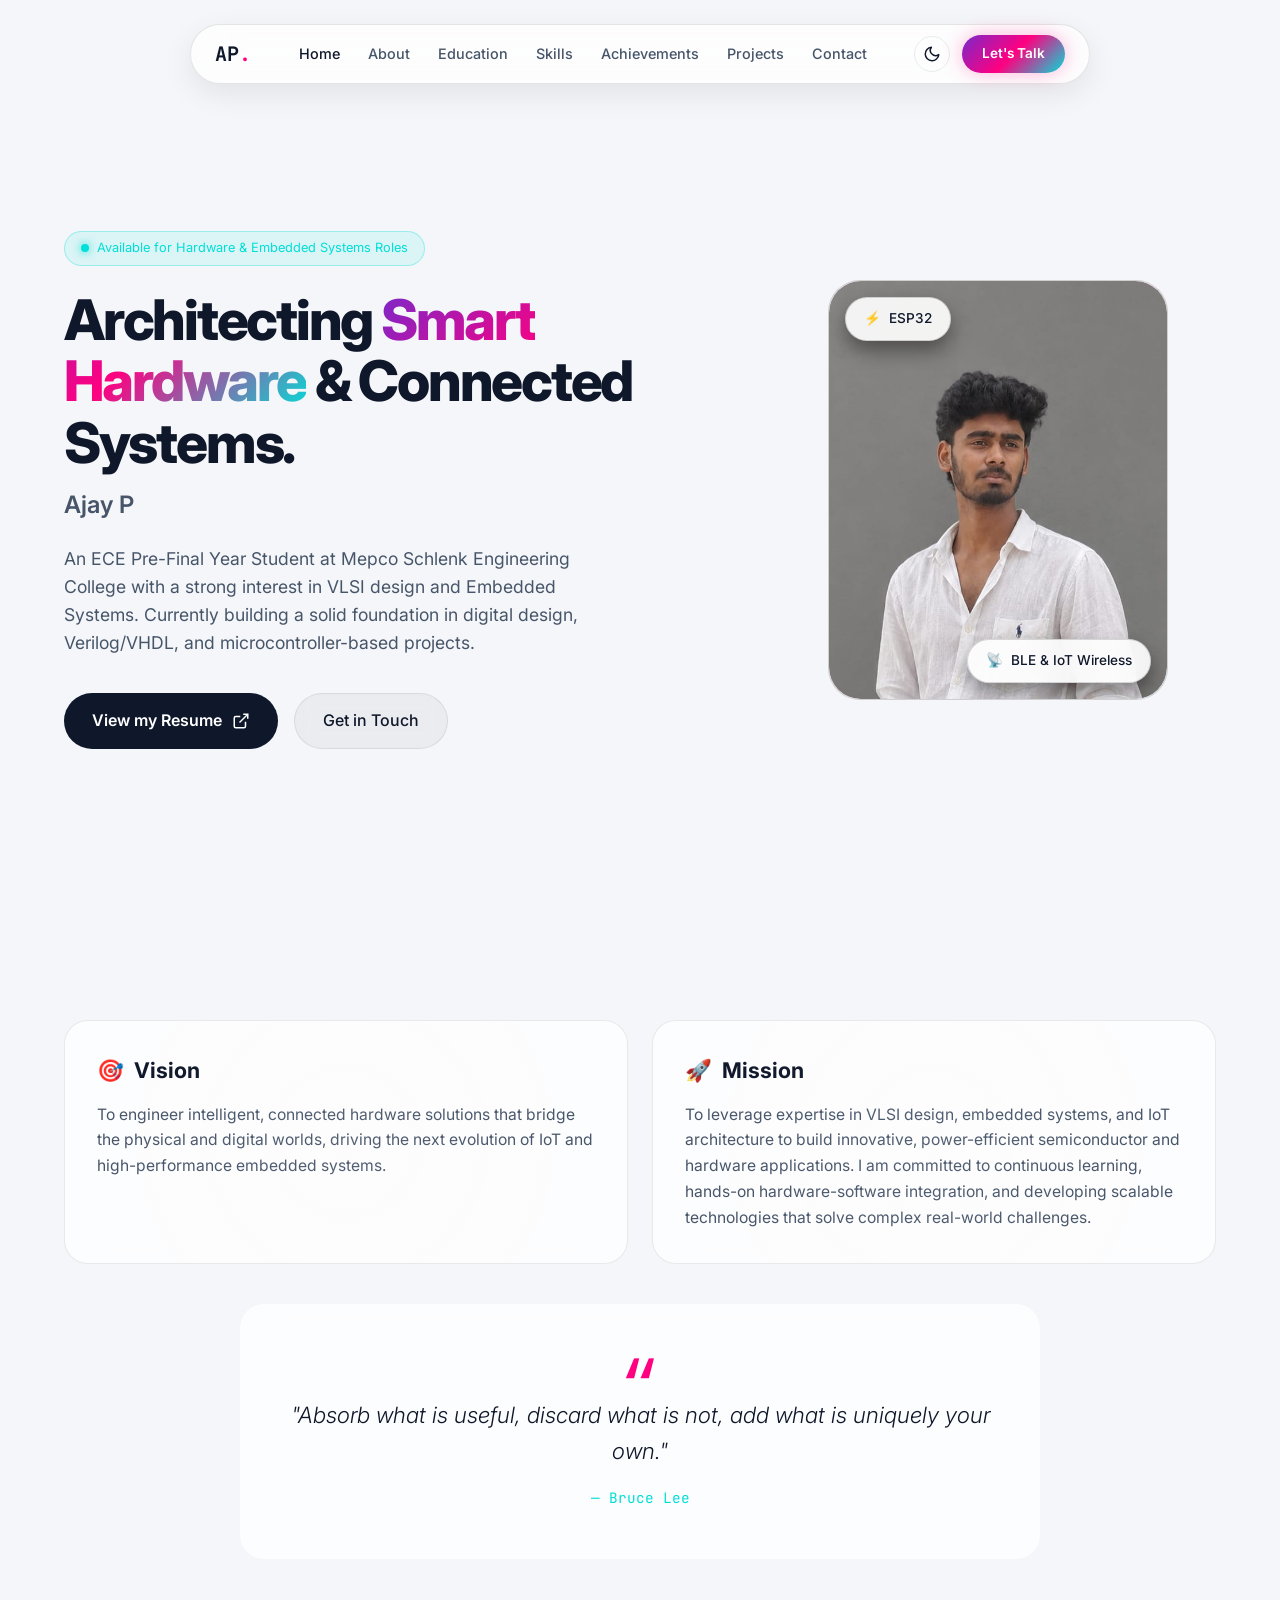
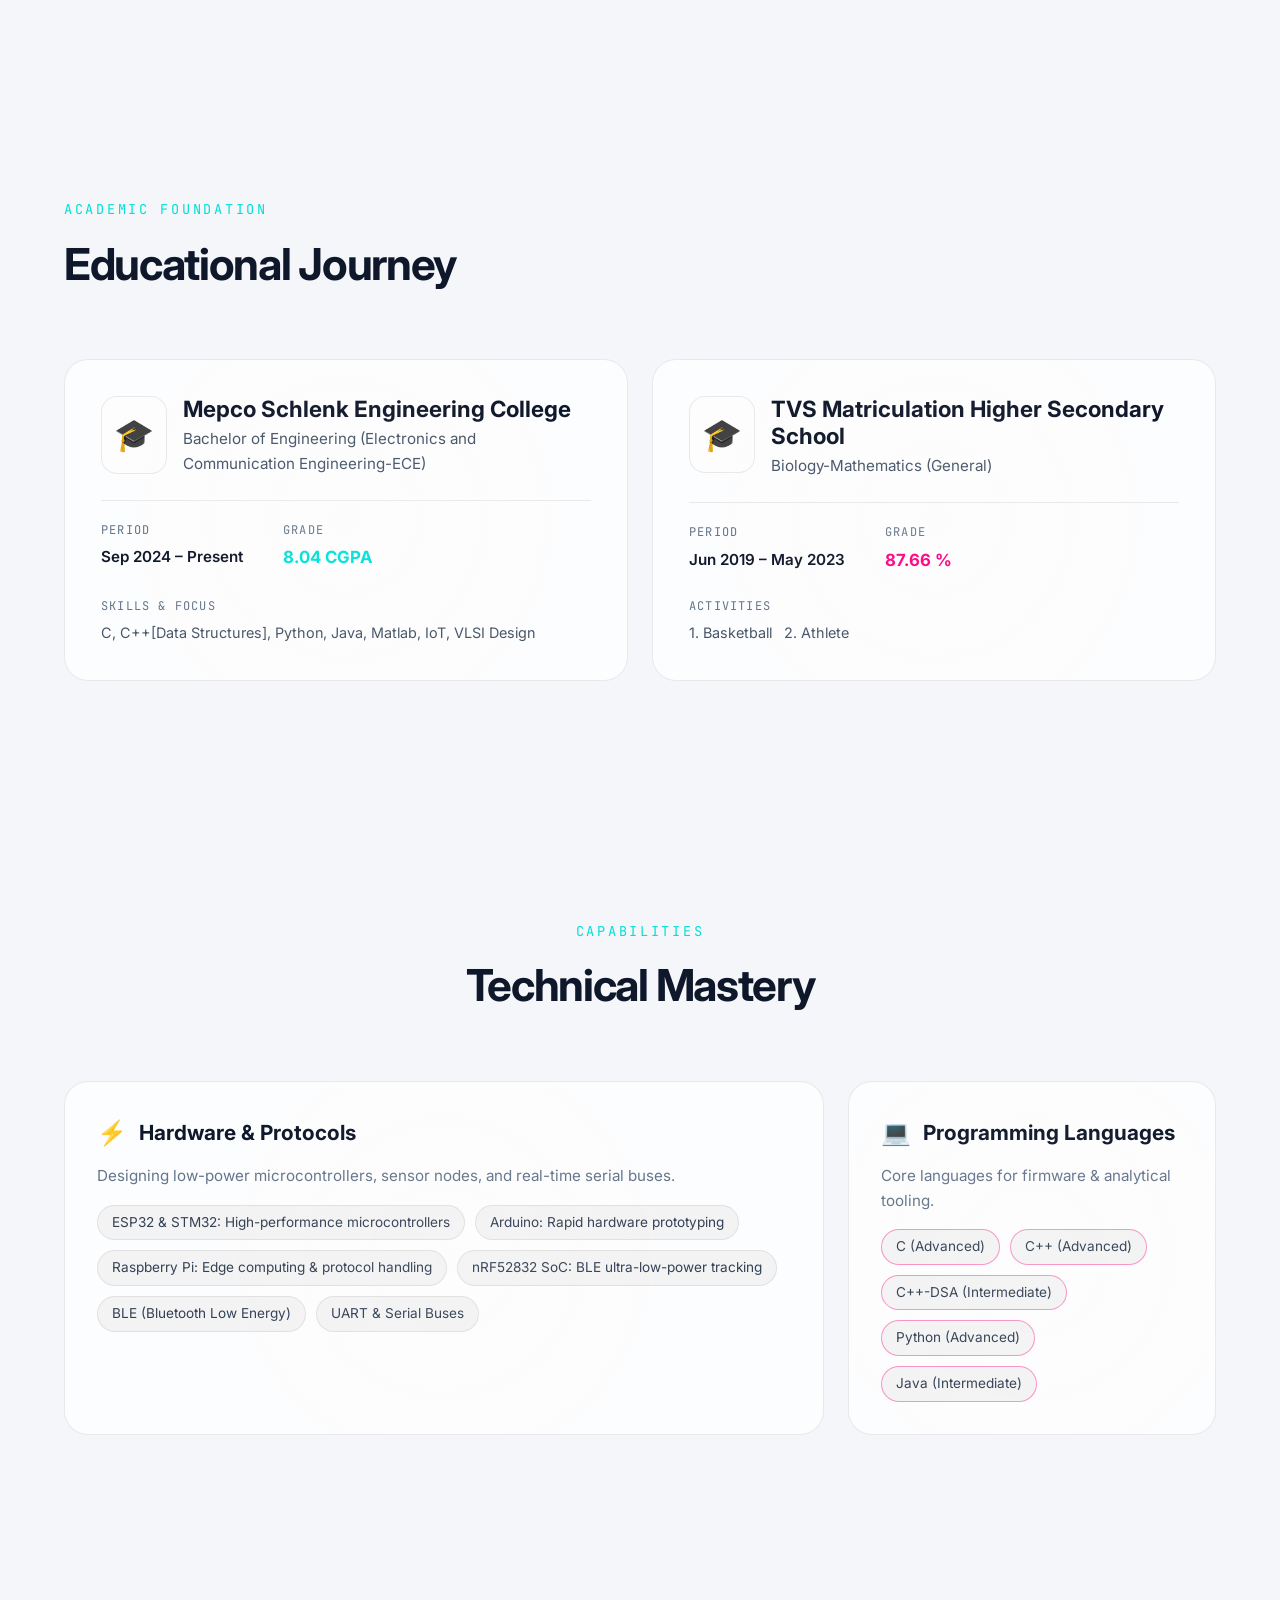
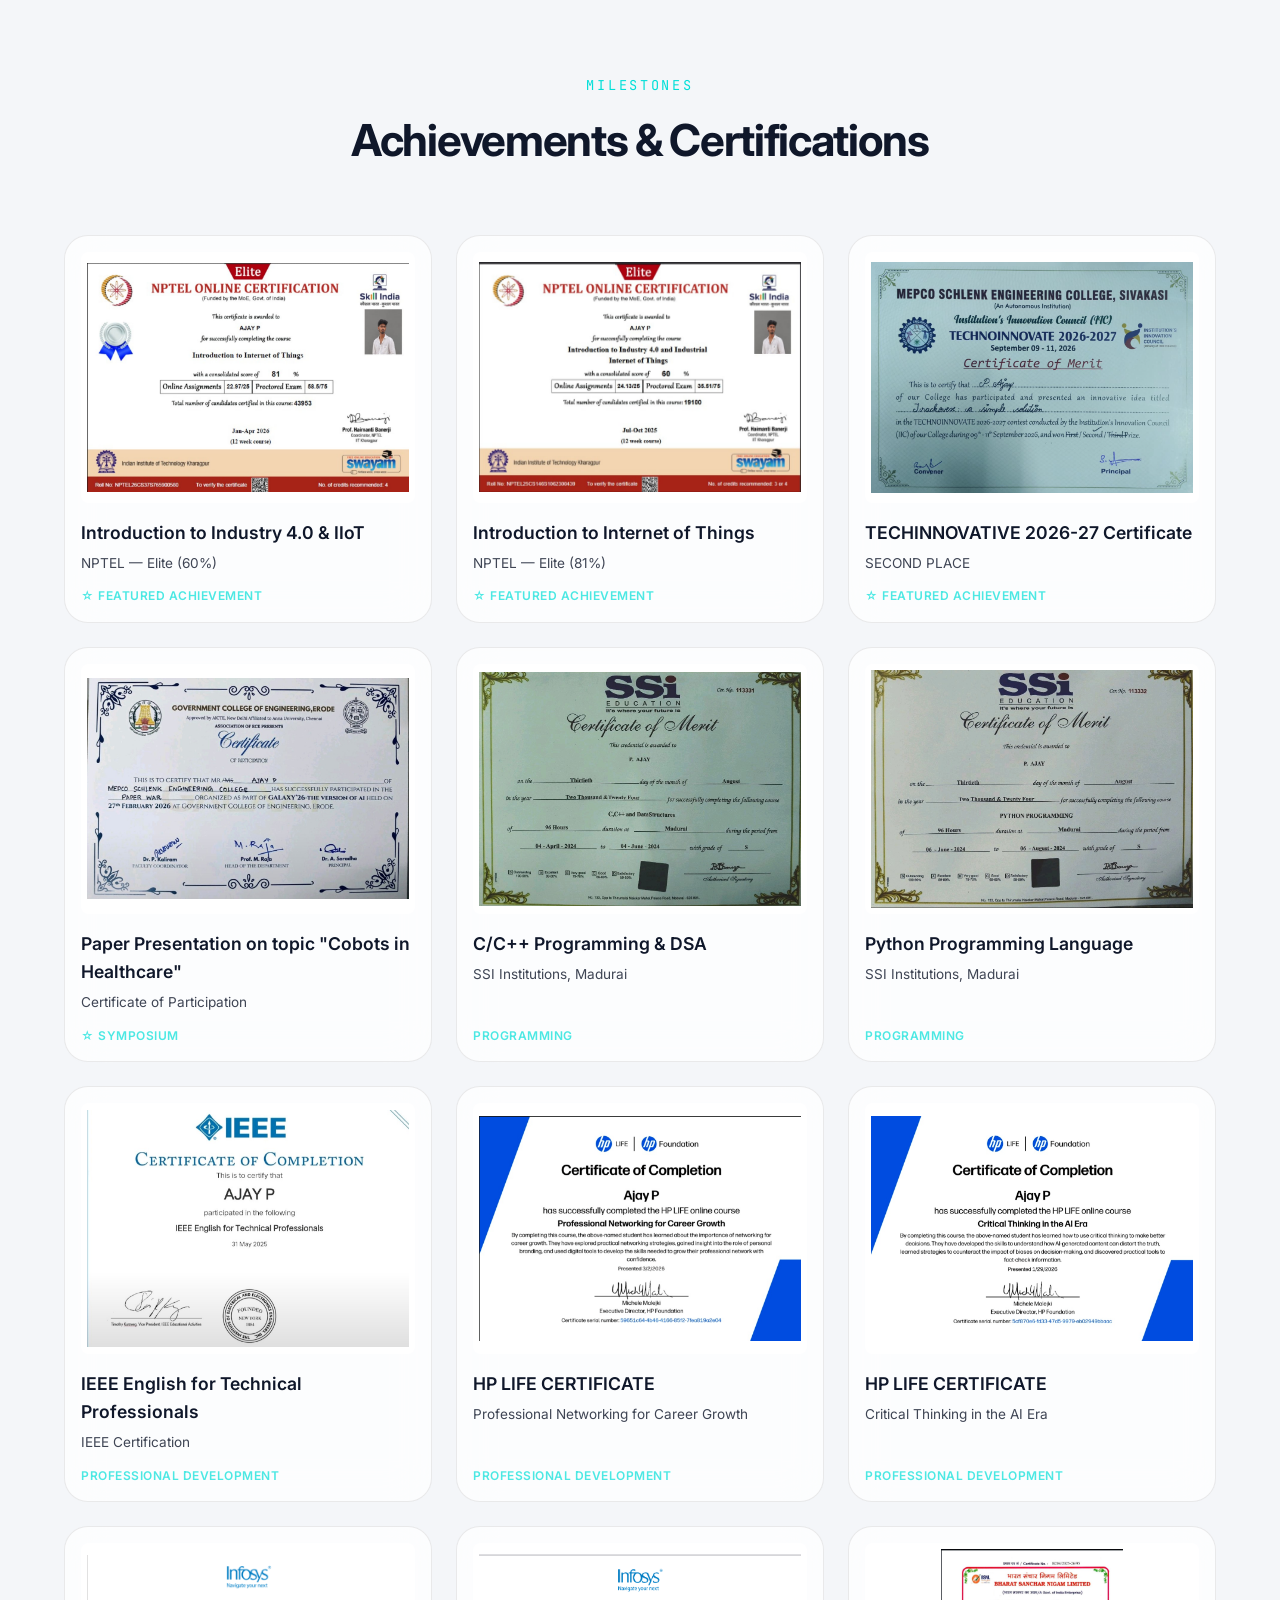
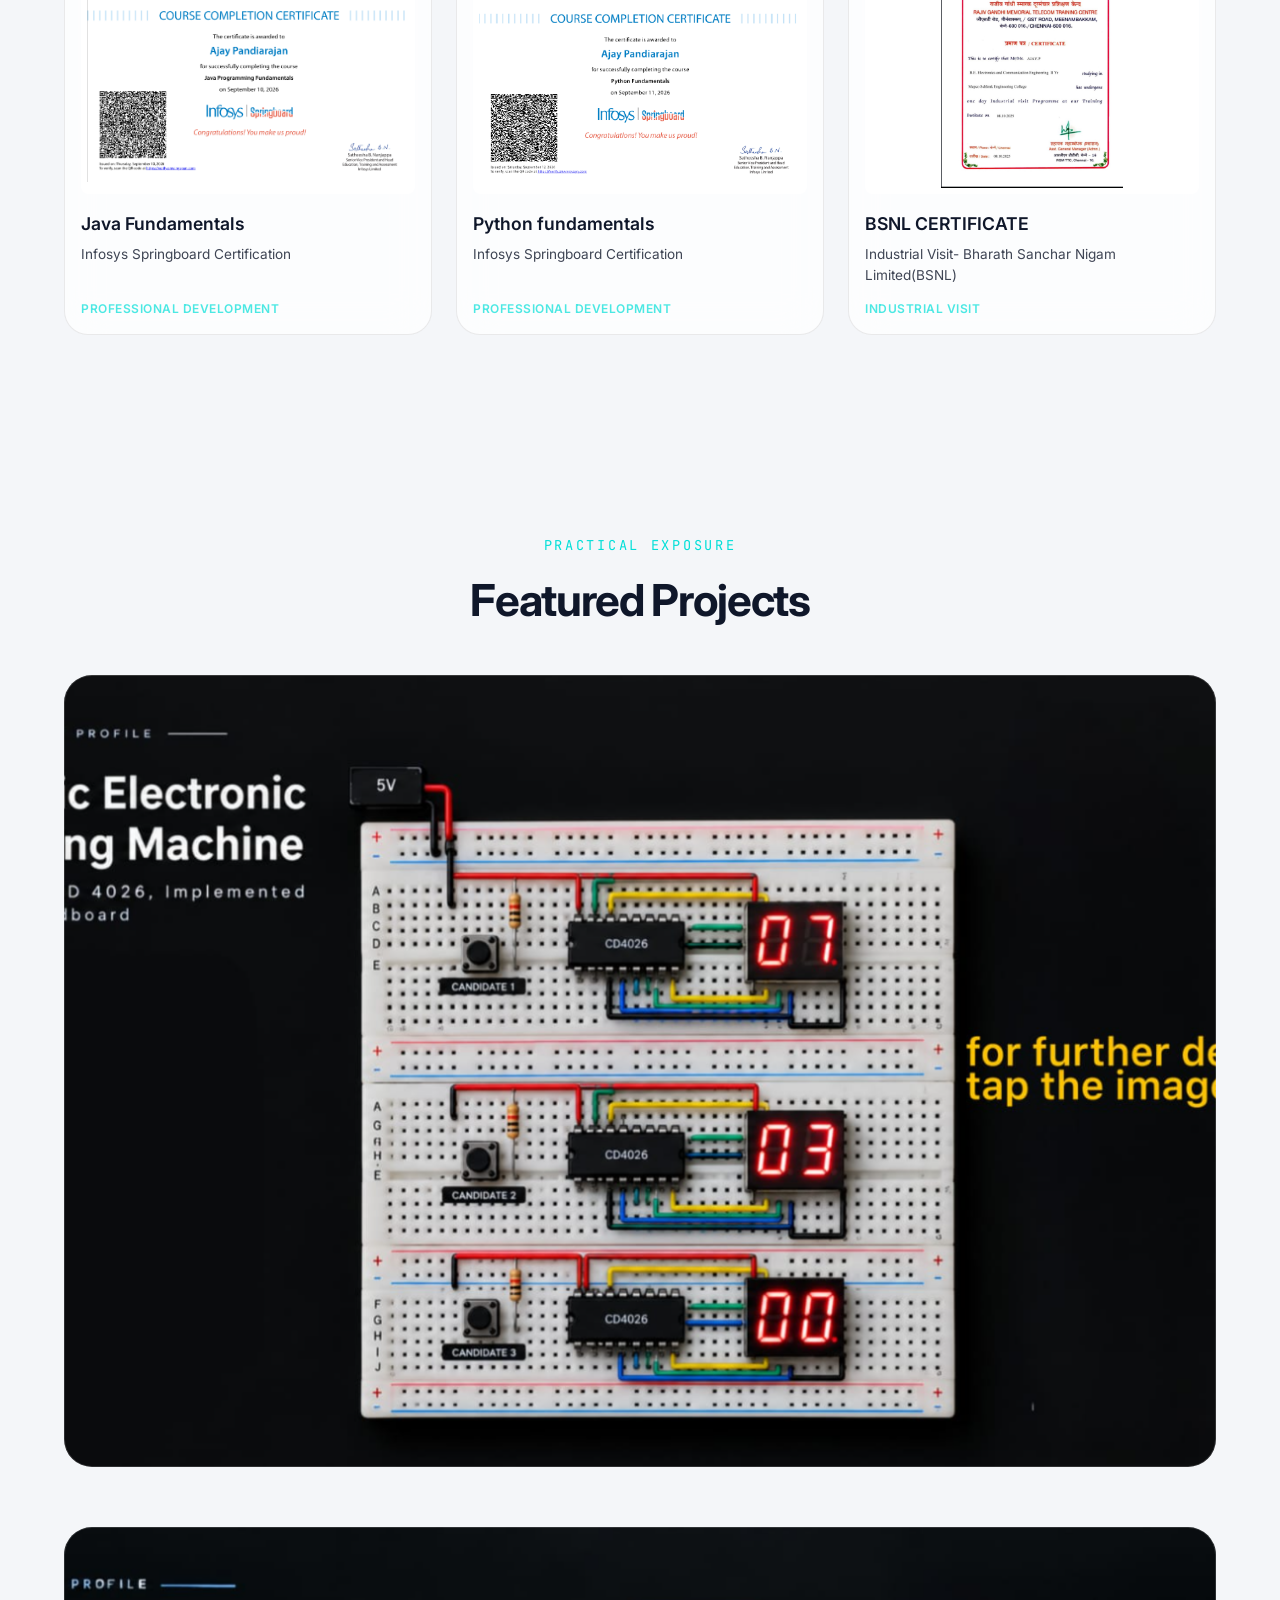
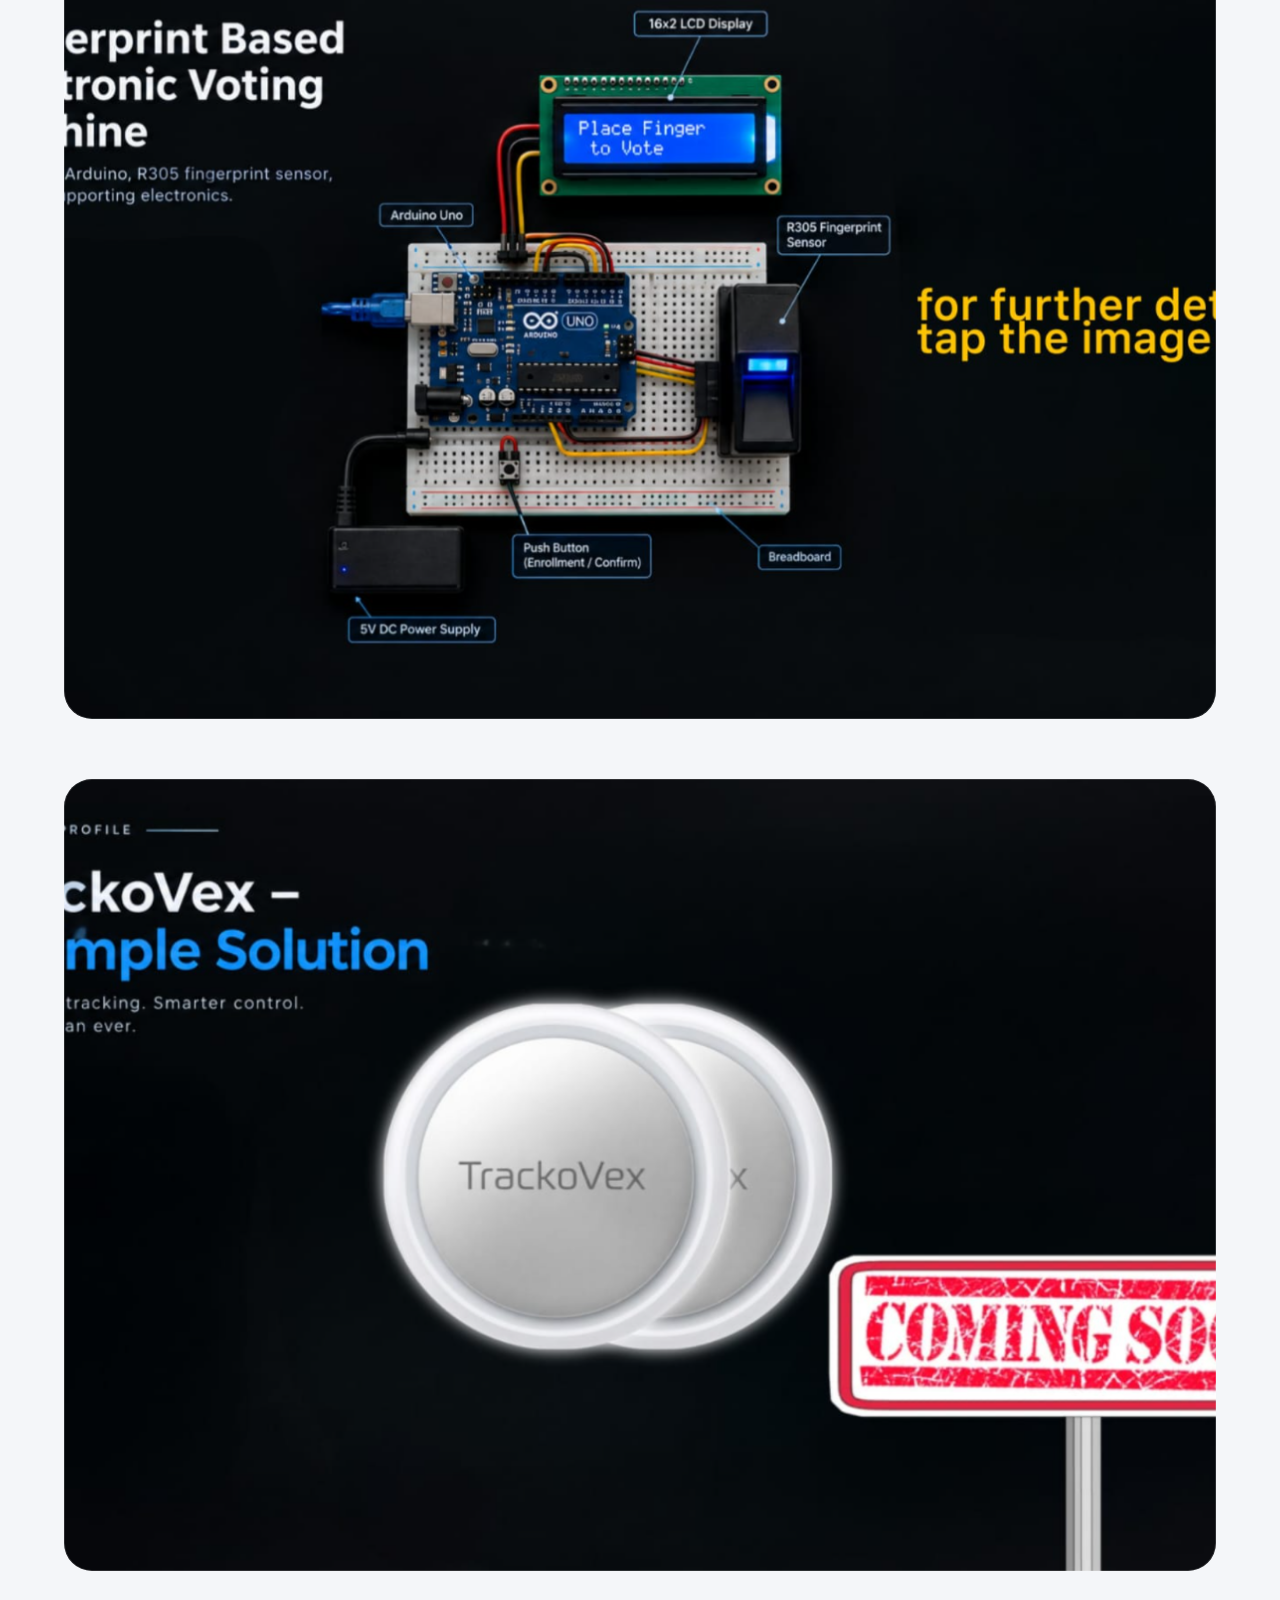
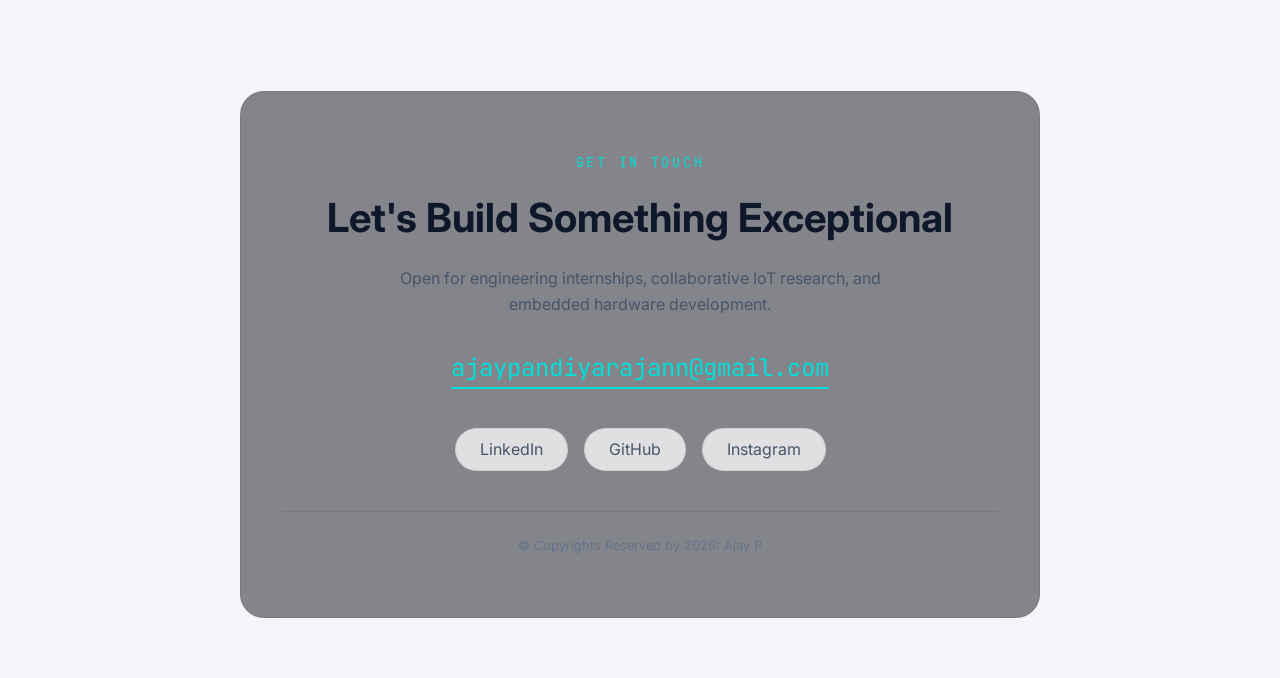
==== index.html @ eaf6e13b "Update resume link to new PDF file" ====
<!DOCTYPE html>
<html lang="en">
<head>
    <meta charset="UTF-8">
    <meta name="viewport" content="width=device-width, initial-scale=1.0">
    <title>Ajay P — Embedded Systems &amp; IoT Developer</title>
    
    <!-- Google Fonts: Inter & JetBrains Mono -->
    <link rel="preconnect" href="https://fonts.googleapis.com">
    <link rel="preconnect" href="https://fonts.gstatic.com" crossorigin>
    <link href="https://fonts.googleapis.com/css2?family=Inter:wght@300;400;500;600;700;800&family=JetBrains+Mono:wght@400;500;600;700&display=swap" rel="stylesheet">
    
    <link rel="stylesheet" href="style.css">
</head>
<body>
    <!-- Ambient Fluid Background Orbs -->
    <div class="ambient-glow orb-1"></div>
    <div class="ambient-glow orb-2"></div>
    <div class="ambient-glow orb-3"></div>

    <!-- Floating Glass Navbar -->
    <header class="navbar-wrapper">
        <nav class="glass-nav">
            <a href="#hero" class="nav-logo">AP<span class="dot">.</span></a>
            <div class="nav-links">
                <a href="#hero" class="nav-item active">Home</a>
                <a href="#about" class="nav-item">About</a>
                <a href="#education" class="nav-item">Education</a>
                <a href="#skills" class="nav-item">Skills</a>
                <a href="#certifications" class="nav-item">Achievements</a>
                <a href="#projects" class="nav-item">Projects</a>
                <a href="#contact" class="nav-item">Contact</a>
            </div>
            
            <div class="nav-actions" style="display: flex; align-items: center; gap: 12px;">
                <!-- Light / Dark Mode Toggle Button -->
                <button id="theme-toggle" class="theme-toggle-btn" aria-label="Toggle Theme" style="background: transparent; border: 1px solid var(--border-glass, rgba(255,255,255,0.2)); color: currentColor; cursor: pointer; padding: 8px; border-radius: 50%; display: flex; align-items: center; justify-content: center;">
                    <svg class="sun-icon" width="20" height="20" viewBox="0 0 24 24" fill="none" stroke="currentColor" stroke-width="2"><circle cx="12" cy="12" r="5"></circle><line x1="12" y1="1" x2="12" y2="3"></line><line x1="12" y1="21" x2="12" y2="23"></line><line x1="4.22" y1="4.22" x2="5.64" y2="5.64"></line><line x1="18.36" y1="18.36" x2="19.78" y2="19.78"></line><line x1="1" y1="12" x2="3" y2="12"></line><line x1="21" y1="12" x2="23" y2="12"></line><line x1="4.22" y1="19.78" x2="5.64" y2="18.36"></line><line x1="18.36" y1="5.64" x2="19.78" y2="4.22"></line></svg>
                </button>

                <a href="#contact" class="btn-glow">
                    <span>Let's Talk</span>
                </a>
            </div>
        </nav>
    </header>

    <main>
 <!-- Hero Section -->
<section id="hero" class="hero-section">
    <div class="hero-container">
        <div class="hero-text">
            <div class="badge-status">
                <span class="pulse-dot"></span>
                <span>Available for Hardware &amp; Embedded Systems Roles</span>
            </div>
            <h1 class="hero-title">
                Architecting <span class="gradient-text">Smart Hardware</span> &amp; Connected Systems.
            </h1>
            <h2 class="hero-name">Ajay P</h2>
            <p class="hero-bio">
                An ECE Pre-Final Year Student at Mepco Schlenk Engineering College with a strong interest in VLSI design and Embedded Systems. Currently building a solid foundation in digital design, Verilog/VHDL, and microcontroller-based projects.
            </p>
            <div class="hero-cta-group">
                <!-- Resume Viewer Button -->
                <a href="Resumee22.pdf" target="_blank" class="btn-primary">
                    <span>View my Resume</span>
                    <svg width="18" height="18" viewBox="0 0 24 24" fill="none" stroke="currentColor" stroke-width="2"><path d="M18 13v6a2 2 0 0 1-2 2H5a2 2 0 0 1-2-2V8a2 2 0 0 1 2-2h6"></path><polyline points="15 3 21 3 21 9"></polyline><line x1="10" y1="14" x2="21" y2="3"></line></svg>
                </a>
                <a href="#contact" class="btn-glass">Get in Touch</a>
            </div>
        </div>
        <div class="hero-visual">
            <div class="glass-avatar-frame">
                <div class="avatar-glow"></div>
                <img src="profilee.jpeg" alt="Ajay P" class="avatar-img" onerror="this.style.display='none'; this.nextElementSibling.style.display='flex';">
                <div class="avatar-placeholder">
                    <span>AJAY P</span>
                </div>
                <div class="floating-tag tag-1">
                    <span class="icon">⚡</span>
                    <span>ESP32</span>
                </div>
                <div class="floating-tag tag-2">
                    <span class="icon">📡</span>
                    <span>BLE &amp; IoT Wireless</span>
                </div>
            </div>
        </div>
    </div>
</section>

        <!-- About Section -->
        <!-- About Section -->
        <section id="about" class="section reveal">
            <div class="container">
                <!-- Vision & Mission Side-by-Side Grid -->
                <div class="vision-mission-grid">
                    <div class="glass-card vm-card">
                        <div class="card-glow"></div>
                        <h3 class="vm-title">
                            <span>🎯</span> Vision
                        </h3>
                        <p class="vm-desc">
                            To engineer intelligent, connected hardware solutions that bridge the physical and digital worlds, driving the next evolution of IoT and high-performance embedded systems.
                        </p>
                    </div>

                    <div class="glass-card vm-card">
                        <div class="card-glow"></div>
                        <h3 class="vm-title">
                            <span>🚀</span> Mission
                        </h3>
                        <p class="vm-desc">
                            To leverage expertise in VLSI design, embedded systems, and IoT architecture to build innovative, power-efficient semiconductor and hardware applications. I am committed to continuous learning, hands-on hardware-software integration, and developing scalable technologies that solve complex real-world challenges.
                        </p>
                    </div>
                </div>

                <!-- Quote Card -->
                <div class="container-narrow">
                    <div class="glass-card quote-card">
                        <div class="quote-icon">“</div>
                        <blockquote class="quote-text">
                            "Absorb what is useful, discard what is not, add what is uniquely your own."
                        </blockquote>
                        <cite class="quote-author">— Bruce Lee</cite>
                    </div>
                </div>
            </div>
        </section>
       

        <!-- Educational Journey Section -->
        <section id="education" class="section reveal">
            <div class="container">
                <div class="section-header">
                    <span class="section-subtitle">ACADEMIC FOUNDATION</span>
                    <h2 class="section-title">Educational Journey</h2>
                </div>

                <div class="education-grid">
                    <!-- Education 1 -->
                    <div class="glass-card edu-card">
                        <div class="card-glow"></div>
                        <div>
                            <div class="edu-header">
                                <div class="edu-icon">🎓</div>
                                <div>
                                    <h3 class="edu-title">Mepco Schlenk Engineering College</h3>
                                    <p class="edu-subtitle">Bachelor of Engineering (Electronics and Communication Engineering-ECE)</p>
                                </div>
                            </div>
                            
                            <hr class="card-divider">

                            <div class="edu-details">
                                <div>
                                    <span class="detail-label">PERIOD</span>
                                    <span class="detail-value">Sep 2024 – Present</span>
                                </div>
                                <div>
                                    <span class="detail-label">GRADE</span>
                                    <span class="detail-value grade-cyan">8.04 CGPA</span>
                                </div>
                            </div>
                        </div>

                        <div>
                            <span class="detail-label">SKILLS &amp; FOCUS</span>
                            <p class="detail-desc">C, C++[Data Structures], Python, Java, Matlab, IoT, VLSI Design</p>
                        </div>
                    </div>

                    <!-- Education 2 -->
                    <div class="glass-card edu-card">
                        <div class="card-glow"></div>
                        <div>
                            <div class="edu-header">
                                <div class="edu-icon">🎓</div>
                                <div>
                                    <h3 class="edu-title">TVS Matriculation Higher Secondary School</h3>
                                    <p class="edu-subtitle">Biology-Mathematics (General)</p>
                                </div>
                            </div>
                            
                            <hr class="card-divider">

                            <div class="edu-details">
                                <div>
                                    <span class="detail-label">PERIOD</span>
                                    <span class="detail-value">Jun 2019 – May 2023</span>
                                </div>
                                <div>
                                    <span class="detail-label">GRADE</span>
                                    <span class="detail-value grade-pink">87.66 %</span>
                                </div>
                            </div>
                        </div>

                        <div>
                            <span class="detail-label">ACTIVITIES</span>
                            <p class="detail-desc">1. Basketball &nbsp; 2. Athlete </p>
                        </div>
                    </div>
                </div>
            </div>
        </section>

        <!-- Skills Section -->
        <section id="skills" class="section reveal">
            <div class="container">
                <div class="section-header text-center">
                    <span class="section-subtitle">CAPABILITIES</span>
                    <h2 class="section-title">Technical Mastery</h2>
                </div>
                <div class="bento-grid skills-bento">
                    <div class="glass-card skill-box bento-span-2">
                        <div class="card-glow"></div>
                        <div class="skill-header">
                            <span class="skill-icon">⚡</span>
                            <h3>Hardware &amp; Protocols</h3>
                        </div>
                        <p class="skill-desc">Designing low-power microcontrollers, sensor nodes, and real-time serial buses.</p>
                        <div class="tags-container">
                            <span class="glass-tag">ESP32 &amp; STM32: High-performance microcontrollers</span>
                            <span class="glass-tag">Arduino: Rapid hardware prototyping</span>
                            <span class="glass-tag">Raspberry Pi: Edge computing &amp; protocol handling</span>
                            <span class="glass-tag">nRF52832 SoC: BLE ultra-low-power tracking</span>
                            <span class="glass-tag">BLE (Bluetooth Low Energy)</span>
                            <span class="glass-tag">UART &amp; Serial Buses</span>
                        </div>
                    </div>
                    
                    <div class="glass-card skill-box">
                        <div class="card-glow"></div>
                        <div class="skill-header">
                            <span class="skill-icon">💻</span>
                            <h3>Programming Languages</h3>
                        </div>
                        <p class="skill-desc">Core languages for firmware &amp; analytical tooling.</p>
                        <div class="tags-container">
                            <span class="glass-tag highlight">C (Advanced)</span>
                            <span class="glass-tag highlight">C++ (Advanced)</span>
                            <span class="glass-tag highlight">C++-DSA (Intermediate)</span>
                            <span class="glass-tag highlight">Python (Advanced)</span>
                            <span class="glass-tag highlight">Java (Intermediate)</span>
                        </div>
                    </div>
                </div>
            </div>
        </section>

        <!-- Certifications & Achievements Section -->
        <section id="certifications" class="section reveal">
            <div class="container">
                <div class="section-header text-center">
                    <span class="section-subtitle">MILESTONES</span>
                    <h2 class="section-title">Achievements &amp; Certifications</h2>
                </div>

                <div class="cert-grid">
                    <!-- Cert 1 -->
                    <div class="glass-card cert-card-item">
                        <a href="nptell2.png" target="_blank" class="cert-img-wrapper">
                            <img src="nptell2.png" alt="Industry 4.0 & IIoT Certificate" onerror="this.src='https://via.placeholder.com/400x300?text=Certificate+Image';">
                        </a>
                        <div class="cert-info">
                            <div>
                                <h3>Introduction to Industry 4.0 &amp; IIoT</h3>
                                <p>NPTEL — Elite (60%)</p>
                            </div>
                            <span class="cert-tag">☆ FEATURED ACHIEVEMENT</span>
                        </div>
                    </div>

                    <!-- Cert 2 -->
                    <div class="glass-card cert-card-item">
                        <a href="nptell1.jpeg" target="_blank" class="cert-img-wrapper">
                            <img src="nptell1.jpeg" alt="Introduction to Internet of Things Certificate" onerror="this.src='https://via.placeholder.com/400x300?text=Certificate+Image';">
                        </a>
                        <div class="cert-info">
                            <div>
                                <h3>Introduction to Internet of Things</h3>
                                <p>NPTEL — Elite (81%)</p>
                            </div>
                            <span class="cert-tag">☆ FEATURED ACHIEVEMENT</span>
                        </div>
                    </div>
                    <!-- Cert 3 -->

                       <div class="glass-card cert-card-item">
                        <a href="tech.png" target="_blank" class="cert-img-wrapper">
                            <img src="tech.png" alt="Proudly TechInnovative 2026-27 Runner-up" onerror="this.src='https://via.placeholder.com/400x300?text=Certificate+Image';">
                        </a>
                        <div class="cert-info">
                            <div>
                                <h3>TECHINNOVATIVE 2026-27 Certificate</h3>
                                <p>SECOND PLACE</p>
                            </div>
                            <span class="cert-tag">☆ FEATURED ACHIEVEMENT</span>
                        </div>
                    </div>
                    <!-- Cert 4 -->

                       <div class="glass-card cert-card-item">
                        <a href="erode.jpg" target="_blank" class="cert-img-wrapper">
                            <img src="erode.jpg" alt="GALAXY26 GCE Paper War- Certificate of Participation" onerror="this.src='https://via.placeholder.com/400x300?text=Certificate+Image';">
                        </a>
                        <div class="cert-info">
                            <div>
                                <h3>Paper Presentation on topic "Cobots in Healthcare"</h3>
                                <p>Certificate of Participation</p>
                            </div>
                            <span class="cert-tag">☆ SYMPOSIUM</span>
                        </div>
                    </div>

                    <!-- Cert 5 -->
                    <div class="glass-card cert-card-item">
                        <a href="C_cert.jpg" target="_blank" class="cert-img-wrapper">
                            <img src="C_cert.jpg" alt="C/C++ Certificate" onerror="this.src='https://via.placeholder.com/400x300?text=Certificate+Image';">
                        </a>
                        <div class="cert-info">
                            <div>
                                <h3>C/C++ Programming &amp; DSA</h3>
                                <p>SSI Institutions, Madurai</p>
                            </div>
                            <span class="cert-tag">PROGRAMMING</span>
                        </div>
                    </div>

                    <!-- Cert 6 -->
                    <div class="glass-card cert-card-item">
                        <a href="Python_cert.jpg" target="_blank" class="cert-img-wrapper">
                            <img src="Python_cert.jpg" alt="Python Certificate" onerror="this.src='https://via.placeholder.com/400x300?text=Certificate+Image';">
                        </a>
                        <div class="cert-info">
                            <div>
                                <h3>Python Programming Language</h3>
                                <p>SSI Institutions, Madurai</p>
                            </div>
                            <span class="cert-tag">PROGRAMMING</span>
                        </div>
                    </div>

                    <!-- Cert 7 -->
                    <div class="glass-card cert-card-item">
                        <a href="Ieee_cert.jpg" target="_blank" class="cert-img-wrapper">
                            <img src="Ieee_cert.jpg" alt="IEEE Certificate" onerror="this.src='https://via.placeholder.com/400x300?text=Certificate+Image';">
                        </a>
                        <div class="cert-info">
                            <div>
                                <h3>IEEE English for Technical Professionals</h3>
                                <p>IEEE Certification</p>
                            </div>
                            <span class="cert-tag">PROFESSIONAL DEVELOPMENT</span>
                        </div>
                    </div>

                    <!-- Cert 8 -->
                   <!--    <div class="glass-card cert-card-item">
                        <a href="erode.jpg" target="_blank" class="cert-img-wrapper">
                            <img src="erode.jpg" alt="GALAXY26 GCE Certificate" onerror="this.src='https://via.placeholder.com/400x300?text=Certificate+Image';">
                        </a>
                        <div class="cert-info">
                            <div>
                                <h3>GALAXY26 - GCE, Erode</h3>
                                <p>Paper Presentation: Cobots in ECE</p>
                            </div>
                            <span class="cert-tag">SYMPOSIUM</span>
                        </div>
                    </div>  -->

                    <!-- Cert 9 -->
                    <div class="glass-card cert-card-item">
                        <a href="hp1_cert.png" target="_blank" class="cert-img-wrapper">
                            <img src="hp1_cert.png" alt="HP Life Certificate" onerror="this.src='https://via.placeholder.com/400x300?text=Certificate+Image';">
                        </a>
                        <div class="cert-info">
                            <div>
                                <h3>HP LIFE CERTIFICATE</h3>
                                <p>Professional Networking for Career Growth</p>
                            </div>
                            <span class="cert-tag">PROFESSIONAL DEVELOPMENT</span>
                        </div>
                    </div>

                    <!-- Cert 10 -->
                    <div class="glass-card cert-card-item">
                        <a href="hp2_cert.png" target="_blank" class="cert-img-wrapper">
                            <img src="hp2_cert.png" alt="HP Life Certificate" onerror="this.src='https://via.placeholder.com/400x300?text=Certificate+Image';">
                        </a>
                        <div class="cert-info">
                            <div>
                                <h3>HP LIFE CERTIFICATE</h3>
                                <p>Critical Thinking in the AI Era</p>
                            </div>
                            <span class="cert-tag">PROFESSIONAL DEVELOPMENT</span>
                        </div>
                    </div>
                    <!-- Cert 11 -->
                      <div class="glass-card cert-card-item">
                        <a href="infosys1.png" target="_blank" class="cert-img-wrapper">
                            <img src="infosys1.png" alt="Infosys Certificate" onerror="this.src='https://via.placeholder.com/400x300?text=Certificate+Image';">
                        </a>
                        <div class="cert-info">
                            <div>
                                <h3>Java Fundamentals</h3>
                                <p>Infosys Springboard Certification</p>
                            </div>
                            <span class="cert-tag">PROFESSIONAL DEVELOPMENT</span>
                        </div>
                    </div>
                   <!-- Cert 12 -->
                    <div class="glass-card cert-card-item">
                        <a href="pythonnn.png" target="_blank" class="cert-img-wrapper">
                            <img src="pythonnn.png" alt="Infosys Certificate" onerror="this.src='https://via.placeholder.com/400x300?text=Certificate+Image';">
                        </a>
                        <div class="cert-info">
                            <div>
                                <h3>Python fundamentals</h3>
                                <p>Infosys Springboard Certification</p>
                            </div>
                            <span class="cert-tag">PROFESSIONAL DEVELOPMENT</span>
                        </div>
                    </div>

                    <!-- Cert 13 -->
                     <div class="glass-card cert-card-item">
                        <a href="Iv_cert.jpg" target="_blank" class="cert-img-wrapper">
                            <img src="Iv_cert.jpg" alt="BSNL Certificate" onerror="this.src='https://via.placeholder.com/400x300?text=Certificate+Image';">
                        </a>
                        <div class="cert-info">
                            <div>
                                <h3>BSNL CERTIFICATE</h3>
                                <p>Industrial Visit- Bharath Sanchar Nigam Limited(BSNL)</p>
                            </div>
                            <span class="cert-tag">INDUSTRIAL VISIT</span>
                        </div>
                    </div> 
                    
                    <!-- Cert 13 -->

                     <!--    <div class="glass-card cert-card-item">
                        <a href="tech.png" target="_blank" class="cert-img-wrapper">
                            <img src="tech.png" alt="Infosys Certificate" onerror="this.src='https://via.placeholder.com/400x300?text=Certificate+Image';">
                        </a>
                        <div class="cert-info">
                            <div>
                                <h3>TECHINNOVAATIVE</h3>
                                <p>TechInnovative Certification</p>
                            </div>
                            <span class="cert-tag">EVENT PARTICIPATION</span>
                        </div>
                    </div> -->

                   <!-- Cert 13 -->

                     <!--    <div class="glass-card cert-card-item">
                        <a href="tech.png" target="_blank" class="cert-img-wrapper">
                            <img src="tech.png" alt="Infosys Certificate" onerror="this.src='https://via.placeholder.com/400x300?text=Certificate+Image';">
                        </a>
                        <div class="cert-info">
                            <div>
                                <h3>TECHINNOVAATIVE</h3>
                                <p>TechInnovative Certification</p>
                            </div>
                            <span class="cert-tag">EVENT PARTICIPATION</span>
                        </div>
                    </div> -->
                    
                </div>
            </div>
        </section>

        <!-- Single Page Project Grid Section -->
        <section id="projects" class="section projects-section reveal">
            <div class="container text-center" style="margin-bottom: 40px;">
                <span class="section-subtitle">PRACTICAL EXPOSURE</span>
                <h2 class="section-title">Featured Projects</h2>
            </div>

            <div class="projects-container">
                <!-- Full Page Project 1 -->
                <div class="fullpage-project-card">
                    <img src="img.png" alt="Design of Basic Electronic Voting Machine" class="project-bg-img" onerror="this.src='https://via.placeholder.com/1920x1080?text=Project+1+Image';">
                    <div class="project-thin-border"></div>
                    <div class="project-hover-overlay">
                        <span class="project-category">BASIC IOT HARDWARE</span>
                        <h3 class="project-overlay-title">Design of Basic Electronic Voting Machine</h3>
                        <p class="project-overlay-desc">
                            A basic Electronic Voting Machine (EVM) built using CD4026 decade counters that count votes triggered by clock pulses and display the running tally on 7-segment LED displays in real time.
                        </p>
                        <div class="project-overlay-footer">
                            <div class="project-tags">
                                <span class="glass-tag">CD4026</span>
                                <span class="glass-tag">7-SEGMENT DISPLAY</span>
                                <span class="glass-tag">IoT</span>
                            </div>
                            <a href="Design of Electronic Voting Machine.pdf" target="_blank" class="btn-primary">
                                <span>View Technical Report</span>
                                <svg width="14" height="14" viewBox="0 0 24 24" fill="none" stroke="currentColor" stroke-width="2"><path d="M18 13v6a2 2 0 0 1-2 2H5a2 2 0 0 1-2-2V8a2 2 0 0 1 2-2h6"></path><polyline points="15 3 21 3 21 9"></polyline><line x1="10" y1="14" x2="21" y2="3"></line></svg>
                            </a>
                        </div>
                    </div>
                </div>

                <!-- Full Page Project 2 -->
                <div class="fullpage-project-card">
                    <img src="img3.png" alt="Biometric Voting System" class="project-bg-img" onerror="this.src='https://via.placeholder.com/1920x1080?text=Project+2+Image';">
                    <div class="project-thin-border"></div>
                    <div class="project-hover-overlay">
                        <span class="project-category">FINGERPRINT BASED EVM</span>
                        <h3 class="project-overlay-title">Biometric Voting System</h3>
                        <p class="project-overlay-desc">
                            A fingerprint-based EVM using an Arduino microcontroller, RM307 fingerprint sensor for voter authentication, and an LCD display to show real-time vote counts and voter status after each cast.
                        </p>
                        <div class="project-overlay-footer">
                            <div class="project-tags">
                                <span class="glass-tag">Arduino</span>
                                <span class="glass-tag">RM 307</span>
                                <span class="glass-tag">IoT</span>
                                <span class="glass-tag">Embedded Systems</span>
                            </div>
                            <a href="Fingerprint based Electronic Voting Machine.pdf" target="_blank" class="btn-primary">
                                <span>View Technical Report</span>
                                <svg width="14" height="14" viewBox="0 0 24 24" fill="none" stroke="currentColor" stroke-width="2"><path d="M18 13v6a2 2 0 0 1-2 2H5a2 2 0 0 1-2-2V8a2 2 0 0 1 2-2h6"></path><polyline points="15 3 21 3 21 9"></polyline><line x1="10" y1="14" x2="21" y2="3"></line></svg>
                            </a>
                        </div>
                    </div>
                </div>

                <!-- Full Page Project 3 -->
                <div class="fullpage-project-card">
                    <img src="imag3.png" alt="TrackoVex" class="project-bg-img" onerror="this.src='https://via.placeholder.com/1920x1080?text=Project+3+Image';">
                    <div class="project-thin-border"></div>
                    <div class="project-hover-overlay">
                        <span class="project-category">BLE PROXIMITY TRACKING</span>
                        <h3 class="project-overlay-title">TrackoVex — A Simple Solution</h3>
                        <p class="project-overlay-desc">
                            TrackoVex is a compact BLE proximity tracker built on the nRF52832 SoC, using Bluetooth Low Energy beacons to locate and track everyday items with minimal power consumption.
                        </p>
                        <div class="project-overlay-footer">
                            <div class="project-tags">
                                <span class="glass-tag">nRF52832</span>
                                <span class="glass-tag">BLE</span>
                                <span class="glass-tag">WebDesign</span>
                            </div>
                            <a href="TrackoVex Report.pdf" target="_blank" class="btn-primary">
                                <span>View Technical Report</span>
                                <svg width="14" height="14" viewBox="0 0 24 24" fill="none" stroke="currentColor" stroke-width="2"><path d="M18 13v6a2 2 0 0 1-2 2H5a2 2 0 0 1-2-2V8a2 2 0 0 1 2-2h6"></path><polyline points="15 3 21 3 21 9"></polyline><line x1="10" y1="14" x2="21" y2="3"></line></svg>
                            </a>
                        </div>
                    </div>
                </div>
            </div>
        </section>

        <!-- Footer / Contact Section -->
        <footer id="contact" class="footer-section">
            <div class="container-narrow text-center">
                <div class="glass-card footer-card">
                    <span class="section-subtitle">GET IN TOUCH</span>
                    <h2 class="footer-title">Let's Build Something Exceptional</h2>
                    <p class="footer-desc">
                        Open for engineering internships, collaborative IoT research, and embedded hardware development.
                    </p>
                    <a href="mailto:ajaypandiyarajann@gmail.com" class="email-link">ajaypandiyarajann@gmail.com</a>

                    <div class="social-grid">
                        <a href="https://www.linkedin.com/in/ajay-pandiarajan-329163377/" target="_blank" class="social-pill">LinkedIn</a>
                        <a href="https://github.com/ajay-pandiarajan" target="_blank" class="social-pill">GitHub</a>
                        <a href="https://instagram.com/ajay.pandiarajan" target="_blank" class="social-pill">Instagram</a>
                    </div>

                    <div class="footer-bottom">
                        <p>&copy; Copyrights Reserved by 2026: Ajay P</p>
                    </div>
                </div>
            </div>
        </footer>
    </main>

    <script src="script.js"></script>
</body>
</html>
---- style.css ----
/* ==========================================================================
   DARK LIQUID GLASS DESIGN SYSTEM (Awwwards Modern Glass UI)
   ========================================================================== */

:root {
  --bg-dark: #070709;
  --bg-card: rgba(255, 255, 255, 0.03);
  --bg-card-hover: rgba(255, 255, 255, 0.06);
  --border-glass: rgba(255, 255, 255, 0.08);
  --border-glass-bright: rgba(255, 255, 255, 0.2);

  --text-primary: #ffffff;
  --text-secondary: #a1a1aa;
  --text-muted: #71717a;

  --accent-purple: #7928CA;
  --accent-pink: #FF0080;
  --accent-cyan: #00DFD8;
  --accent-blue: #0070F3;
  --accent-gradient: linear-gradient(135deg, #7928CA 0%, #FF0080 50%, #00DFD8 100%);
  --accent-glow: rgba(121, 40, 202, 0.35);

  /* Updated Font Definitions to match ajaypandiarajan.netlify.app */
  --font-main: 'Inter', -apple-system, BlinkMacSystemFont, 'Segoe UI', Roboto, sans-serif;
  --font-mono: 'JetBrains Mono', monospace;

  --max-width: 1200px;
  --max-width-narrow: 800px;
  --transition-smooth: all 0.4s cubic-bezier(0.16, 1, 0.3, 1);
}

*, *::before, *::after {
  box-sizing: border-box;
  margin: 0;
  padding: 0;
}

html {
  scroll-behavior: smooth;
  background-color: var(--bg-dark);
  color: var(--text-primary);
  overflow-x: hidden;
}

body {
  min-height: 100vh;
  font-family: var(--font-main);
  line-height: 1.6;
  -webkit-font-smoothing: antialiased;
  position: relative;
  transition: background-color 0.4s ease, color 0.4s ease;
}

/* Background Ambient Orbs */
.ambient-glow {
  position: fixed;
  border-radius: 50%;
  filter: blur(120px);
  z-index: -1;
  pointer-events: none;
  opacity: 0.45;
  animation: floatOrb 18s ease-in-out infinite alternate;
}

.orb-1 {
  width: 500px;
  height: 500px;
  background: radial-gradient(circle, var(--accent-purple), transparent 70%);
  top: -100px;
  left: -100px;
}

.orb-2 {
  width: 600px;
  height: 600px;
  background: radial-gradient(circle, var(--accent-pink), transparent 70%);
  bottom: 10%;
  right: -150px;
  animation-delay: -5s;
}

.orb-3 {
  width: 450px;
  height: 450px;
  background: radial-gradient(circle, var(--accent-cyan), transparent 70%);
  top: 40%;
  left: 30%;
  animation-delay: -10s;
}

@keyframes floatOrb {
  0% { transform: translate(0, 0) scale(1); }
  50% { transform: translate(40px, 60px) scale(1.1); }
  100% { transform: translate(-30px, -40px) scale(0.95); }
}

/* Layout Containers */
.container {
  width: 90%;
  max-width: var(--max-width);
  margin: 0 auto;
}

.container-narrow {
  width: 90%;
  max-width: var(--max-width-narrow);
  margin: 0 auto;
}

.section {
  padding: 120px 0;
  position: relative;
}

.section-header {
  margin-bottom: 60px;
}

.section-subtitle {
  font-family: var(--font-mono);
  font-size: 0.85rem;
  letter-spacing: 0.2em;
  color: var(--accent-cyan);
  text-transform: uppercase;
  display: block;
  margin-bottom: 8px;
}

.section-title {
  font-size: 2.75rem;
  font-weight: 700;
  letter-spacing: -0.03em;
}

.text-center { text-align: center; }

/* Gradient Typography */
.gradient-text {
  background: var(--accent-gradient);
  -webkit-background-clip: text;
  -webkit-text-fill-color: transparent;
}

/* Glassmorphism Card System */
.glass-card {
  background: var(--bg-card);
  backdrop-filter: blur(20px);
  -webkit-backdrop-filter: blur(20px);
  border: 1px solid var(--border-glass);
  border-radius: 24px;
  padding: 32px;
  position: relative;
  overflow: hidden;
  transition: var(--transition-smooth);
}

.glass-card:hover {
  background: var(--bg-card-hover);
  border-color: var(--border-glass-bright);
  transform: translateY(-4px);
  box-shadow: 0 20px 40px rgba(0, 0, 0, 0.4), 0 0 30px var(--accent-glow);
}

.card-glow {
  position: absolute;
  top: 0;
  left: 0;
  width: 100%;
  height: 100%;
  background: radial-gradient(600px circle at var(--mouse-x, 50%) var(--mouse-y, 50%), rgba(255,255,255,0.06), transparent 40%);
  pointer-events: none;
}

/* Floating Navbar */
.navbar-wrapper {
  position: fixed;
  top: 24px;
  left: 0;
  width: 100%;
  z-index: 1000;
  display: flex;
  justify-content: center;
  padding: 0 20px;
}

.glass-nav {
  display: flex;
  align-items: center;
  justify-content: space-between;
  width: 100%;
  max-width: 900px;
  padding: 10px 24px;
  background: rgba(15, 15, 20, 0.65);
  backdrop-filter: blur(24px);
  -webkit-backdrop-filter: blur(24px);
  border: 1px solid var(--border-glass);
  border-radius: 100px;
  box-shadow: 0 10px 30px rgba(0, 0, 0, 0.5);
  transition: var(--transition-smooth);
}

.nav-logo {
  font-family: var(--font-mono);
  font-size: 1.25rem;
  font-weight: 700;
  color: #fff;
  text-decoration: none;
}

.nav-logo .dot { color: var(--accent-pink); }

.nav-links {
  display: flex;
  gap: 28px;
}

.nav-item {
  color: var(--text-secondary);
  text-decoration: none;
  font-size: 0.9rem;
  font-weight: 500;
  transition: var(--transition-smooth);
}

.nav-item:hover, .nav-item.active {
  color: var(--text-primary);
  text-shadow: 0 0 12px rgba(255,255,255,0.5);
}

/* Buttons */
.theme-toggle-btn {
  transition: var(--transition-smooth);
}

.theme-toggle-btn:hover {
  transform: scale(1.1);
  border-color: var(--accent-cyan) !important;
}

.btn-glow {
  background: var(--accent-gradient);
  padding: 8px 20px;
  border-radius: 100px;
  text-decoration: none;
  color: #fff;
  font-size: 0.85rem;
  font-weight: 600;
  transition: var(--transition-smooth);
  box-shadow: 0 0 20px rgba(255, 0, 128, 0.3);
}

.btn-glow:hover {
  transform: scale(1.05);
  box-shadow: 0 0 30px rgba(255, 0, 128, 0.6);
}

.btn-primary {
  display: inline-flex;
  align-items: center;
  gap: 10px;
  background: #ffffff;
  color: #000;
  padding: 14px 28px;
  border-radius: 100px;
  font-weight: 600;
  text-decoration: none;
  transition: var(--transition-smooth);
}

.btn-primary:hover {
  transform: translateY(-2px);
  box-shadow: 0 10px 25px rgba(255, 255, 255, 0.25);
}

.btn-glass {
  display: inline-flex;
  align-items: center;
  background: var(--bg-card);
  border: 1px solid var(--border-glass);
  color: #fff;
  padding: 14px 28px;
  border-radius: 100px;
  font-weight: 500;
  text-decoration: none;
  backdrop-filter: blur(10px);
  transition: var(--transition-smooth);
}

.btn-glass:hover {
  border-color: var(--text-primary);
  background: rgba(255, 255, 255, 0.1);
}

/* Hero Section */
.hero-section {
  min-height: 100vh;
  display: flex;
  align-items: center;
  padding: 160px 0 80px;
}

.hero-container {
  display: grid;
  grid-template-columns: 1.2fr 0.8fr;
  gap: 60px;
  align-items: center;
  width: 90%;
  max-width: var(--max-width);
  margin: 0 auto;
}

.badge-status {
  display: inline-flex;
  align-items: center;
  gap: 8px;
  background: rgba(0, 223, 216, 0.1);
  border: 1px solid rgba(0, 223, 216, 0.3);
  padding: 6px 16px;
  border-radius: 100px;
  font-size: 0.8rem;
  color: var(--accent-cyan);
  margin-bottom: 24px;
}

.pulse-dot {
  width: 8px;
  height: 8px;
  background-color: var(--accent-cyan);
  border-radius: 50%;
  box-shadow: 0 0 10px var(--accent-cyan);
  animation: pulse 2s infinite;
}

@keyframes pulse {
  0% { transform: scale(0.95); box-shadow: 0 0 0 0 rgba(0, 223, 216, 0.7); }
  70% { transform: scale(1); box-shadow: 0 0 0 10px rgba(0, 223, 216, 0); }
  100% { transform: scale(0.95); box-shadow: 0 0 0 0 rgba(0, 223, 216, 0); }
}

.hero-title {
  font-size: 3.5rem;
  line-height: 1.1;
  font-weight: 800;
  margin-bottom: 12px;
  letter-spacing: -0.04em;
}

.hero-name {
  font-size: 1.5rem;
  font-weight: 600;
  color: var(--text-secondary);
  margin-bottom: 20px;
}

.hero-bio {
  font-size: 1.1rem;
  color: var(--text-secondary);
  max-width: 540px;
  margin-bottom: 36px;
}

.hero-cta-group {
  display: flex;
  gap: 16px;
}

.hero-visual {
  display: flex;
  justify-content: center;
  position: relative;
}

/* GLASS AVATAR FRAME */
.glass-avatar-frame {
  position: relative;
  width: 340px;
  height: 420px;
  background: var(--bg-card);
  backdrop-filter: blur(20px);
  -webkit-backdrop-filter: blur(20px);
  border: 1px solid var(--border-glass-bright);
  border-radius: 32px;
  overflow: hidden;
}

.avatar-glow {
  position: absolute;
  width: 100%;
  height: 100%;
  background: var(--accent-gradient);
  filter: blur(50px);
  opacity: 0.3;
  z-index: -1;
}

.avatar-img {
  width: 100%;
  height: 100%;
  object-fit: cover;
  object-position: center;
  border-radius: inherit;
  display: block;
}

.avatar-placeholder {
  width: 100%;
  height: 100%;
  display: flex;
  align-items: center;
  justify-content: center;
  font-size: 4rem;
  font-weight: 800;
  color: rgba(255,255,255,0.2);
  background: rgba(255,255,255,0.02);
  border-radius: 32px;
}

.floating-tag {
  position: absolute;
  background: rgba(10, 10, 15, 0.85);
  backdrop-filter: blur(16px);
  -webkit-backdrop-filter: blur(16px);
  border: 1px solid var(--border-glass-bright);
  padding: 10px 18px;
  border-radius: 100px;
  display: flex;
  align-items: center;
  gap: 8px;
  font-size: 0.85rem;
  font-weight: 500;
  box-shadow: 0 10px 20px rgba(0,0,0,0.4);
  z-index: 10;
}

.tag-1 { top: 16px; left: 16px; }
.tag-2 { bottom: 16px; right: 16px; }

/* Quote Card */
.quote-card {
  text-align: center;
  padding: 48px;
  border-color: rgba(255, 255, 255, 0.12);
}

.quote-icon {
  font-family: var(--font-mono);
  font-size: 4rem;
  color: var(--accent-pink);
  line-height: 1;
  margin-bottom: -20px;
}

.quote-text {
  font-size: 1.4rem;
  font-style: italic;
  font-weight: 300;
  margin-bottom: 16px;
  color: var(--text-primary);
}

.quote-author {
  font-family: var(--font-mono);
  font-size: 0.9rem;
  color: var(--accent-cyan);
  font-style: normal;
}

/* Education Layout Styles */
.education-grid {
  display: grid;
  grid-template-columns: repeat(auto-fit, minmax(360px, 1fr));
  gap: 24px;
}

.edu-card {
  display: flex;
  flex-direction: column;
  justify-content: space-between;
  min-height: 280px;
  padding: 36px;
}

.edu-header {
  display: flex;
  align-items: flex-start;
  gap: 16px;
  margin-bottom: 24px;
}

.edu-icon {
  font-size: 2rem;
  background: rgba(255, 255, 255, 0.05);
  border: 1px solid var(--border-glass);
  padding: 12px;
  border-radius: 16px;
  display: flex;
  align-items: center;
  justify-content: center;
}

.edu-title {
  font-size: 1.4rem;
  font-weight: 700;
  margin-bottom: 4px;
  line-height: 1.2;
}

.edu-subtitle {
  color: var(--text-secondary);
  font-size: 0.95rem;
}

.card-divider {
  border: none;
  border-top: 1px solid var(--border-glass);
  margin-bottom: 20px;
}

.edu-details {
  display: flex;
  gap: 40px;
  margin-bottom: 24px;
}

.detail-label {
  display: block;
  font-family: var(--font-mono);
  font-size: 0.75rem;
  color: var(--text-muted);
  text-transform: uppercase;
  letter-spacing: 0.1em;
  margin-bottom: 4px;
}

.detail-value {
  font-weight: 600;
  font-size: 0.95rem;
}

.grade-cyan { font-weight: 700; font-size: 1.05rem; color: var(--accent-cyan); }
.grade-pink { font-weight: 700; font-size: 1.05rem; color: var(--accent-pink); }
.detail-desc { font-size: 0.9rem; color: var(--text-secondary); }

/* Bento Grid Architecture */
.bento-grid {
  display: grid;
  grid-template-columns: repeat(3, 1fr);
  gap: 24px;
}

.bento-span-2 { grid-column: span 2; }

.glass-tag {
  display: inline-block;
  background: rgba(255, 255, 255, 0.05);
  border: 1px solid var(--border-glass);
  padding: 6px 14px;
  border-radius: 100px;
  font-size: 0.85rem;
  color: var(--text-secondary);
  transition: var(--transition-smooth);
}

.glass-tag:hover {
  background: rgba(255, 255, 255, 0.15);
  border-color: rgba(255, 255, 255, 0.3);
  color: #fff;
}

.glass-tag.highlight {
  border-color: rgba(255, 0, 128, 0.4);
  color: #fff;
  background: rgba(255, 0, 128, 0.1);
}

.tags-container {
  display: flex;
  flex-wrap: wrap;
  gap: 10px;
  margin-top: 16px;
}

.skill-header {
  display: flex;
  align-items: center;
  gap: 12px;
  margin-bottom: 12px;
}

.skill-header h3 { font-size: 1.3rem; }
.skill-icon { font-size: 1.5rem; }
.skill-desc { color: var(--text-muted); font-size: 0.95rem; }

/* Certifications Section Styling */
.cert-grid {
  display: grid;
  grid-template-columns: repeat(auto-fit, minmax(300px, 1fr));
  gap: 24px;
}

.cert-card-item {
  display: flex;
  flex-direction: column;
  padding: 16px;
  transition: var(--transition-smooth);
}

.cert-card-item:hover {
  transform: translateY(-6px);
  border-color: var(--accent-cyan);
  box-shadow: 0 12px 30px rgba(0, 223, 216, 0.15);
}

.cert-img-wrapper {
  width: 100%;
  border-radius: 8px;
  overflow: hidden;
  display: block;
  background: rgba(255,255,255,0.05);
}

.cert-img-wrapper img {
  width: 100%;
  aspect-ratio: 4/3;
  object-fit: contain;
  background: #fff;
  padding: 6px;
  display: block;
  transition: transform 0.4s cubic-bezier(0.16, 1, 0.3, 1);
}

.cert-card-item:hover .cert-img-wrapper img {
  transform: scale(1.03);
}

.cert-info {
  margin-top: 16px;
  flex-grow: 1;
  display: flex;
  flex-direction: column;
  justify-content: space-between;
}

.cert-info h3 {
  font-size: 1.1rem;
  font-weight: 600;
  margin-bottom: 6px;
}

.cert-info p {
  font-size: 0.85rem;
  opacity: 0.8;
  margin-bottom: 12px;
}

.cert-tag {
  color: var(--accent-cyan);
  font-size: 0.75rem;
  font-weight: 600;
  letter-spacing: 0.5px;
  opacity: 0.7;
  text-transform: uppercase;
}

/* ==========================================================================
   FULL-PAGE PROJECTS GRID SYSTEM (1 Project = 1 Full Viewport Screen)
   ========================================================================== */

.projects-section {
  padding: 80px 0 0 0;
}

.projects-container {
  display: flex;
  flex-direction: column;
  gap: 60px;
  width: 100%;
  padding: 0 5%;
}

.fullpage-project-card {
  position: relative;
  width: 100%;
  height: 88vh;
  min-height: 600px;
  border-radius: 28px;
  overflow: hidden;
  background-color: #000;
  cursor: pointer;
}

/* Ultra Thin Border */
.project-thin-border {
  position: absolute;
  inset: 0;
  border: 1px solid rgba(255, 255, 255, 0.15);
  border-radius: 28px;
  pointer-events: none;
  z-index: 10;
  transition: border-color 0.4s ease;
}

.fullpage-project-card:hover .project-thin-border {
  border-color: rgba(255, 255, 255, 0.5);
}

/* Project Image Fill */
.project-bg-img {
  width: 100%;
  height: 100%;
  object-fit: cover;
  object-position: center;
  transition: transform 0.8s cubic-bezier(0.16, 1, 0.3, 1);
}

.fullpage-project-card:hover .project-bg-img {
  transform: scale(1.05);
}

/* Hover-To-Reveal Overlay Details */
.project-hover-overlay {
  position: absolute;
  inset: 0;
  background: linear-gradient(to top, rgba(7, 7, 9, 0.95) 15%, rgba(7, 7, 9, 0.6) 60%, rgba(0, 0, 0, 0.1) 100%);
  backdrop-filter: blur(12px);
  -webkit-backdrop-filter: blur(12px);
  display: flex;
  flex-direction: column;
  justify-content: flex-end;
  padding: 60px;
  z-index: 5;
  opacity: 0;
  transform: translateY(20px);
  transition: opacity 0.5s cubic-bezier(0.16, 1, 0.3, 1), transform 0.5s cubic-bezier(0.16, 1, 0.3, 1);
}

.fullpage-project-card:hover .project-hover-overlay {
  opacity: 1;
  transform: translateY(0);
}

.project-category {
  font-family: var(--font-mono);
  font-size: 0.8rem;
  text-transform: uppercase;
  letter-spacing: 0.12em;
  color: var(--accent-cyan);
  margin-bottom: 12px;
  display: inline-block;
}

.project-overlay-title {
  font-size: 2.75rem;
  font-weight: 700;
  line-height: 1.1;
  margin-bottom: 16px;
  color: #fff;
}

.project-overlay-desc {
  color: var(--text-secondary);
  font-size: 1.15rem;
  max-width: 850px;
  line-height: 1.7;
  margin-bottom: 32px;
}

.project-overlay-footer {
  display: flex;
  justify-content: space-between;
  align-items: center;
  flex-wrap: wrap;
  gap: 20px;
}

.project-tags {
  display: flex;
  gap: 10px;
  flex-wrap: wrap;
}

/* Footer Section */
.footer-section {
  padding: 120px 0 60px;
}

.footer-card {
  padding: 60px 40px;
  background: rgba(20, 20, 28, 0.5);
}

.footer-title {
  font-size: 2.5rem;
  margin: 12px 0 16px;
}

.footer-desc {
  color: var(--text-secondary);
  max-width: 500px;
  margin: 0 auto 32px;
}

.email-link {
  font-family: var(--font-mono);
  font-size: 1.5rem;
  color: var(--accent-cyan);
  text-decoration: none;
  border-bottom: 2px solid var(--accent-cyan);
  padding-bottom: 4px;
  transition: var(--transition-smooth);
}

.email-link:hover {
  color: #fff;
  border-color: #fff;
}

.social-grid {
  display: flex;
  justify-content: center;
  gap: 16px;
  margin: 40px 0;
}

.social-pill {
  padding: 8px 24px;
  border-radius: 100px;
  background: var(--bg-card);
  border: 1px solid var(--border-glass);
  color: var(--text-secondary);
  text-decoration: none;
  transition: var(--transition-smooth);
}

.social-pill:hover {
  color: #fff;
  border-color: var(--border-glass-bright);
  transform: translateY(-2px);
}

.footer-bottom {
  margin-top: 40px;
  padding-top: 24px;
  border-top: 1px solid var(--border-glass);
  font-size: 0.8rem;
  color: var(--text-muted);
}

/* Scroll Animations */
.reveal {
  opacity: 0;
  transform: translateY(40px);
  transition: opacity 0.8s cubic-bezier(0.16, 1, 0.3, 1), transform 0.8s cubic-bezier(0.16, 1, 0.3, 1);
}

.reveal.active {
  opacity: 1;
  transform: translateY(0);
}

/* ==========================================================================
   LIGHT MODE OVERRIDES
   ========================================================================== */

body.light-mode {
  --bg-dark: #f4f6f9;
  --bg-card: rgba(255, 255, 255, 0.75);
  --bg-card-hover: rgba(255, 255, 255, 0.9);
  --border-glass: rgba(0, 0, 0, 0.08);
  --border-glass-bright: rgba(0, 0, 0, 0.18);
  --text-primary: #0f172a;
  --text-secondary: #475569;
  --text-muted: #64748b;

  background-color: var(--bg-dark);
  color: var(--text-primary);
}

body.light-mode .glass-nav {
  background: rgba(255, 255, 255, 0.8);
  border-color: rgba(0, 0, 0, 0.1);
  box-shadow: 0 10px 30px rgba(0, 0, 0, 0.08);
}

body.light-mode .nav-logo {
  color: #0f172a;
}

body.light-mode .nav-item {
  color: #475569;
}

body.light-mode .nav-item:hover,
body.light-mode .nav-item.active {
  color: #0f172a;
  text-shadow: none;
}

body.light-mode .btn-glass {
  color: #0f172a;
  background: rgba(0, 0, 0, 0.04);
}

body.light-mode .btn-glass:hover {
  background: rgba(0, 0, 0, 0.08);
  border-color: #0f172a;
}

body.light-mode .btn-primary {
  background: #0f172a;
  color: #ffffff;
}

body.light-mode .glass-tag {
  background: rgba(0, 0, 0, 0.04);
  color: #334155;
}

body.light-mode .floating-tag {
  background: rgba(255, 255, 255, 0.9);
  color: #0f172a;
  border-color: rgba(0, 0, 0, 0.15);
}

/* Responsive Media Queries */
@media (max-width: 992px) {
  .hero-container {
    grid-template-columns: 1fr;
    text-align: center;
  }
  
  .hero-bio { margin: 0 auto 36px; }
  .hero-cta-group { justify-content: center; }

  .bento-span-2 {
    grid-column: span 1;
  }

  .project-hover-overlay {
    padding: 30px;
  }

  .project-overlay-title {
    font-size: 1.8rem;
  }
}

@media (max-width: 768px) {
  .nav-links { display: none; }
  .hero-title { font-size: 2.5rem; }
  
  .bento-grid {
    grid-template-columns: 1fr;
  }

  .floating-tag { display: none; }

  .fullpage-project-card {
    height: 70vh;
    min-height: 480px;
  }

  .project-hover-overlay {
    opacity: 0.9;
    transform: translateY(0);
    background: linear-gradient(to top, rgba(7, 7, 9, 0.98) 40%, rgba(7, 7, 9, 0.4) 100%);
  }
}
/* Vision & Mission Side-by-Side Layout */
.vision-mission-grid {
    display: grid;
    grid-template-columns: repeat(2, 1fr);
    gap: 24px;
    margin-bottom: 40px; /* Space between grid and quote card */
}

.vm-card {
    padding: 32px;
    display: flex;
    flex-direction: column;
    justify-content: flex-start;
    height: 100%;
}

.vm-title {
    font-size: 1.35rem;
    font-weight: 700;
    color: var(--text-primary, #ffffff);
    margin-bottom: 14px;
    display: flex;
    align-items: center;
    gap: 10px;
}

.vm-desc {
    color: var(--text-secondary, #a0aec0);
    font-size: 0.98rem;
    line-height: 1.65;
}

/* Responsive adjustment for small/mobile screens */
@media (max-width: 768px) {
    .vision-mission-grid {
        grid-template-columns: 1fr;
        gap: 16px;
        margin-bottom: 24px;
    }
}
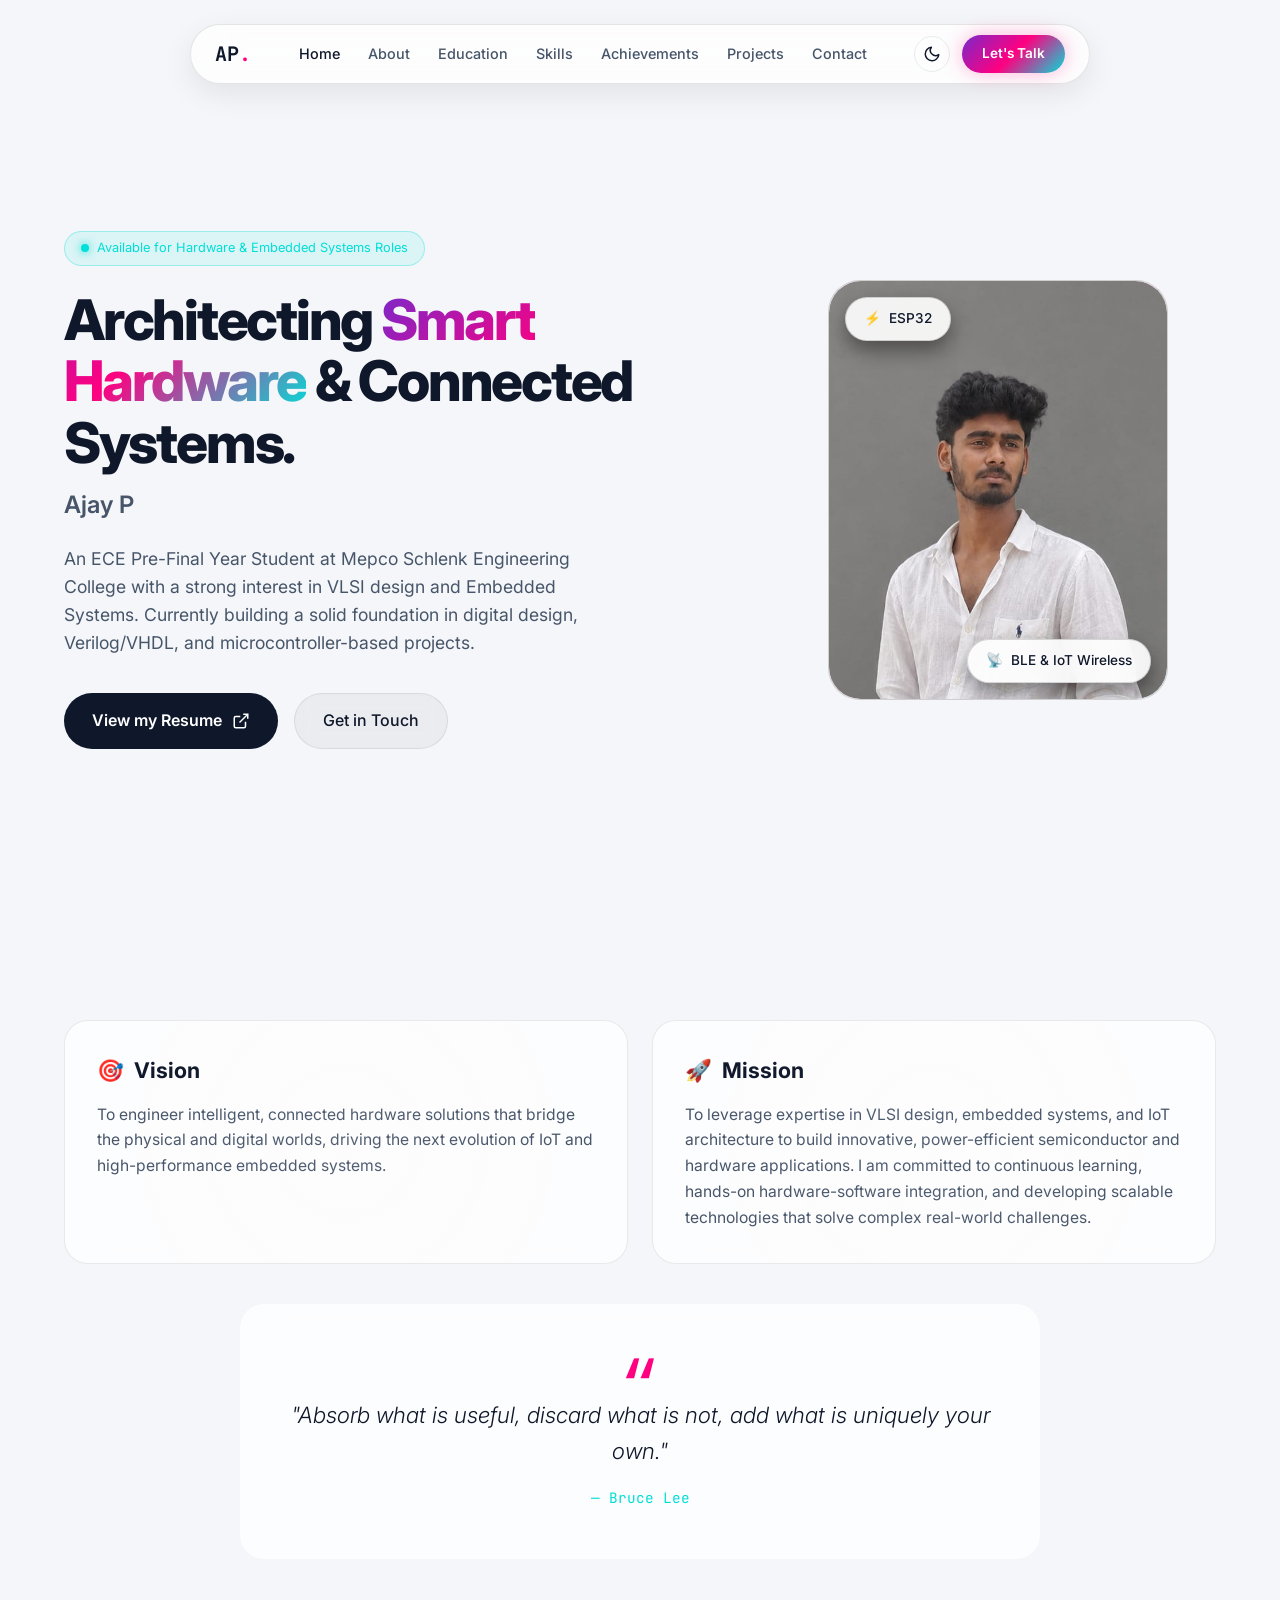
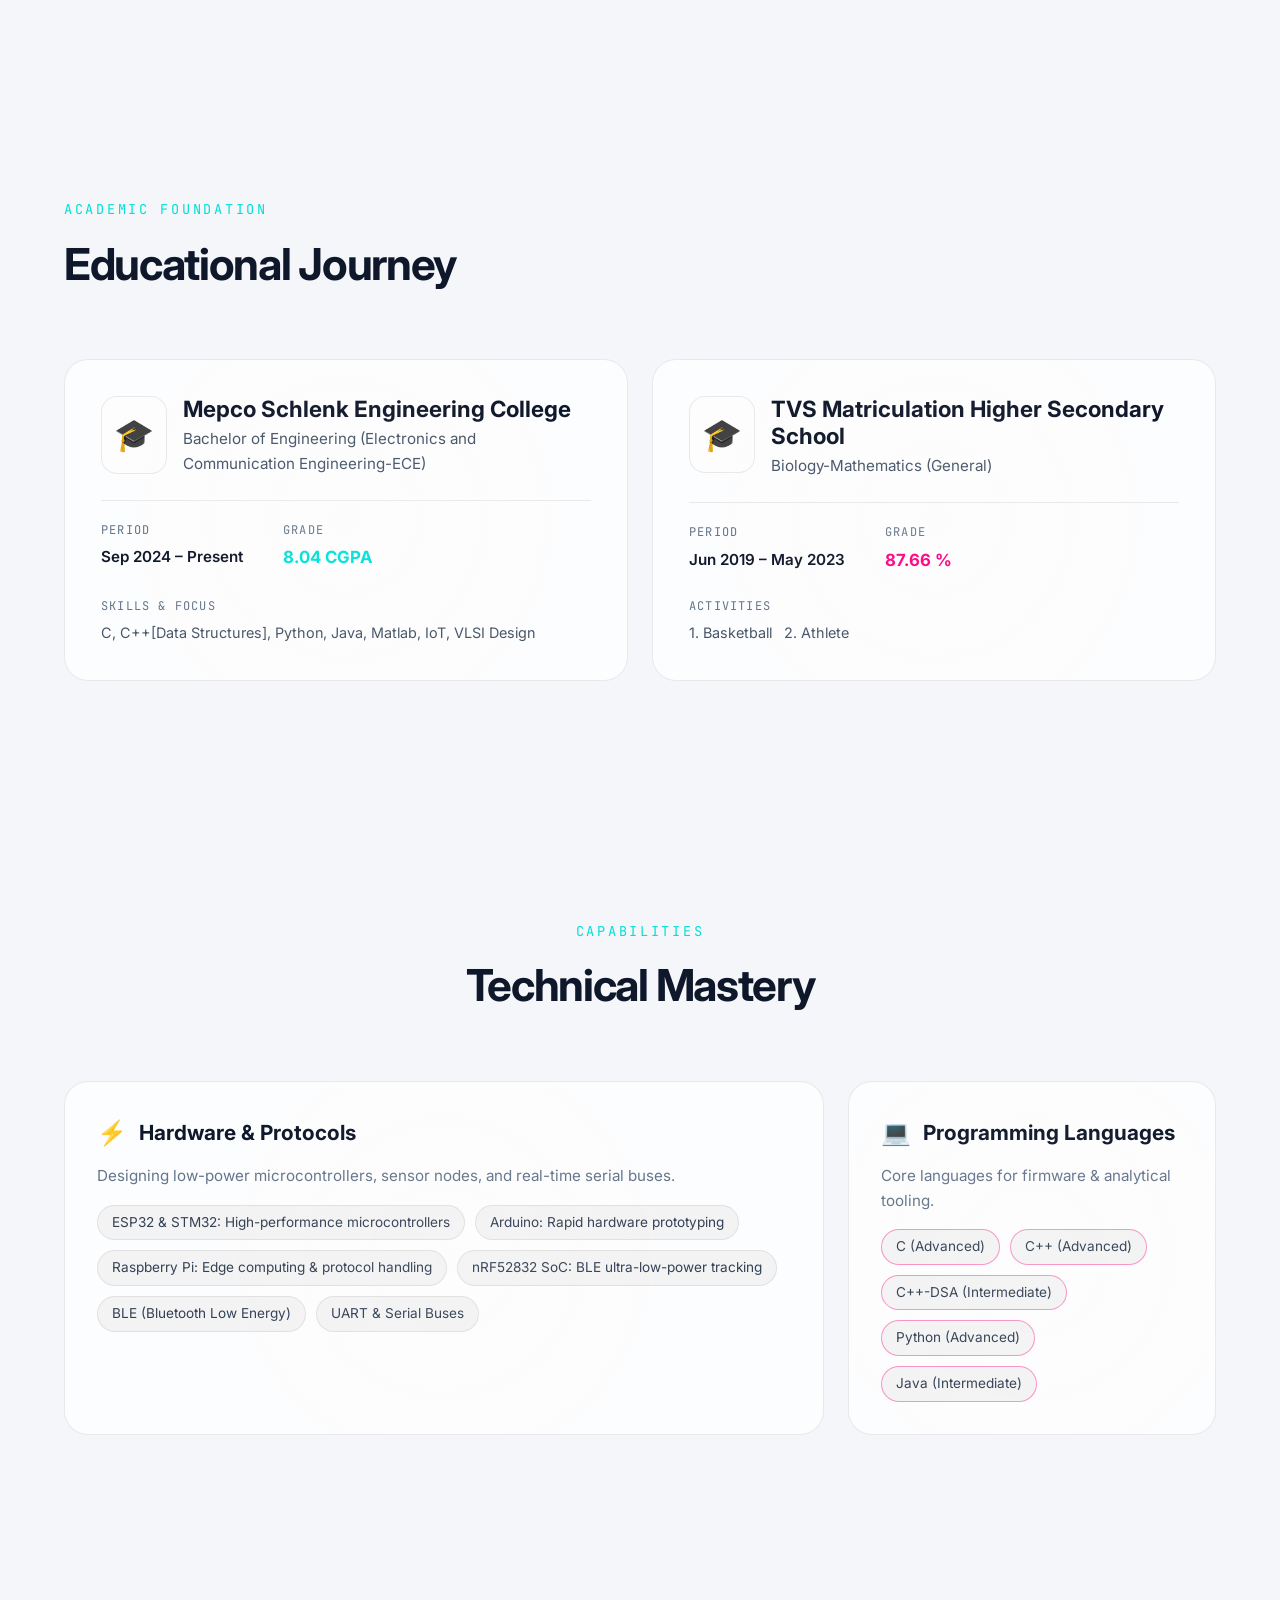
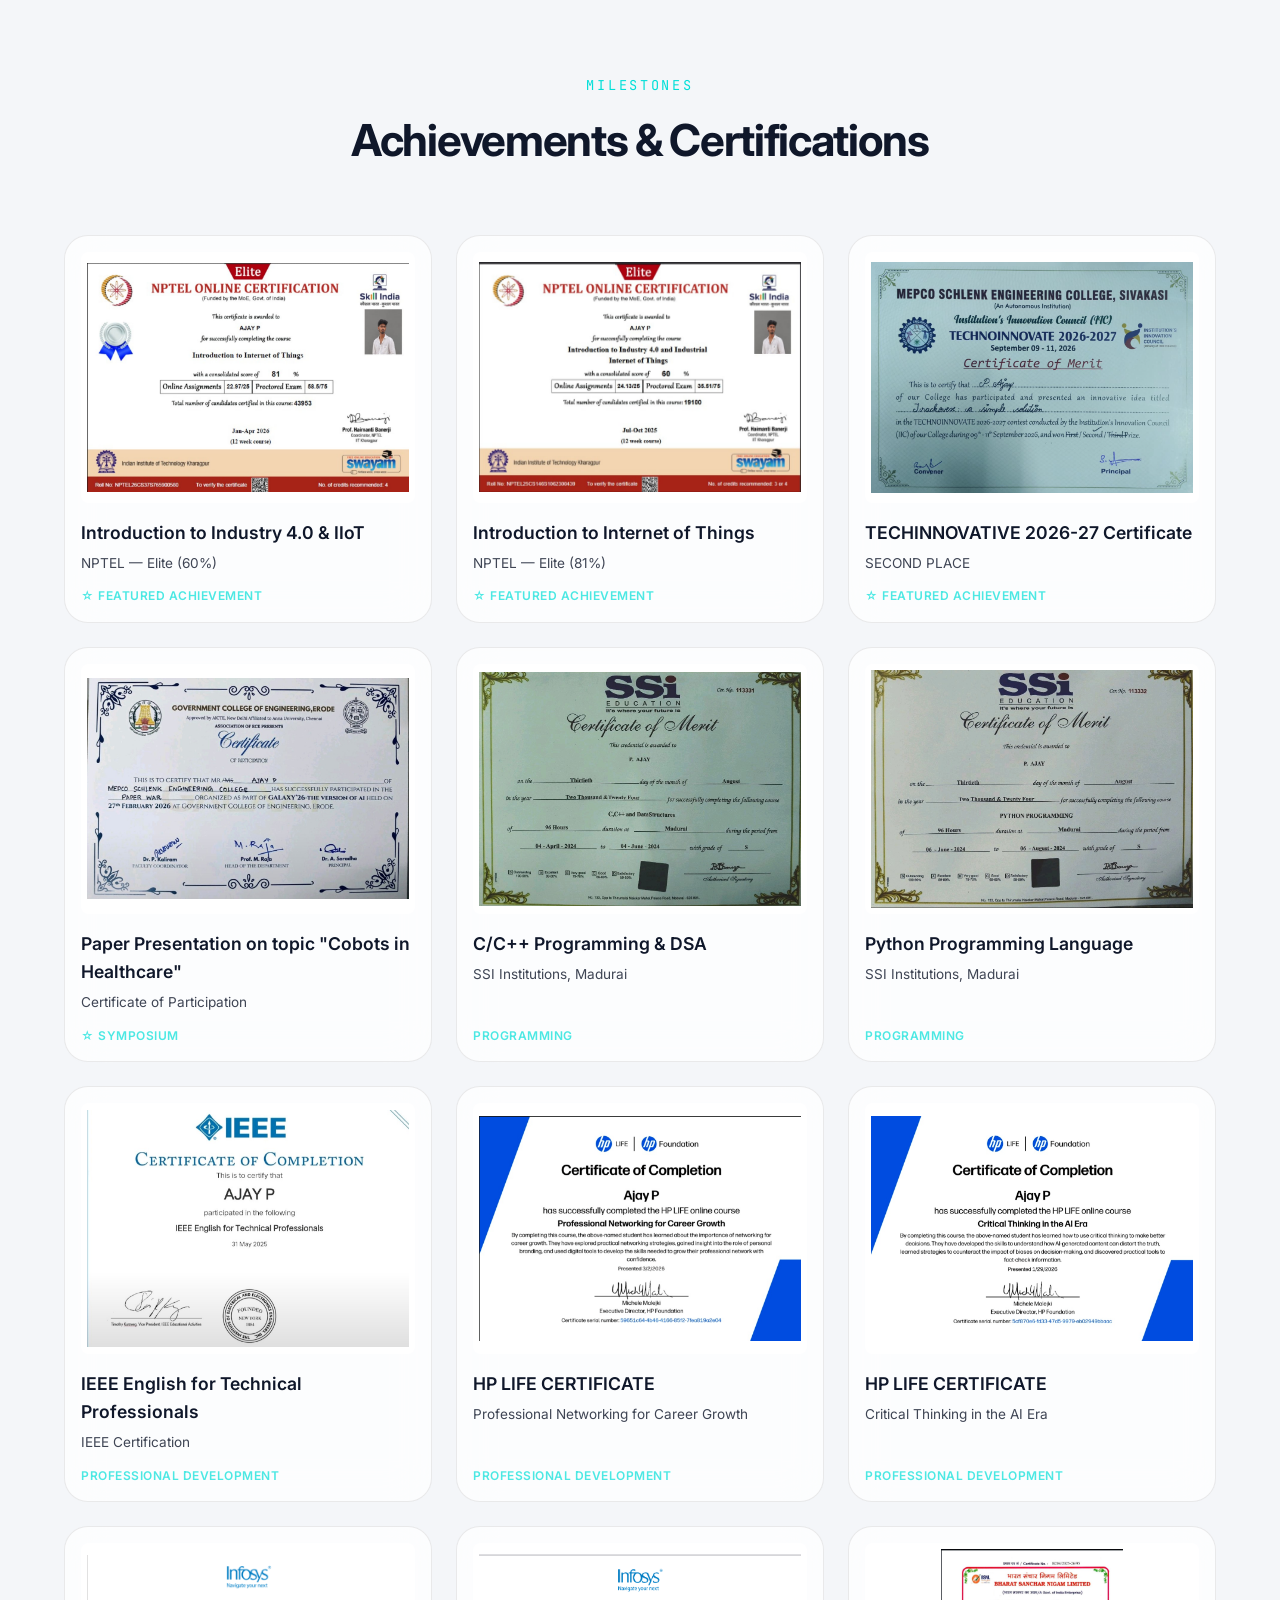
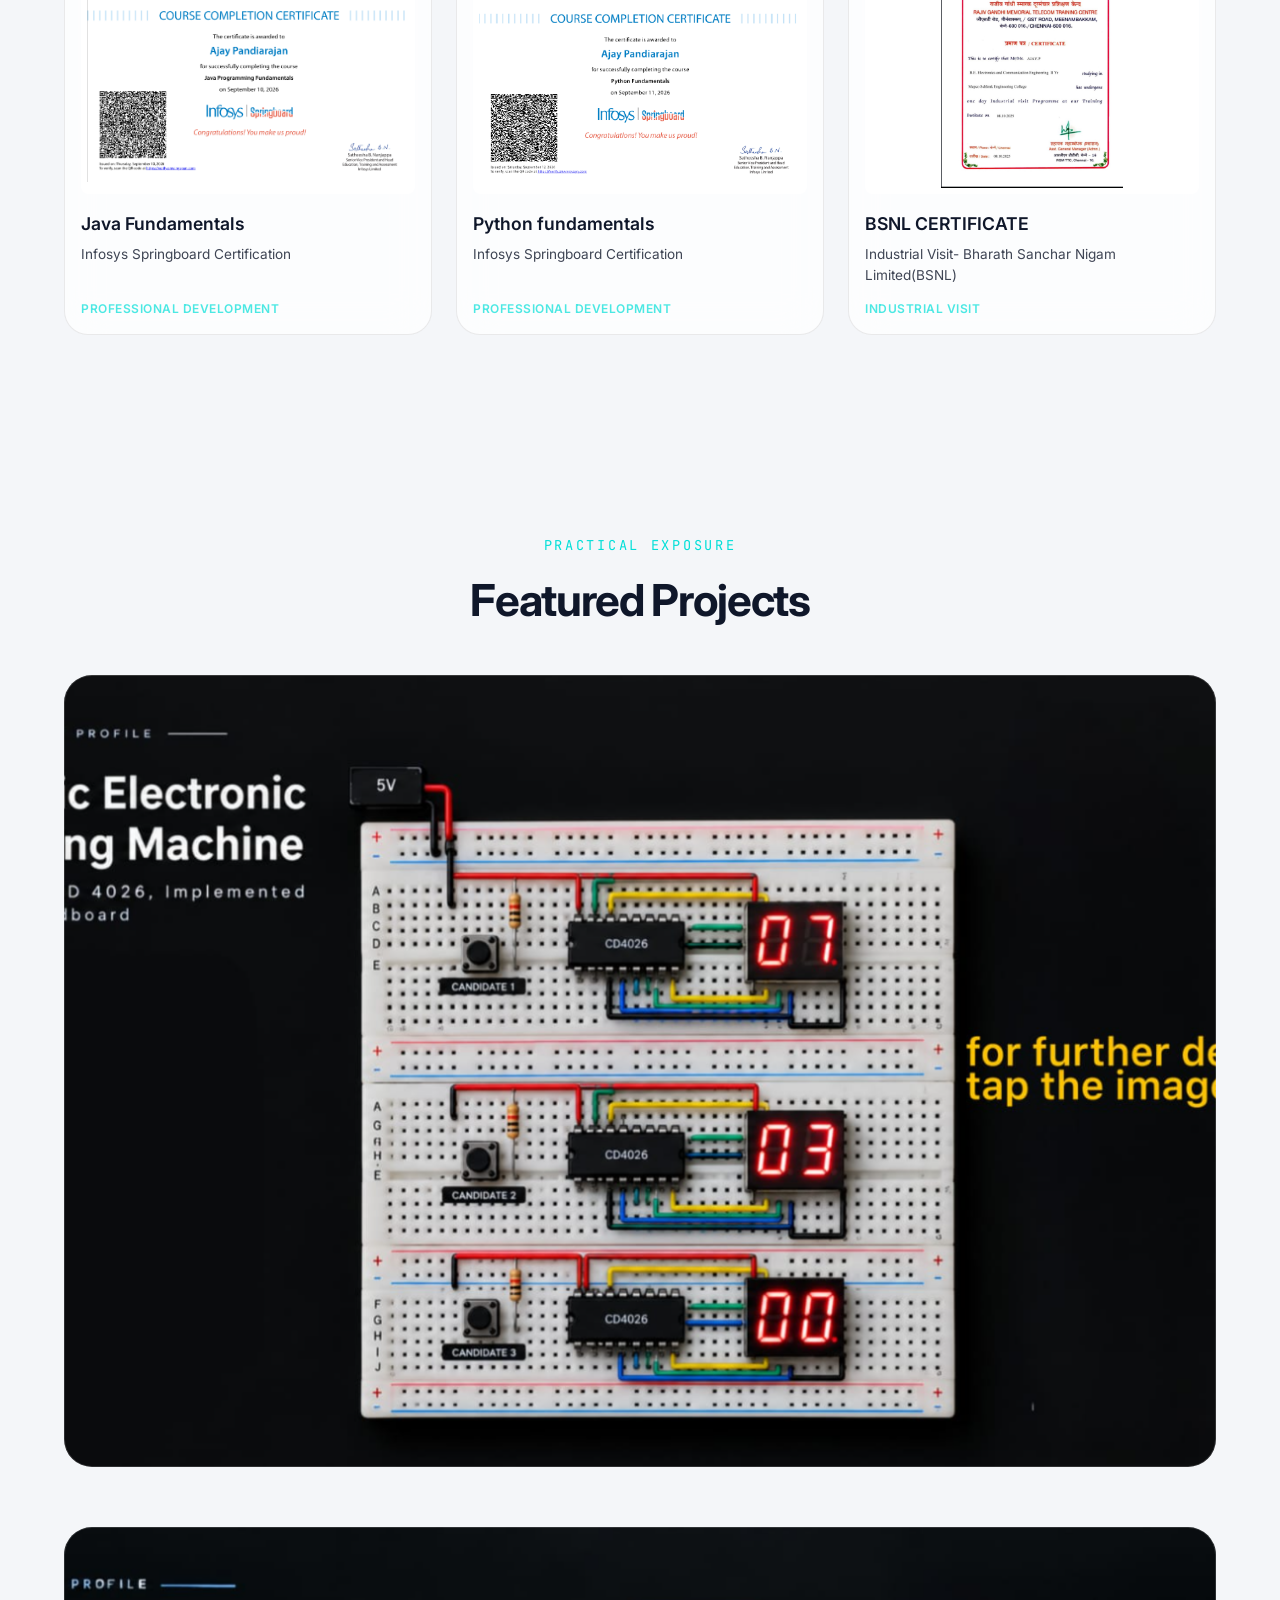
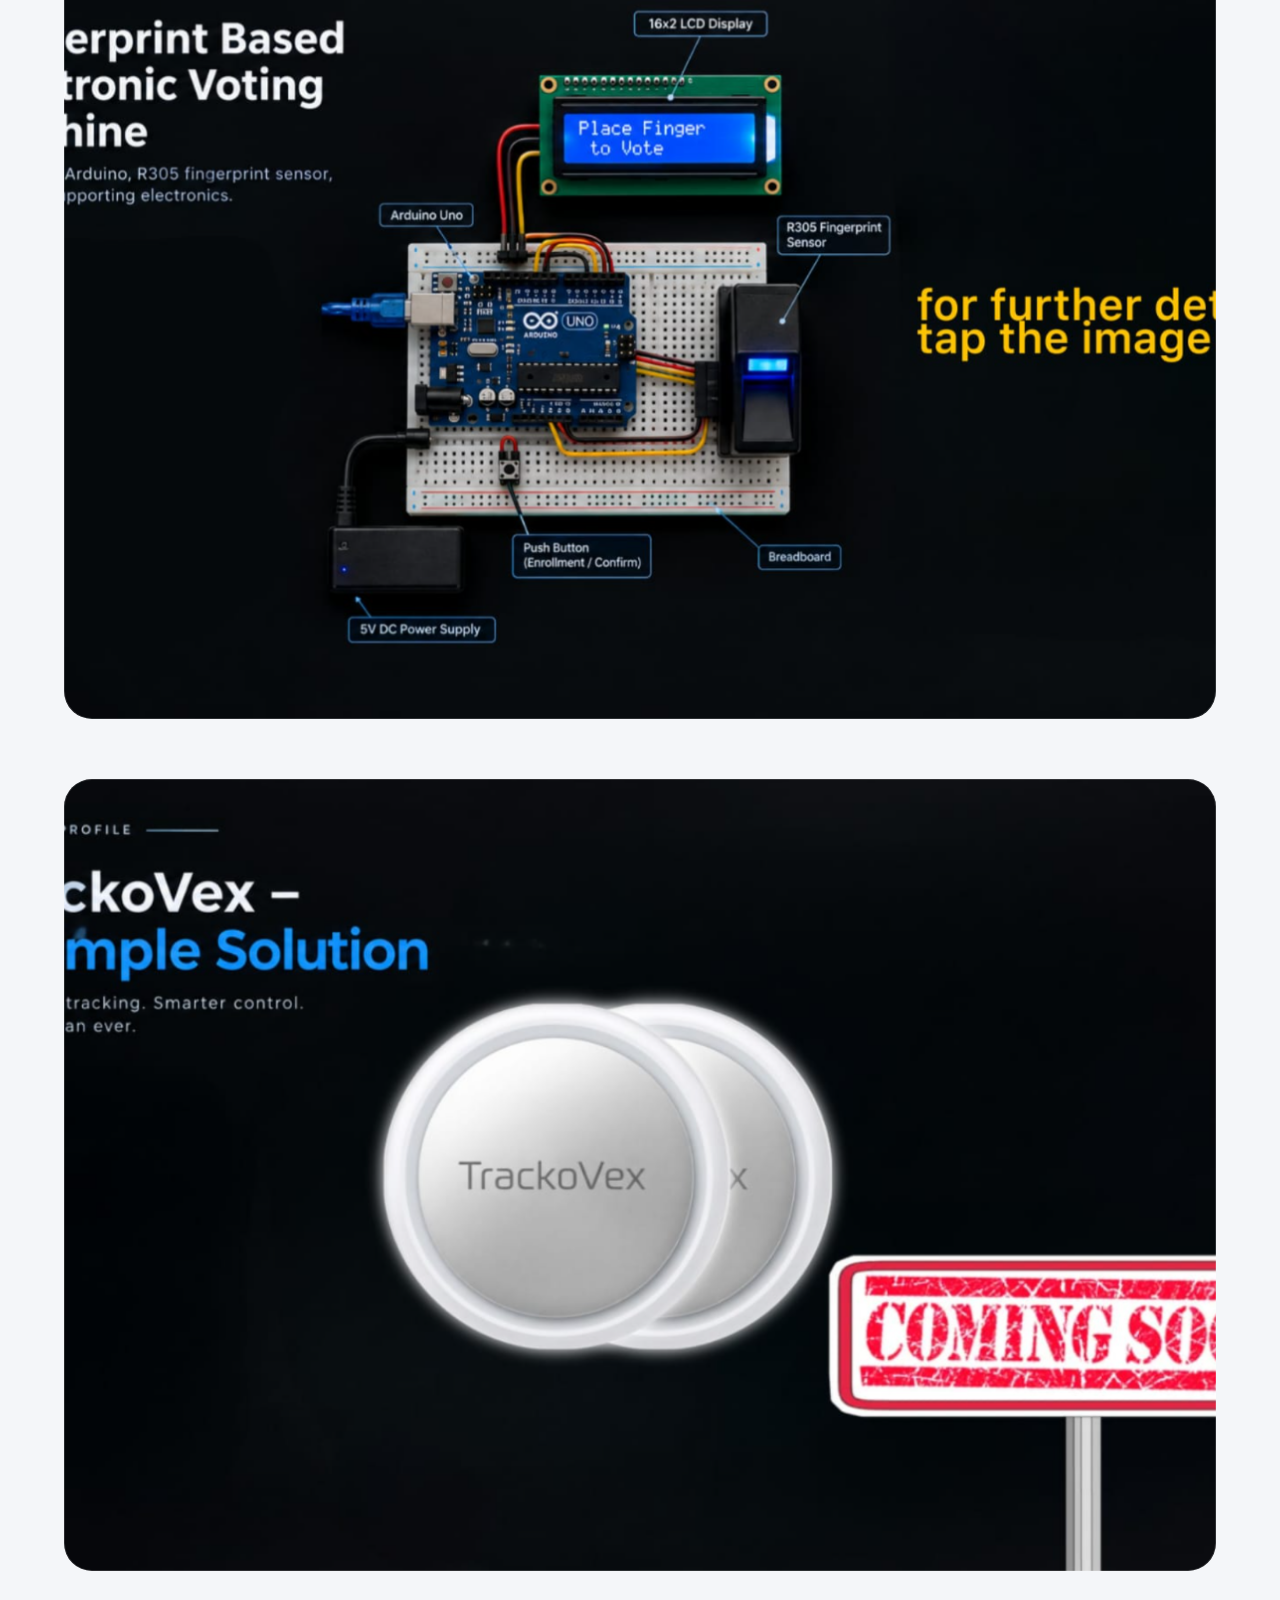
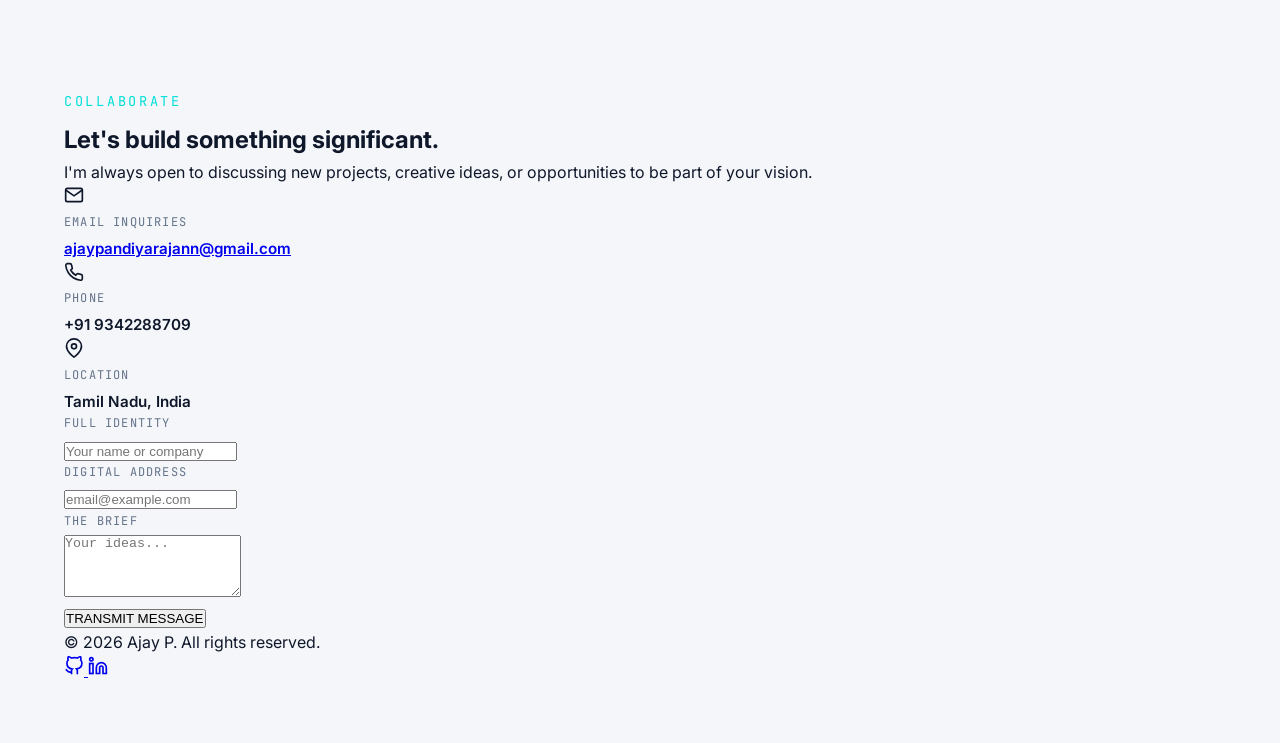
==== commit d4ab7faa: "Update index.html" ====
--- a/index.html
+++ b/index.html
@@ -557,29 +557,88 @@
             </div>
         </section>
 
-        <!-- Footer / Contact Section -->
-        <footer id="contact" class="footer-section">
-            <div class="container-narrow text-center">
-                <div class="glass-card footer-card">
-                    <span class="section-subtitle">GET IN TOUCH</span>
-                    <h2 class="footer-title">Let's Build Something Exceptional</h2>
-                    <p class="footer-desc">
-                        Open for engineering internships, collaborative IoT research, and embedded hardware development.
-                    </p>
-                    <a href="mailto:ajaypandiyarajann@gmail.com" class="email-link">ajaypandiyarajann@gmail.com</a>
-
-                    <div class="social-grid">
-                        <a href="https://www.linkedin.com/in/ajay-pandiarajan-329163377/" target="_blank" class="social-pill">LinkedIn</a>
-                        <a href="https://github.com/ajay-pandiarajan" target="_blank" class="social-pill">GitHub</a>
-                        <a href="https://instagram.com/ajay.pandiarajan" target="_blank" class="social-pill">Instagram</a>
-                    </div>
-
-                    <div class="footer-bottom">
-                        <p>&copy; Copyrights Reserved by 2026: Ajay P</p>
-                    </div>
-                </div>
-            </div>
-        </footer>
+<!-- Footer / Contact Section -->
+<footer id="contact" class="footer-section">
+    <div class="container">
+        <div class="contact-grid">
+            <!-- Left Info Column -->
+            <div class="contact-info">
+                <span class="section-subtitle">COLLABORATE</span>
+                <h2 class="contact-heading">Let's build something significant.</h2>
+                <p class="contact-subtext">
+                    I'm always open to discussing new projects, creative ideas, or opportunities to be part of your vision.
+                </p>
+
+                <div class="contact-details">
+                    <div class="contact-item">
+                        <div class="contact-icon">
+                            <svg width="20" height="20" viewBox="0 0 24 24" fill="none" stroke="currentColor" stroke-width="2"><path d="M4 4h16c1.1 0 2 .9 2 2v12c0 1.1-.9 2-2 2H4c-1.1 0-2-.9-2-2V6c0-1.1.9-2 2-2z"></path><polyline points="22,6 12,13 2,6"></polyline></svg>
+                        </div>
+                        <div>
+                            <span class="detail-label">EMAIL INQUIRIES</span>
+                            <a href="mailto:ajaypandiyarajann@gmail.com" class="detail-value">ajaypandiyarajann@gmail.com</a>
+                        </div>
+                    </div>
+
+                    <div class="contact-item">
+                        <div class="contact-icon">
+                            <svg width="20" height="20" viewBox="0 0 24 24" fill="none" stroke="currentColor" stroke-width="2"><path d="M22 16.92v3a2 2 0 0 1-2.18 2 19.79 19.79 0 0 1-8.63-3.07 19.5 19.5 0 0 1-6-6 19.79 19.79 0 0 1-3.07-8.67A2 2 0 0 1 4.11 2h3a2 2 0 0 1 2 1.72 12.84 12.84 0 0 0 .7 2.81 2 2 0 0 1-.45 2.11L8.09 9.91a16 16 0 0 0 6 6l1.27-1.27a2 2 0 0 1 2.11-.45 12.84 12.84 0 0 0 2.81.7A2 2 0 0 1 22 16.92z"></path></svg>
+                        </div>
+                        <div>
+                            <span class="detail-label">PHONE</span>
+                            <span class="detail-value">+91 9342288709</span>
+                        </div>
+                    </div>
+
+                    <div class="contact-item">
+                        <div class="contact-icon">
+                            <svg width="20" height="20" viewBox="0 0 24 24" fill="none" stroke="currentColor" stroke-width="2"><path d="M21 10c0 7-9 13-9 13s-9-6-9-13a9 9 0 0 1 18 0z"></path><circle cx="12" cy="10" r="3"></circle></svg>
+                        </div>
+                        <div>
+                            <span class="detail-label">LOCATION</span>
+                            <span class="detail-value">Tamil Nadu, India</span>
+                        </div>
+                    </div>
+                </div>
+            </div>
+
+            <!-- Right Form Column -->
+            <div class="contact-form-wrapper">
+                <form class="contact-form" onsubmit="event.preventDefault();">
+                    <div class="form-group">
+                        <label for="name" class="detail-label">FULL IDENTITY</label>
+                        <input type="text" id="name" placeholder="Your name or company" required>
+                    </div>
+
+                    <div class="form-group">
+                        <label for="email" class="detail-label">DIGITAL ADDRESS</label>
+                        <input type="email" id="email" placeholder="email@example.com" required>
+                    </div>
+
+                    <div class="form-group">
+                        <label for="message" class="detail-label">THE BRIEF</label>
+                        <textarea id="message" rows="4" placeholder="Your ideas..." required></textarea>
+                    </div>
+
+                    <button type="submit" class="btn-transmit">TRANSMIT MESSAGE</button>
+                </form>
+            </div>
+        </div>
+
+        <!-- Floating Bottom Socials & Copyright -->
+        <div class="contact-footer-bar">
+            <p>&copy; 2026 Ajay P. All rights reserved.</p>
+            <div class="social-icons-wrapper">
+                <a href="https://github.com/ajay-pandiarajan" target="_blank" aria-label="GitHub" class="social-box-icon">
+                    <svg width="20" height="20" viewBox="0 0 24 24" fill="none" stroke="currentColor" stroke-width="2"><path d="M9 19c-5 1.5-5-2.5-7-3m14 6v-3.87a3.37 3.37 0 0 0-.94-2.61c3.14-.35 6.44-1.54 6.44-7A5.44 5.44 0 0 0 20 4.77 5.07 5.07 0 0 0 19.91 1S18.73.65 16 2.48a13.38 13.38 0 0 0-7 0C6.27.65 5.09 1 5.09 1A5.07 5.07 0 0 0 5 4.77a5.44 5.44 0 0 0-1.5 3.78c0 5.42 3.3 6.61 6.44 7A3.37 3.37 0 0 0 9 18.13V22"></path></svg>
+                </a>
+                <a href="https://www.linkedin.com/in/ajay-pandiarajan-329163377/" target="_blank" aria-label="LinkedIn" class="social-box-icon">
+                    <svg width="20" height="20" viewBox="0 0 24 24" fill="none" stroke="currentColor" stroke-width="2"><path d="M16 8a6 6 0 0 1 6 6v7h-4v-7a2 2 0 0 0-2-2 2 2 0 0 0-2 2v7h-4v-7a6 6 0 0 1 6-6z"></path><rect x="2" y="9" width="4" height="12"></rect><circle cx="4" cy="4" r="2"></circle></svg>
+                </a>
+            </div>
+        </div>
+    </div>
+</footer>
     </main>
 
     <script src="script.js"></script>
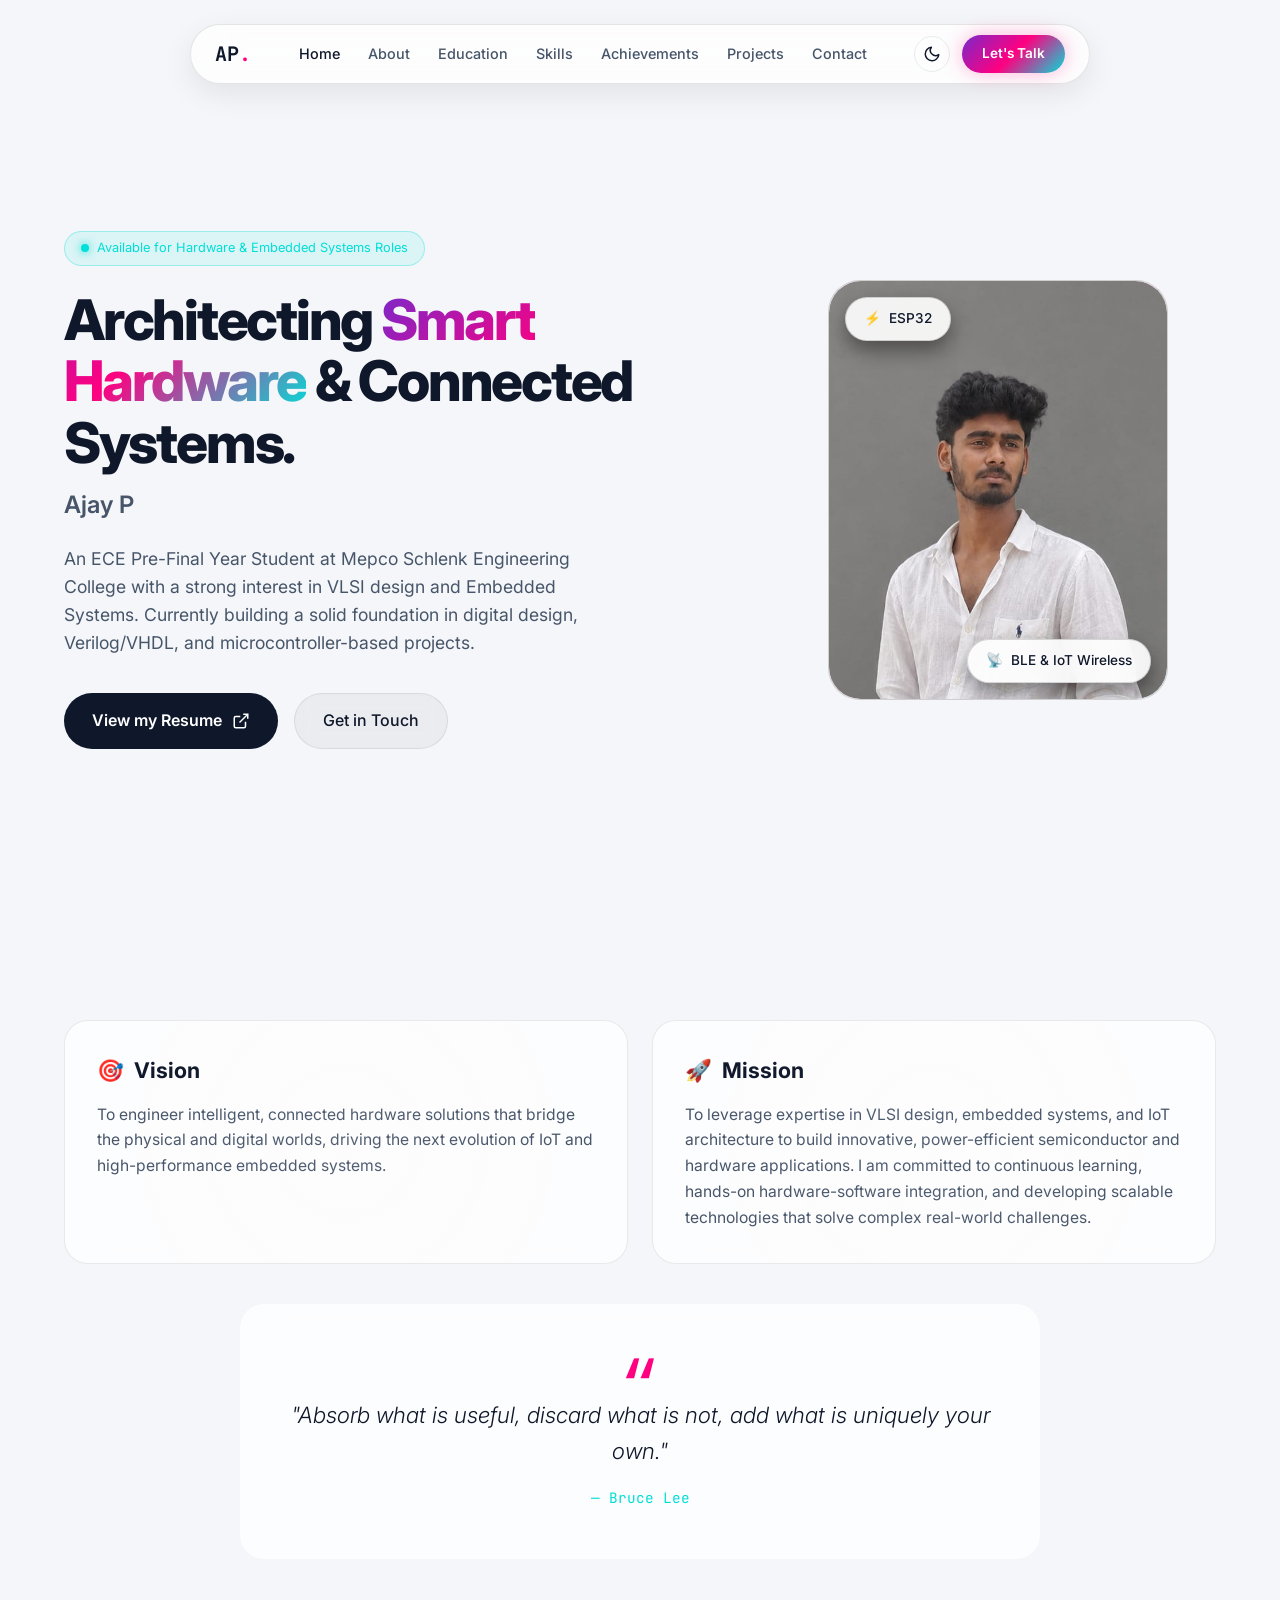
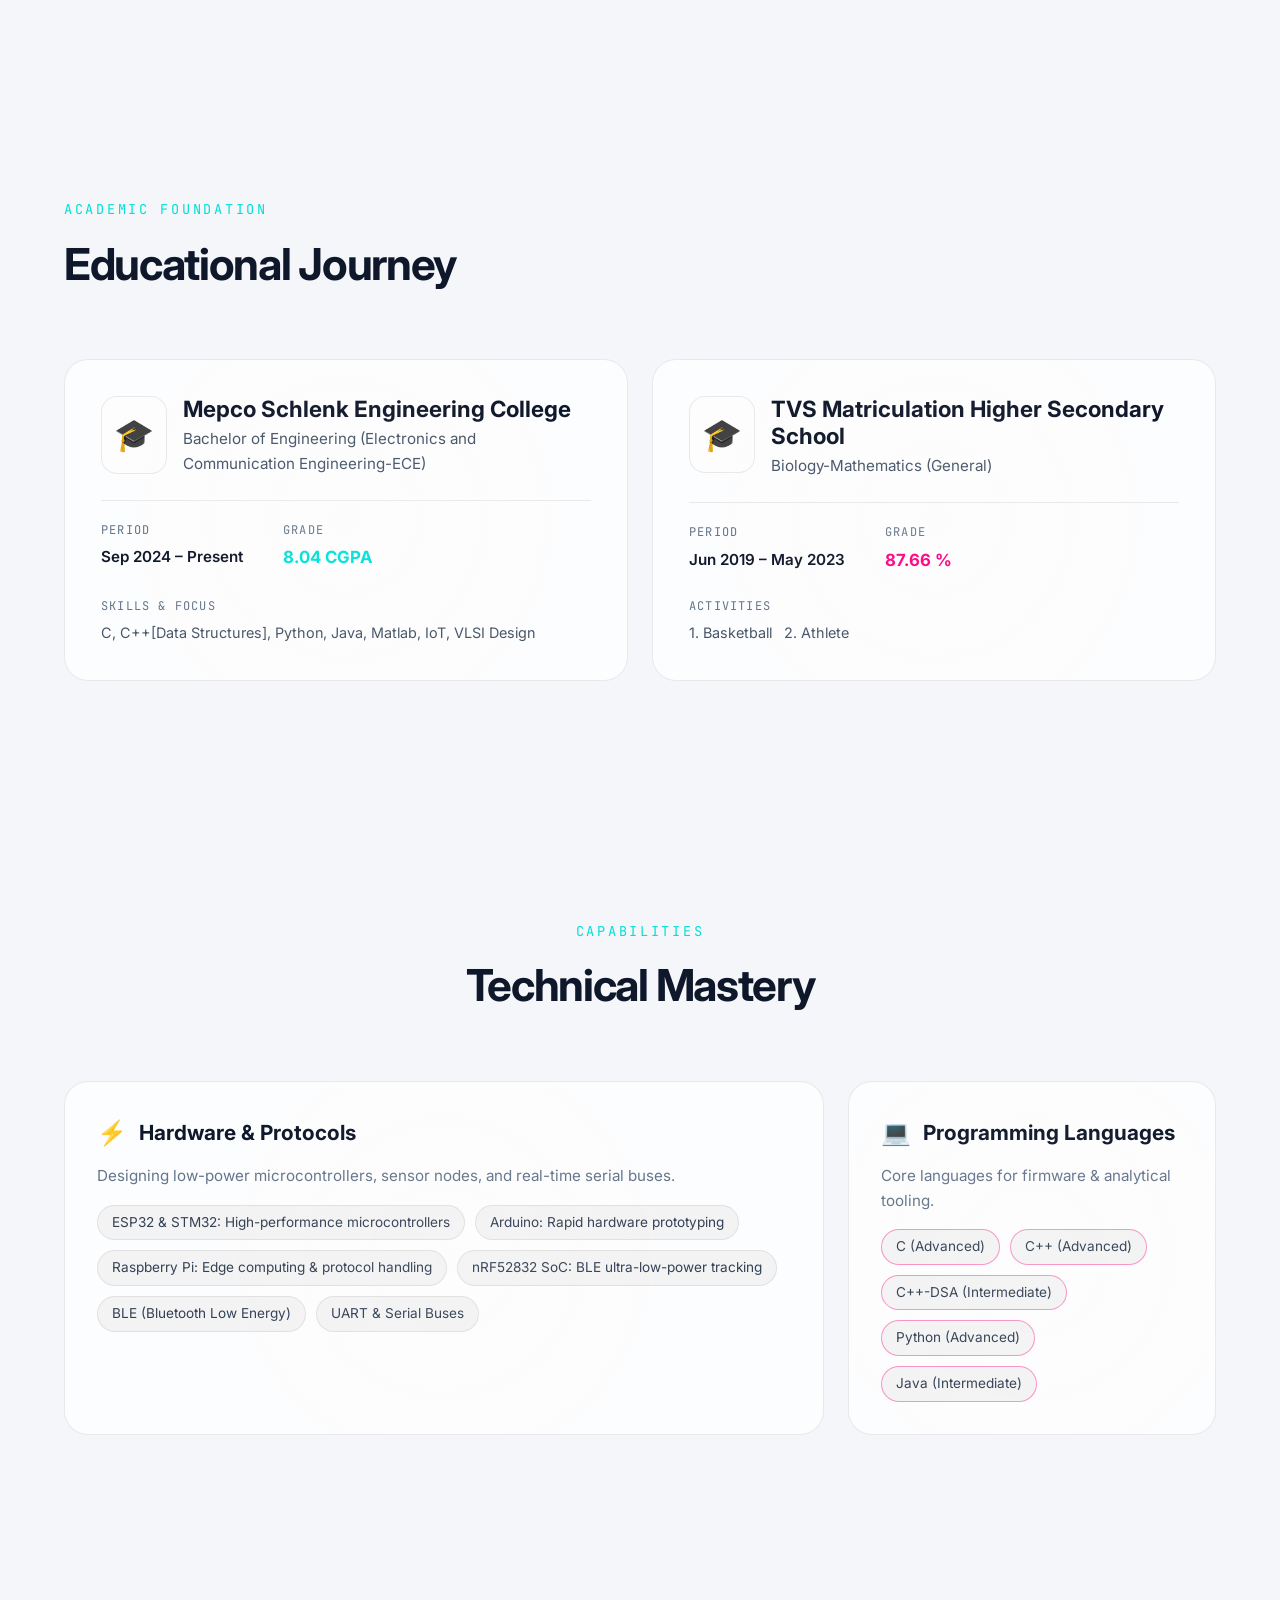
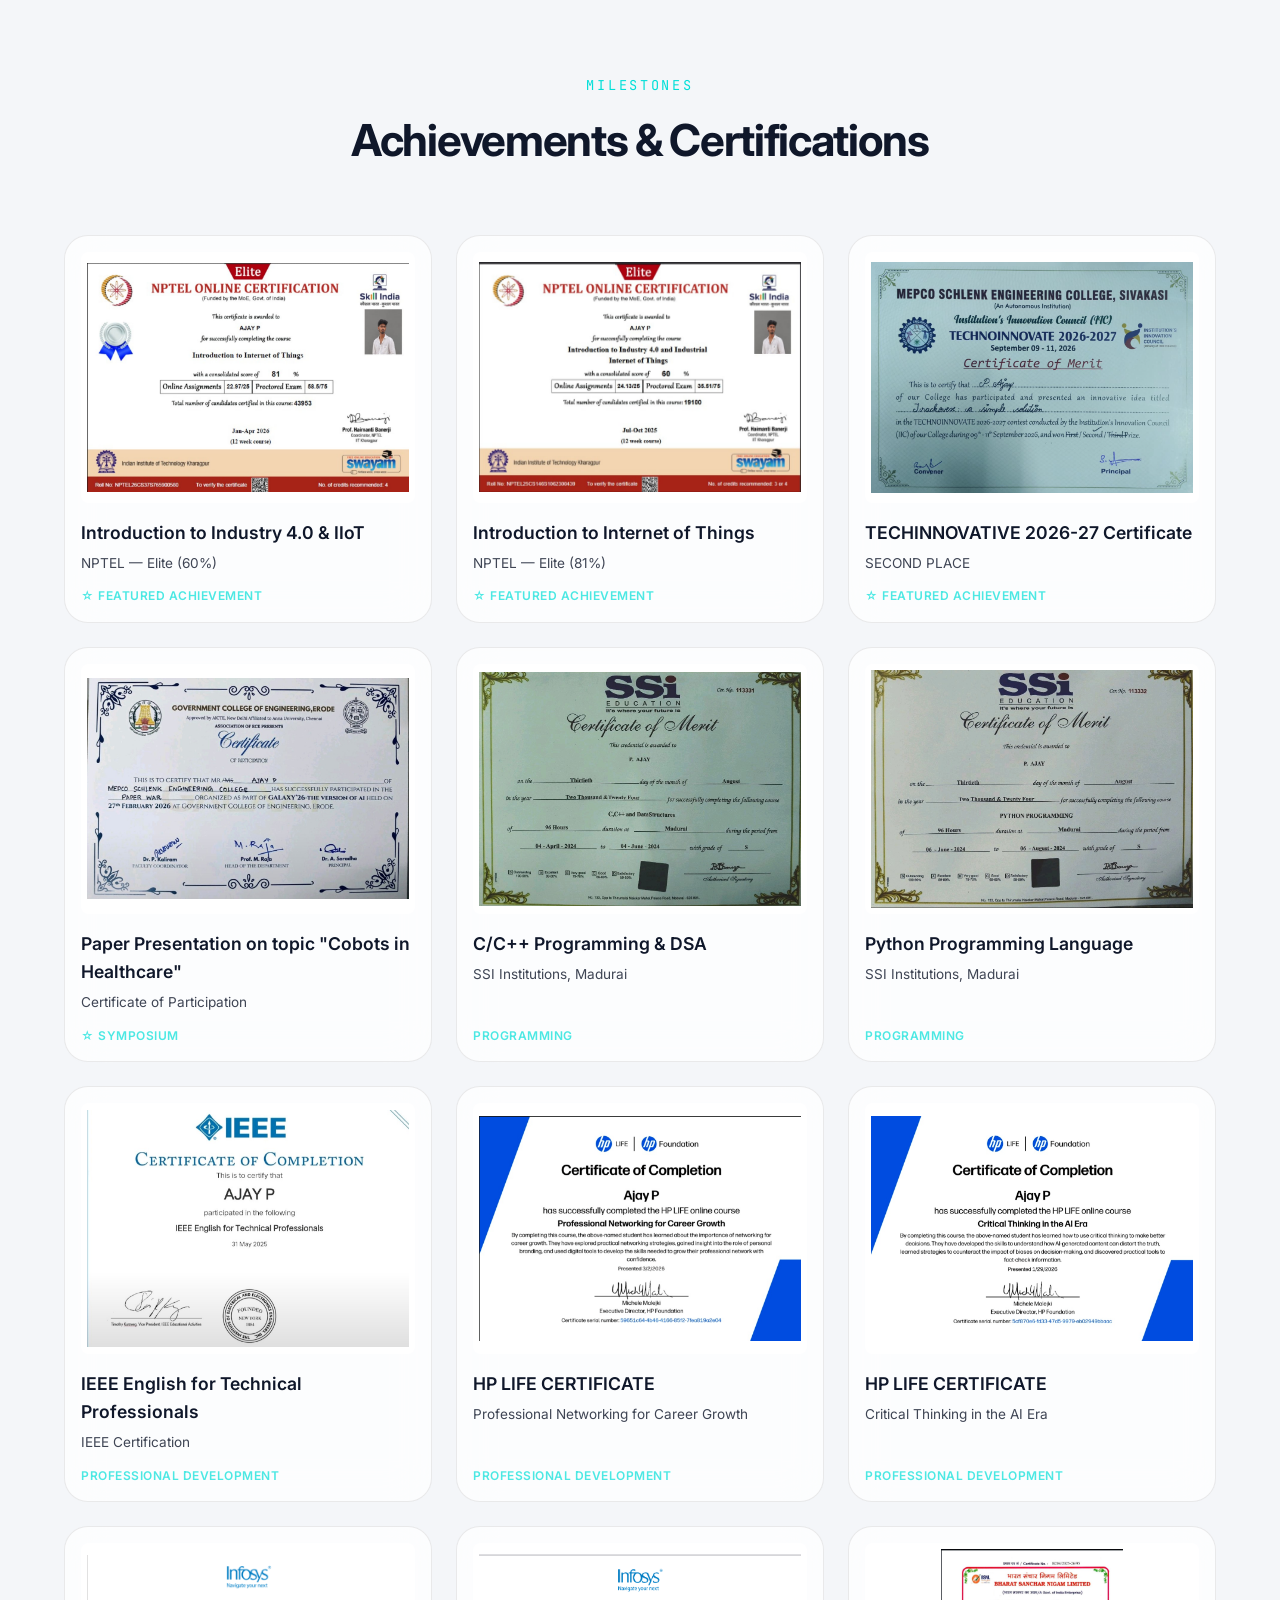
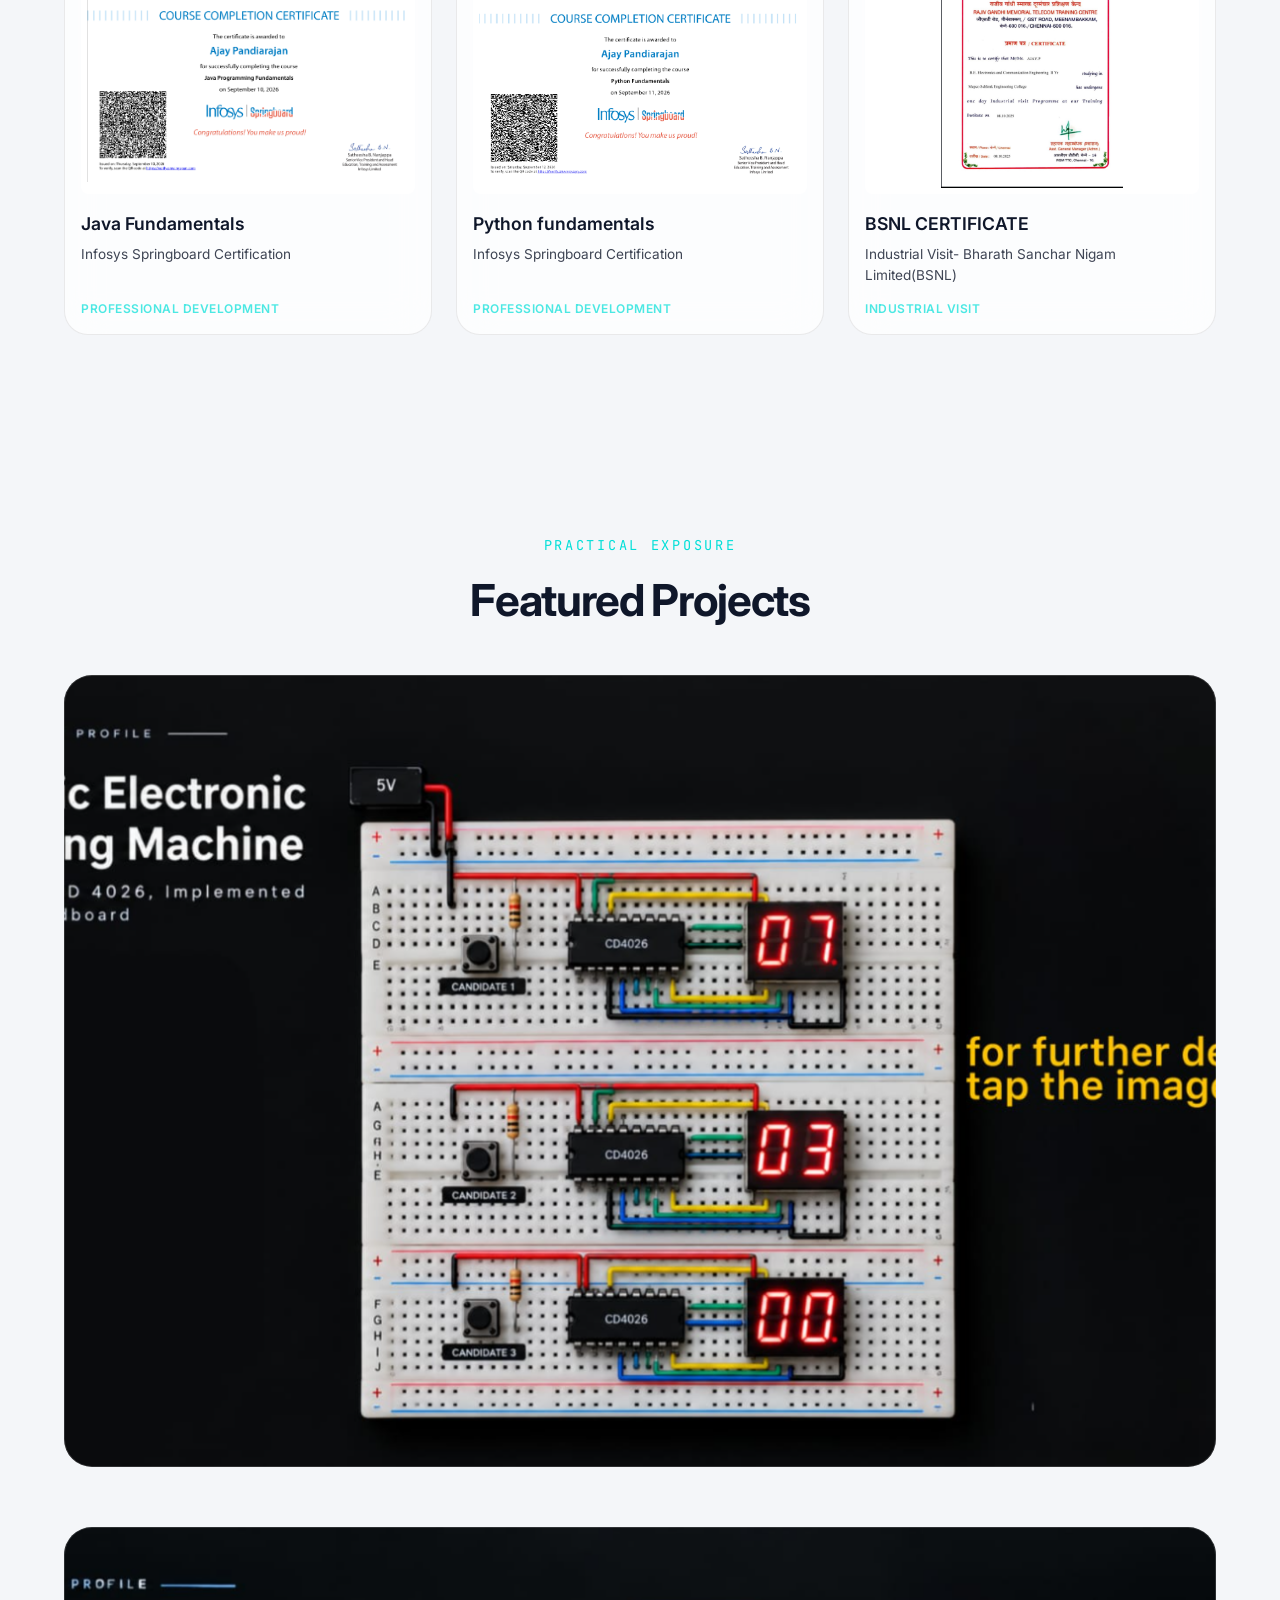
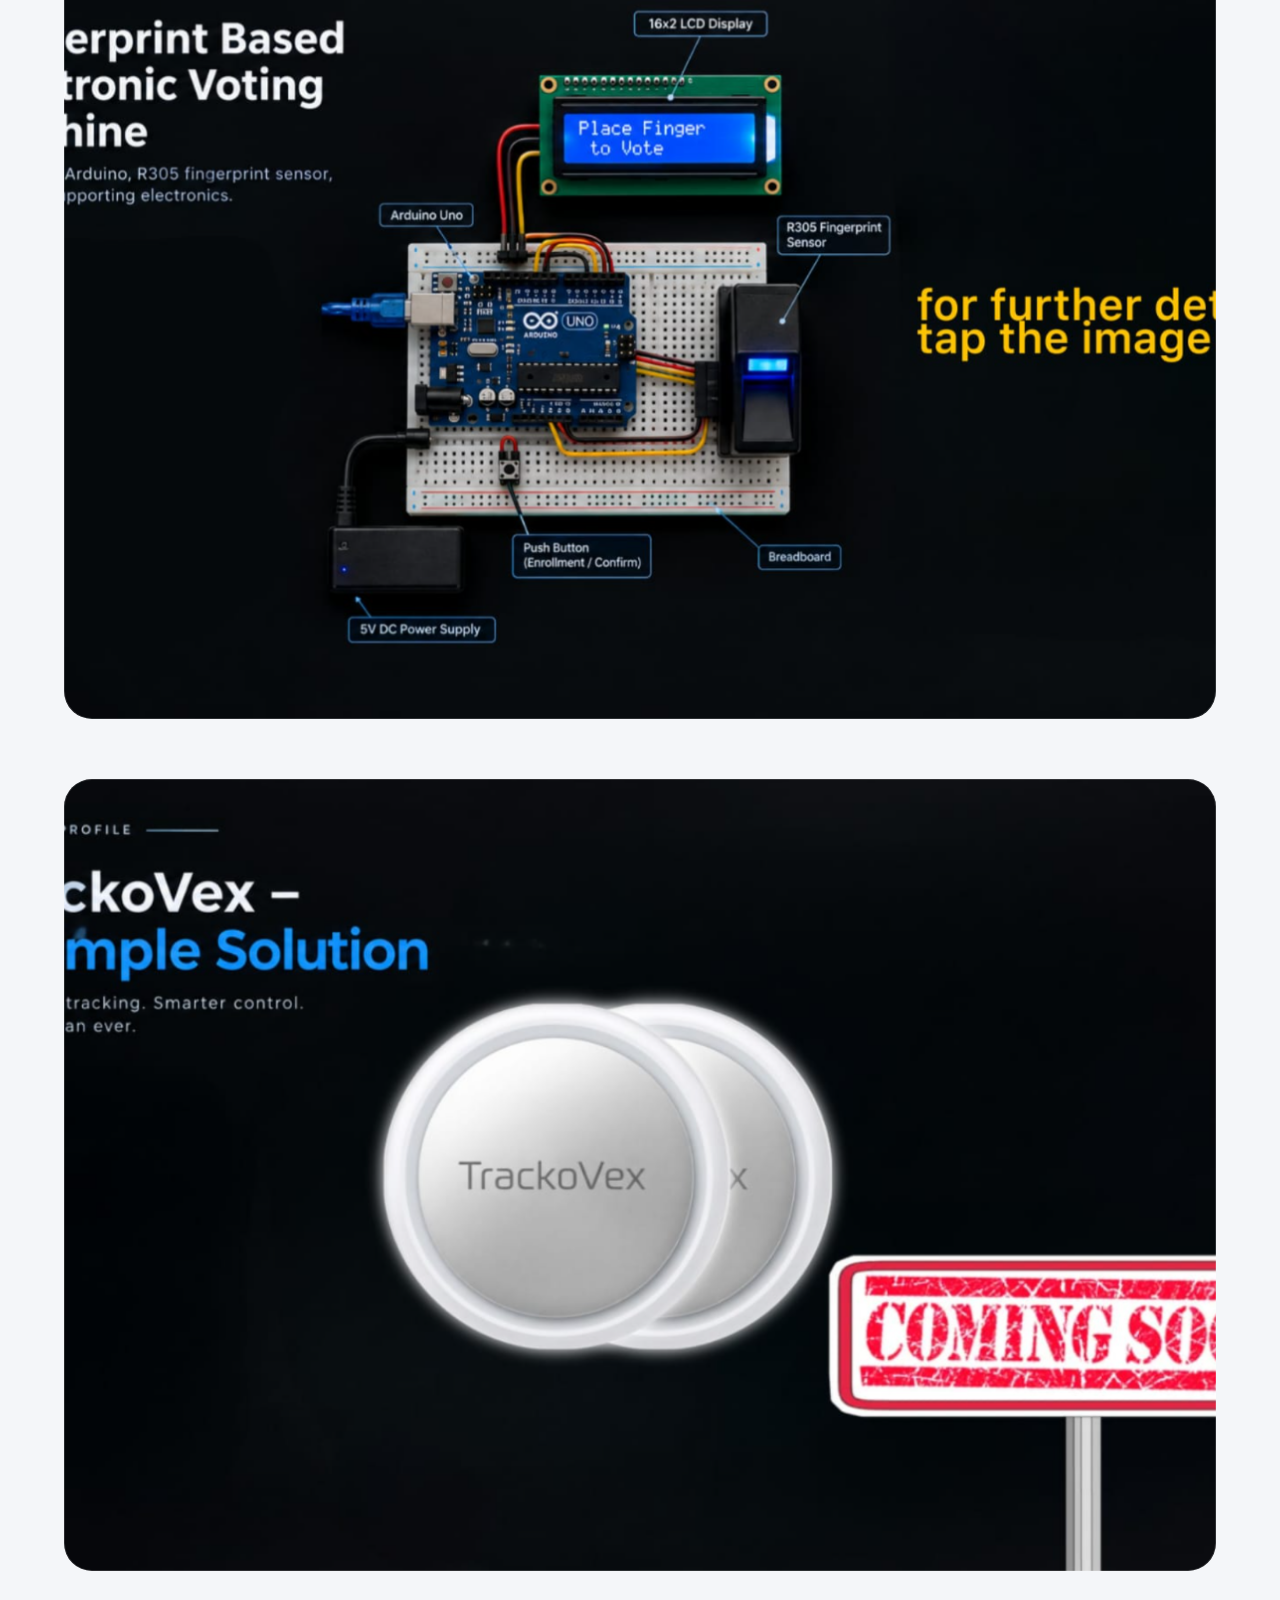
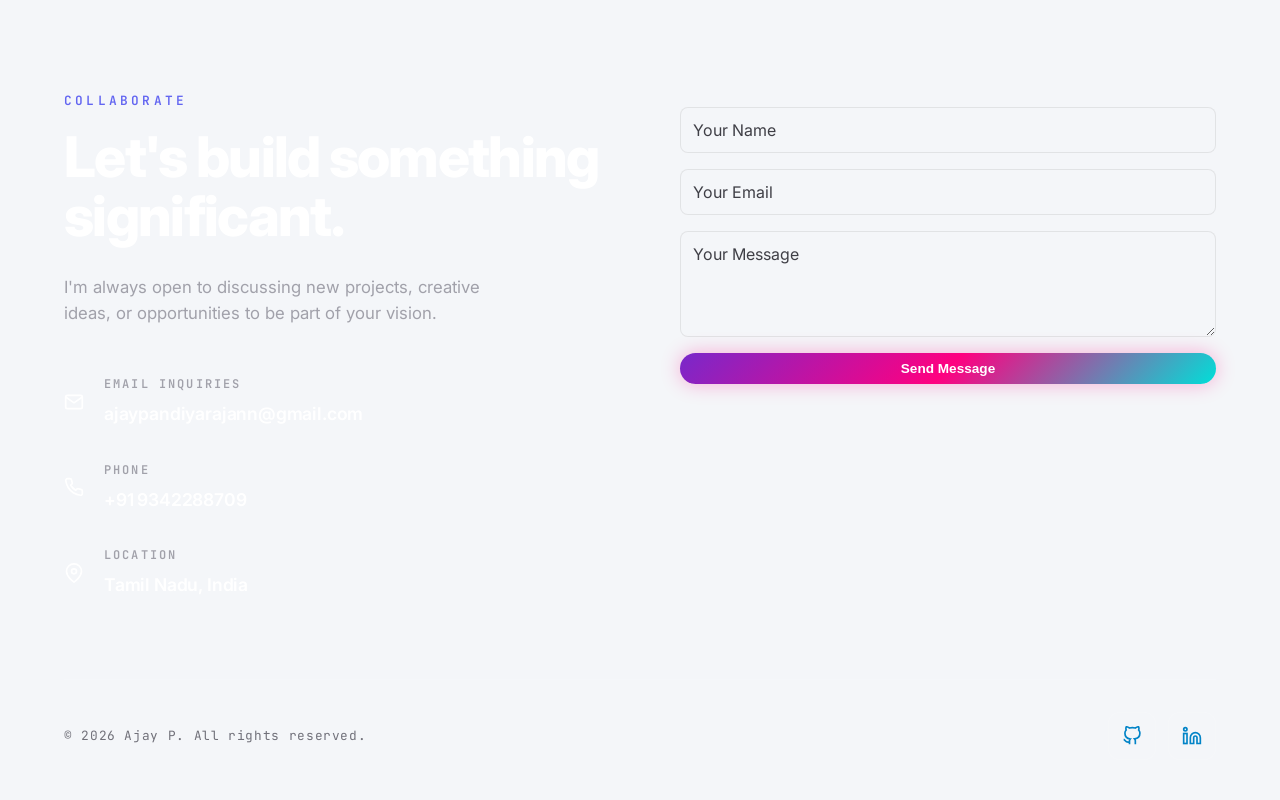
==== commit 8b3fd128: "Update contact form with Web3Forms integration" ====
--- a/index.html
+++ b/index.html
@@ -604,24 +604,23 @@
 
             <!-- Right Form Column -->
             <div class="contact-form-wrapper">
-                <form class="contact-form" onsubmit="event.preventDefault();">
-                    <div class="form-group">
-                        <label for="name" class="detail-label">FULL IDENTITY</label>
-                        <input type="text" id="name" placeholder="Your name or company" required>
-                    </div>
-
-                    <div class="form-group">
-                        <label for="email" class="detail-label">DIGITAL ADDRESS</label>
-                        <input type="email" id="email" placeholder="email@example.com" required>
-                    </div>
-
-                    <div class="form-group">
-                        <label for="message" class="detail-label">THE BRIEF</label>
-                        <textarea id="message" rows="4" placeholder="Your ideas..." required></textarea>
-                    </div>
-
-                    <button type="submit" class="btn-transmit">TRANSMIT MESSAGE</button>
-                </form>
+               <form action="https://api.web3forms.com/submit" method="POST" class="contact-form" style="display: flex; flex-direction: column; gap: 16px; margin-top: 16px;">
+    <!-- Add your Web3Forms Access Key here -->
+    <input type="hidden" name="access_key" value="b0762f4c-54a1-47c8-b086-d4bdcc65ff9e">
+
+    <div class="form-group">
+        <input type="text" name="name" placeholder="Your Name" required style="width: 100%; padding: 12px; border-radius: 8px; border: 1px solid var(--border-glass, rgba(255,255,255,0.2)); background: rgba(255,255,255,0.05); color: inherit;">
+    </div>
+    <div class="form-group">
+        <input type="email" name="email" placeholder="Your Email" required style="width: 100%; padding: 12px; border-radius: 8px; border: 1px solid var(--border-glass, rgba(255,255,255,0.2)); background: rgba(255,255,255,0.05); color: inherit;">
+    </div>
+    <div class="form-group">
+        <textarea name="message" rows="4" placeholder="Your Message" required style="width: 100%; padding: 12px; border-radius: 8px; border: 1px solid var(--border-glass, rgba(255,255,255,0.2)); background: rgba(255,255,255,0.05); color: inherit; resize: vertical;"></textarea>
+    </div>
+    <button type="submit" class="btn-glow" style="cursor: pointer; border: none;">
+        <span>Send Message</span>
+    </button>
+</form>
             </div>
         </div>
 
--- a/style.css
+++ b/style.css
@@ -1006,3 +1006,205 @@
         margin-bottom: 24px;
     }
 }
+
+/* ==========================================================================
+   MINIMALIST CONTACT & FOOTER FONT & LAYOUT STYLES
+   ========================================================================== */
+
+.footer-section {
+  padding: 120px 0 40px;
+}
+
+.contact-grid {
+  display: grid;
+  grid-template-columns: 1fr 1fr;
+  gap: 80px;
+  align-items: start;
+  padding-bottom: 80px;
+}
+
+/* Category Subtitle ("COLLABORATE") */
+.contact-info .section-subtitle {
+  font-family: var(--font-mono);
+  font-size: 0.8rem;
+  font-weight: 600;
+  letter-spacing: 0.25em;
+  color: #6366f1; /* Crisp indigo accent */
+  text-transform: uppercase;
+  margin-bottom: 16px;
+  display: block;
+}
+
+/* Main Heading ("Let's build something significant.") */
+.contact-heading {
+  font-family: var(--font-main);
+  font-size: 3.5rem;
+  font-weight: 800;
+  line-height: 1.05;
+  letter-spacing: -0.03em;
+  color: #ffffff;
+  margin-bottom: 28px;
+}
+
+/* Bio / Paragraph Subtext */
+.contact-subtext {
+  font-family: var(--font-main);
+  font-size: 1.05rem;
+  font-weight: 400;
+  line-height: 1.6;
+  color: #a1a1aa;
+  max-width: 440px;
+  margin-bottom: 48px;
+}
+
+/* Info Details Block (Email, Phone, Location) */
+.contact-details {
+  display: flex;
+  flex-direction: column;
+  gap: 32px;
+}
+
+.contact-item {
+  display: flex;
+  align-items: center;
+  gap: 20px;
+}
+
+.contact-icon {
+  display: flex;
+  align-items: center;
+  justify-content: center;
+  color: #ffffff;
+}
+
+/* Labels ("EMAIL INQUIRIES", "FULL IDENTITY", etc.) */
+.contact-item .detail-label,
+.form-group label {
+  display: block;
+  font-family: var(--font-mono);
+  font-size: 0.75rem;
+  font-weight: 600;
+  letter-spacing: 0.18em;
+  color: #a1a1aa;
+  text-transform: uppercase;
+  margin-bottom: 6px;
+}
+
+/* Info Values (e.g., mailto address, phone number) */
+.contact-item .detail-value {
+  font-family: var(--font-main);
+  font-size: 1.1rem;
+  font-weight: 600;
+  color: #ffffff;
+  text-decoration: none;
+  letter-spacing: -0.01em;
+}
+
+/* Minimalist Form Elements */
+.contact-form {
+  display: flex;
+  flex-direction: column;
+  gap: 36px;
+}
+
+.form-group {
+  display: flex;
+  flex-direction: column;
+}
+
+.form-group input,
+.form-group textarea {
+  width: 100%;
+  background: transparent;
+  border: none;
+  border-bottom: 1px solid rgba(255, 255, 255, 0.15);
+  padding: 12px 0;
+  color: #ffffff;
+  font-family: var(--font-main);
+  font-size: 1rem;
+  outline: none;
+  transition: border-color 0.3s ease;
+}
+
+.form-group input::placeholder,
+.form-group textarea::placeholder {
+  color: #3f3f46;
+  font-family: var(--font-main);
+}
+
+.form-group input:focus,
+.form-group textarea:focus {
+  border-bottom-color: #ffffff;
+}
+
+/* Transmit Button Typography */
+.btn-transmit {
+  width: 100%;
+  background: #ffffff;
+  color: #000000;
+  border: none;
+  padding: 20px;
+  font-family: var(--font-mono);
+  font-size: 0.85rem;
+  font-weight: 700;
+  letter-spacing: 0.22em;
+  cursor: pointer;
+  text-transform: uppercase;
+  transition: background-color 0.3s ease, transform 0.2s ease;
+  margin-top: 12px;
+}
+
+.btn-transmit:hover {
+  background: #e4e4e7;
+  transform: translateY(-2px);
+}
+
+/* Footer Bottom Bar Fonts */
+.contact-footer-bar {
+  display: flex;
+  justify-content: space-between;
+  align-items: center;
+  padding-top: 32px;
+  border-top: 1px solid rgba(255, 255, 255, 0.08);
+  color: #71717a;
+  font-family: var(--font-mono);
+  font-size: 0.8rem;
+  letter-spacing: 0.05em;
+}
+
+.social-icons-wrapper {
+  display: flex;
+  gap: 12px;
+}
+
+.social-box-icon {
+  width: 48px;
+  height: 48px;
+  background: rgba(255, 255, 255, 0.03);
+  border: 1px solid rgba(255, 255, 255, 0.1);
+  border-radius: 12px;
+  display: flex;
+  align-items: center;
+  justify-content: center;
+  color: #0284c7;
+  text-decoration: none;
+  transition: all 0.3s ease;
+}
+
+.social-box-icon:hover {
+  background: rgba(255, 255, 255, 0.08);
+  border-color: rgba(255, 255, 255, 0.25);
+  color: #ffffff;
+  transform: translateY(-3px);
+}
+
+@media (max-width: 992px) {
+  .contact-heading {
+    font-size: 2.75rem;
+  }
+  
+  .contact-grid {
+    grid-template-columns: 1fr;
+    gap: 50px;
+  }
+}
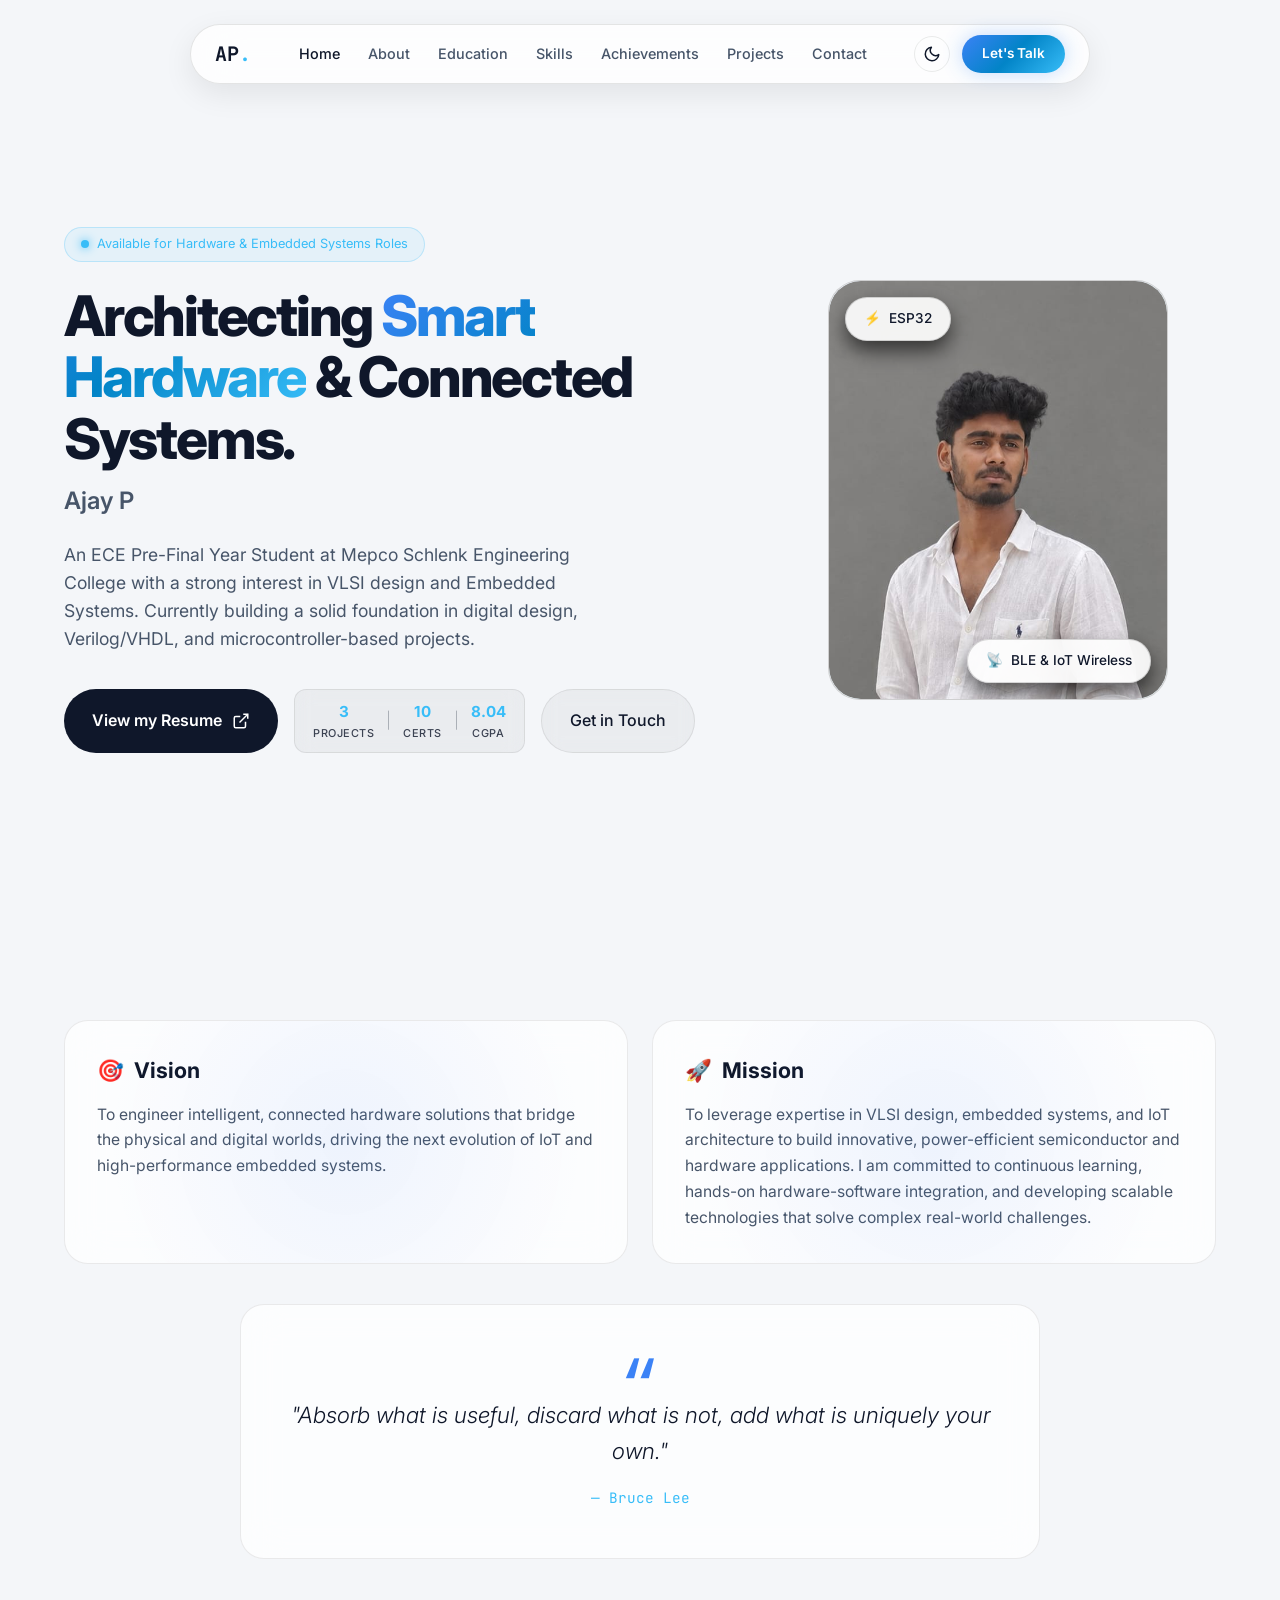
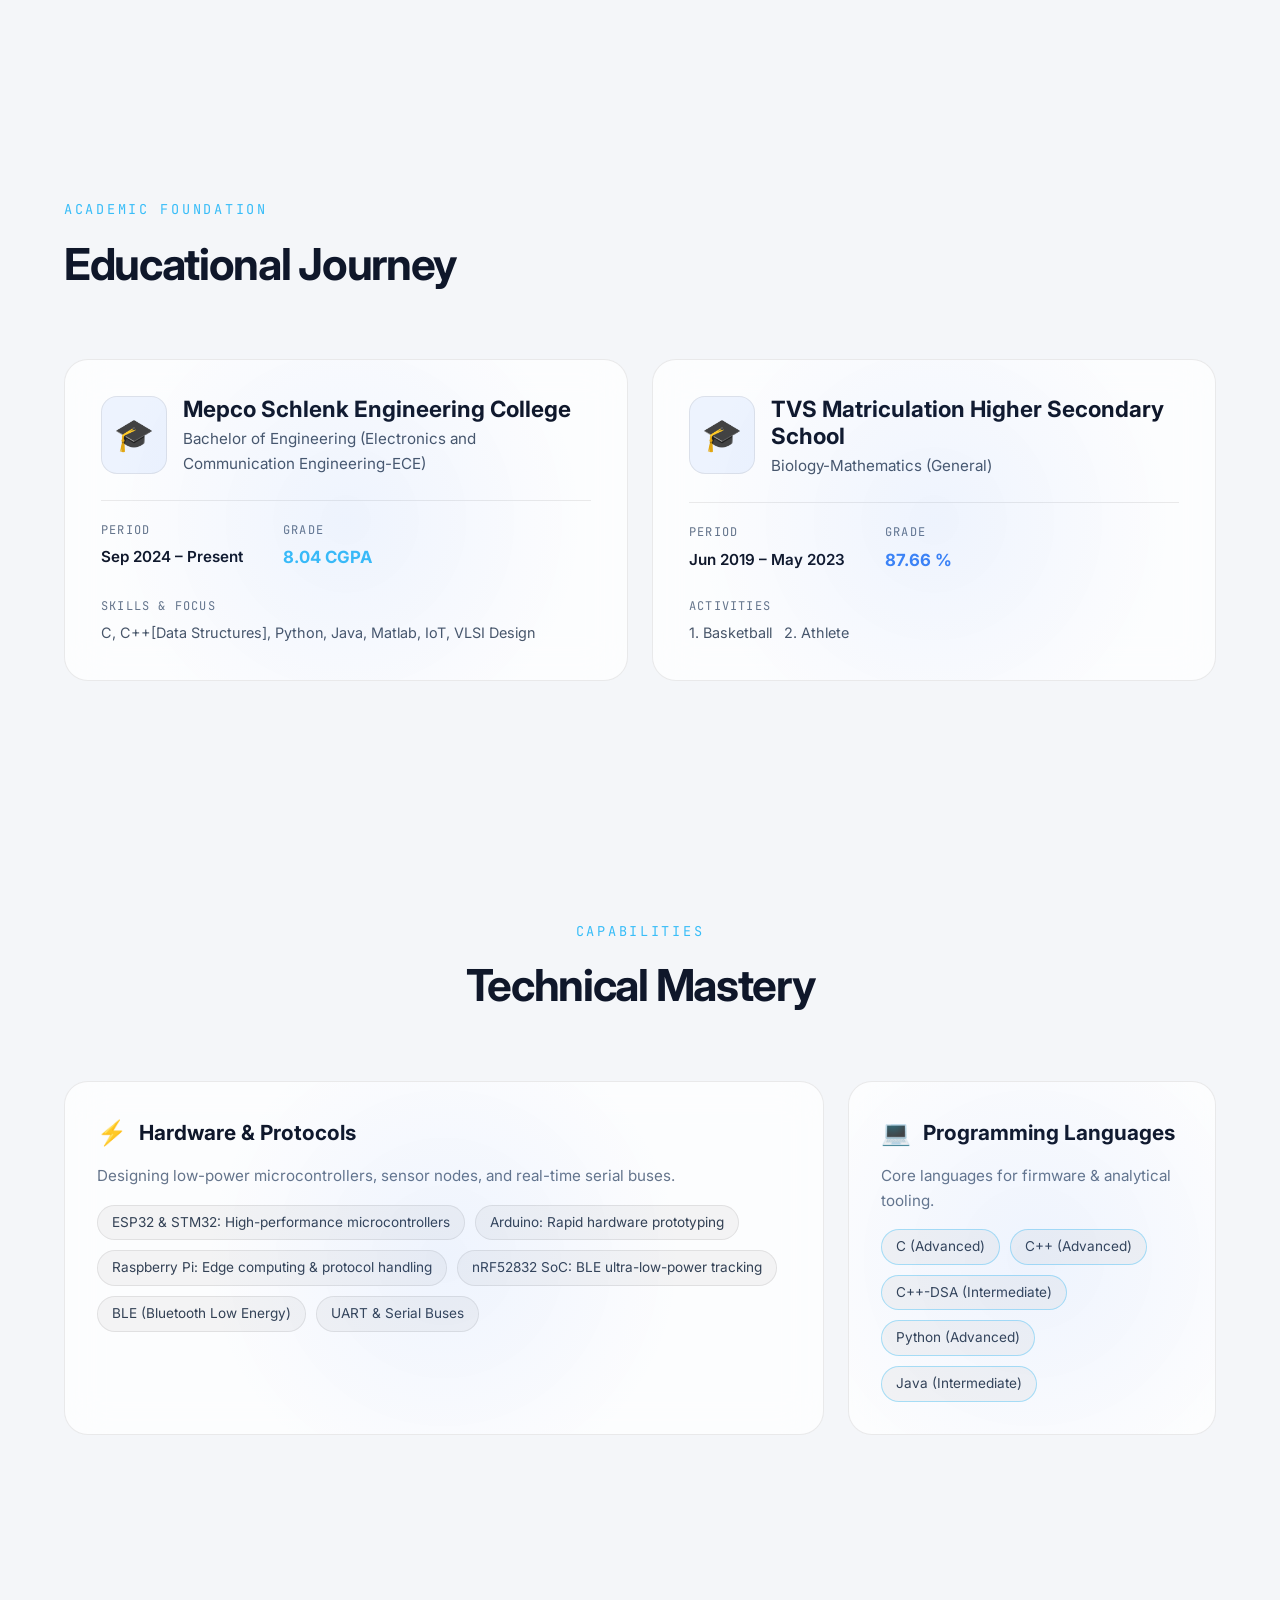
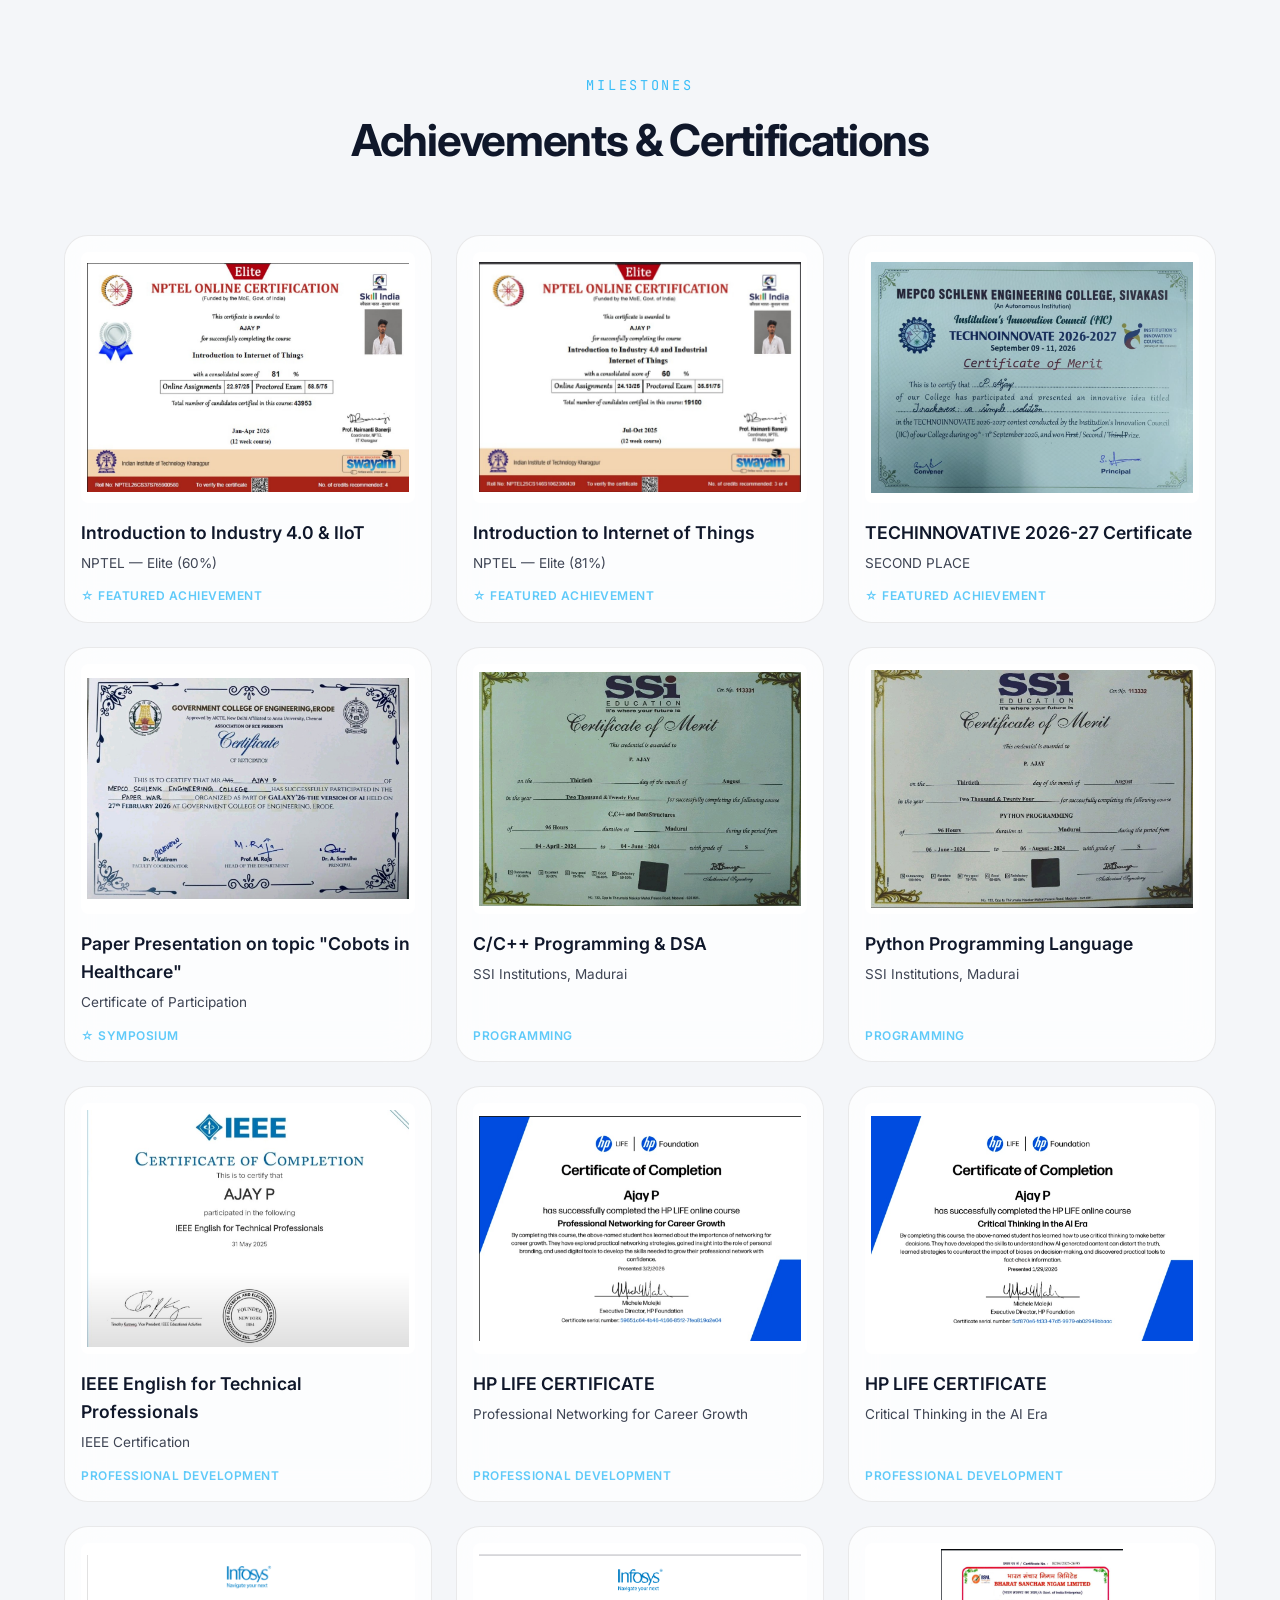
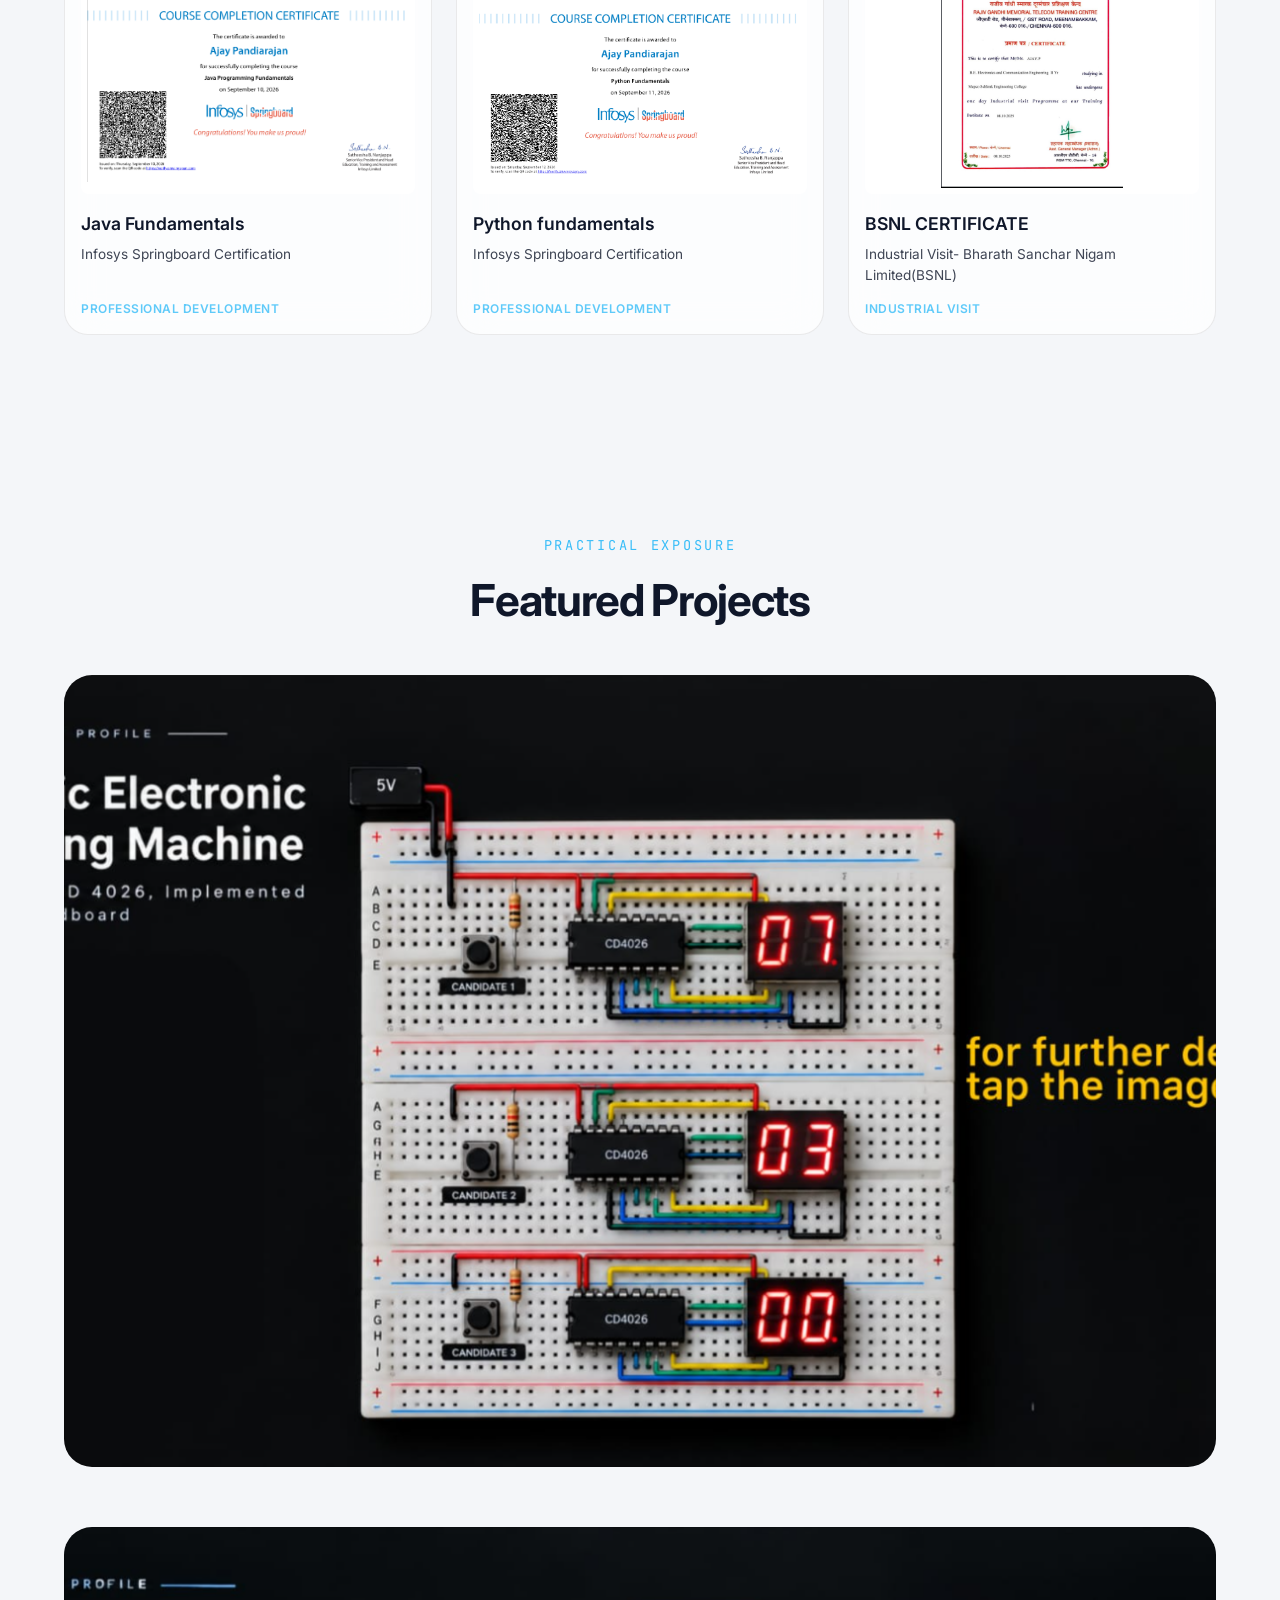
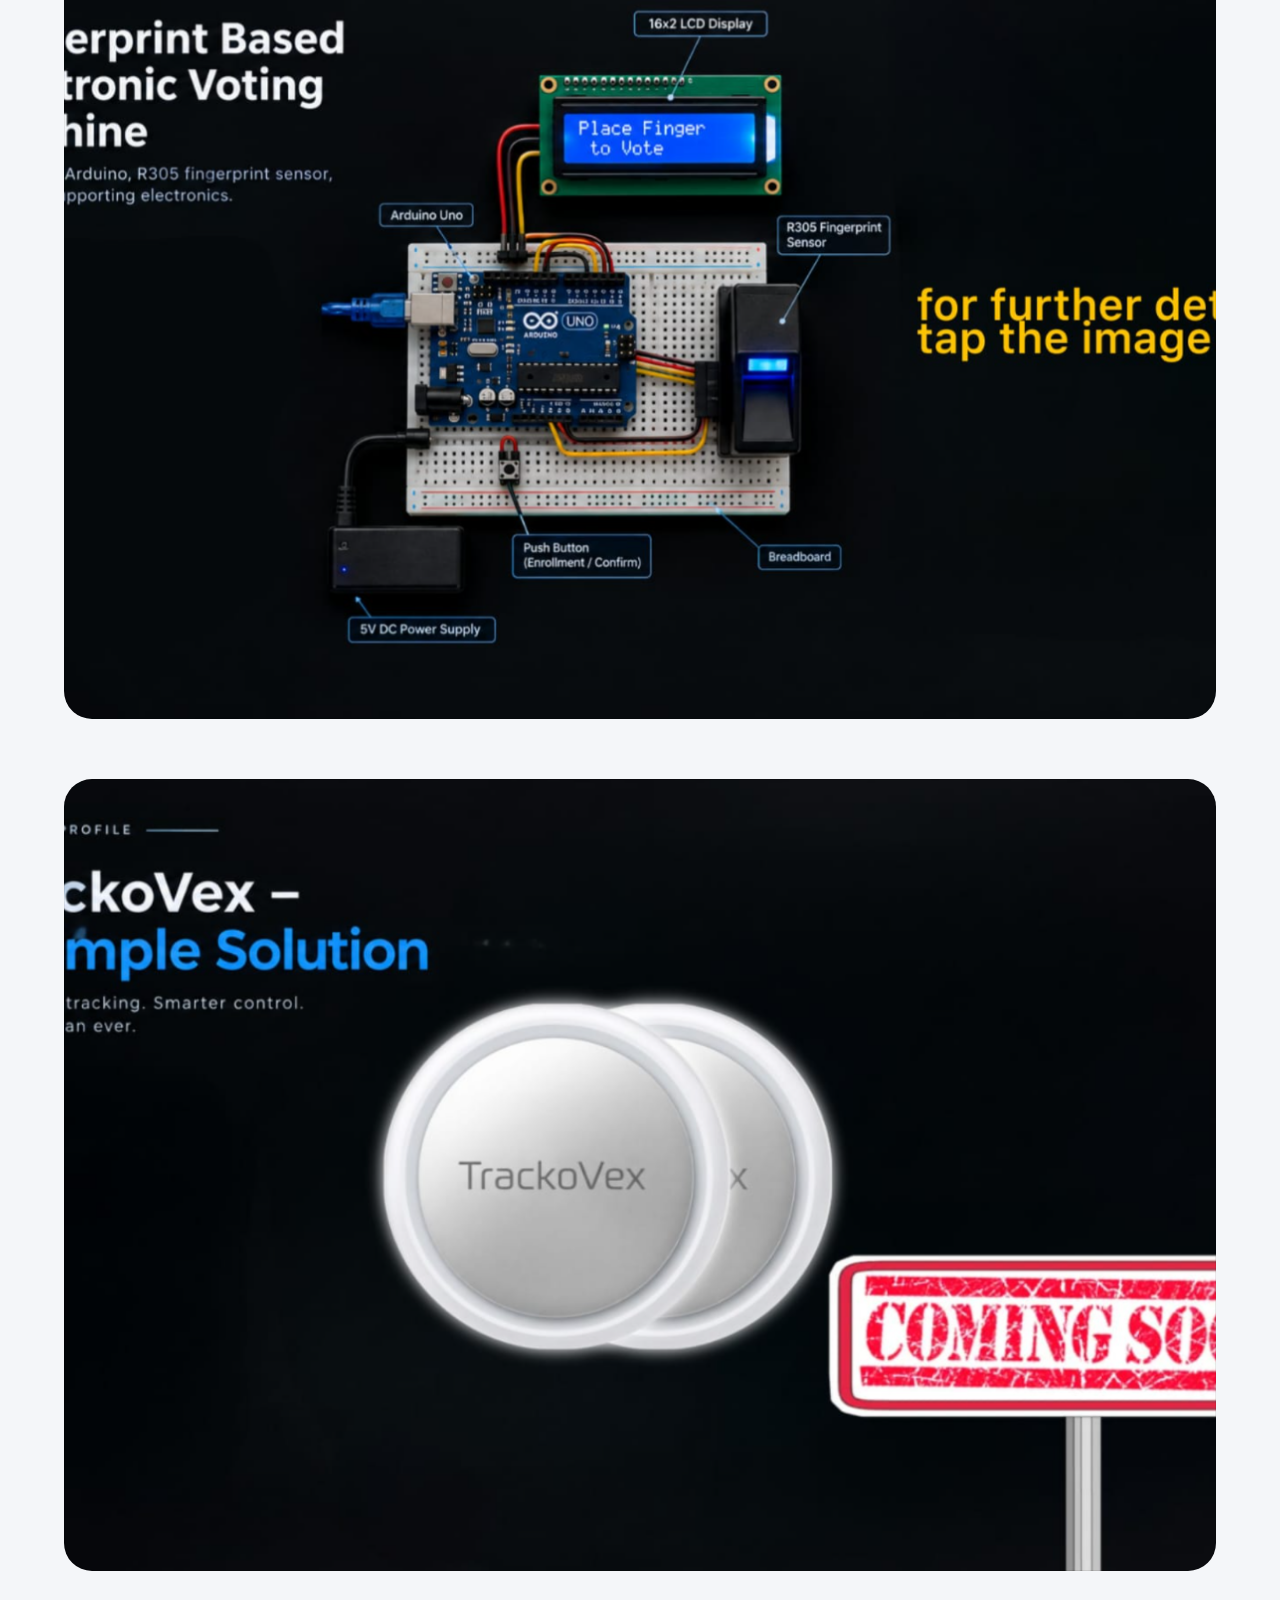
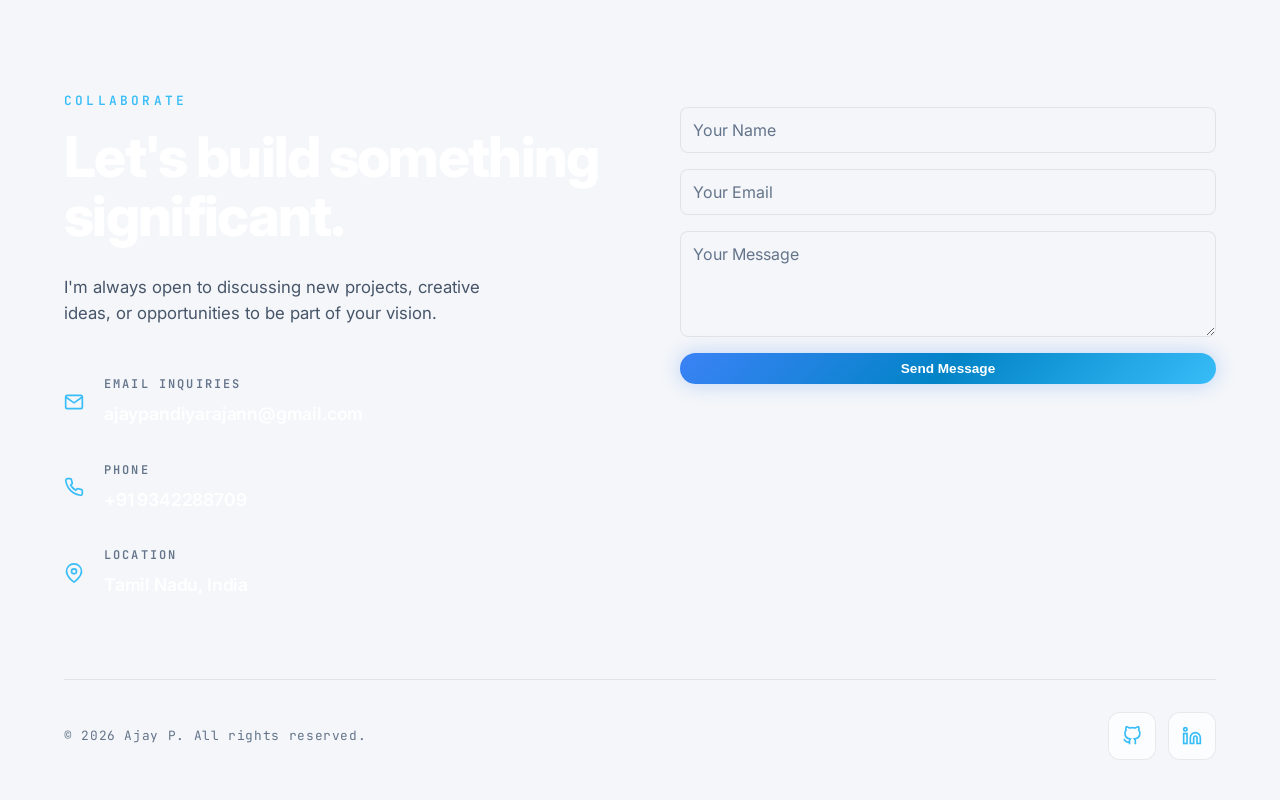
==== commit 6fb59a2a: "Update index.html" ====
--- a/index.html
+++ b/index.html
@@ -46,7 +46,7 @@
     </header>
 
     <main>
- <!-- Hero Section -->
+<!-- Hero Section -->
 <section id="hero" class="hero-section">
     <div class="hero-container">
         <div class="hero-text">
@@ -67,6 +67,25 @@
                     <span>View my Resume</span>
                     <svg width="18" height="18" viewBox="0 0 24 24" fill="none" stroke="currentColor" stroke-width="2"><path d="M18 13v6a2 2 0 0 1-2 2H5a2 2 0 0 1-2-2V8a2 2 0 0 1 2-2h6"></path><polyline points="15 3 21 3 21 9"></polyline><line x1="10" y1="14" x2="21" y2="3"></line></svg>
                 </a>
+                
+                <!-- Performance & Metrics Button -->
+                <div class="btn-glass hero-stats-btn" style="display: inline-flex; align-items: center; gap: 12px; padding: 10px 18px; border-radius: 12px; text-decoration: none; cursor: default;">
+                    <div class="stat-item" style="display: flex; flex-direction: column; align-items: center;">
+                        <span style="font-weight: 700; font-size: 0.95rem; color: var(--accent-cyan, #00f2fe);">3</span>
+                        <span style="font-size: 0.68rem; opacity: 0.8; text-transform: uppercase; letter-spacing: 0.5px;">Projects</span>
+                    </div>
+                    <span style="opacity: 0.3; font-weight: 300;">|</span>
+                    <div class="stat-item" style="display: flex; flex-direction: column; align-items: center;">
+                        <span style="font-weight: 700; font-size: 0.95rem; color: var(--accent-cyan, #00f2fe);">10</span>
+                        <span style="font-size: 0.68rem; opacity: 0.8; text-transform: uppercase; letter-spacing: 0.5px;">Certs</span>
+                    </div>
+                    <span style="opacity: 0.3; font-weight: 300;">|</span>
+                    <div class="stat-item" style="display: flex; flex-direction: column; align-items: center;">
+                        <span style="font-weight: 700; font-size: 0.95rem; color: var(--accent-cyan, #00f2fe);">8.04</span>
+                        <span style="font-size: 0.68rem; opacity: 0.8; text-transform: uppercase; letter-spacing: 0.5px;">CGPA</span>
+                    </div>
+                </div>
+
                 <a href="#contact" class="btn-glass">Get in Touch</a>
             </div>
         </div>
--- a/style.css
+++ b/style.css
@@ -1,24 +1,24 @@
 /* ==========================================================================
-   DARK LIQUID GLASS DESIGN SYSTEM (Awwwards Modern Glass UI)
+   DARK LIQUID GLASS DESIGN SYSTEM (Black & Blue Minimalist Theme)
    ========================================================================== */
 
 :root {
-  --bg-dark: #070709;
-  --bg-card: rgba(255, 255, 255, 0.03);
-  --bg-card-hover: rgba(255, 255, 255, 0.06);
-  --border-glass: rgba(255, 255, 255, 0.08);
-  --border-glass-bright: rgba(255, 255, 255, 0.2);
-
-  --text-primary: #ffffff;
-  --text-secondary: #a1a1aa;
-  --text-muted: #71717a;
-
-  --accent-purple: #7928CA;
-  --accent-pink: #FF0080;
-  --accent-cyan: #00DFD8;
-  --accent-blue: #0070F3;
-  --accent-gradient: linear-gradient(135deg, #7928CA 0%, #FF0080 50%, #00DFD8 100%);
-  --accent-glow: rgba(121, 40, 202, 0.35);
+  --bg-dark: #050811;
+  --bg-card: rgba(10, 20, 38, 0.45);
+  --bg-card-hover: rgba(15, 28, 54, 0.65);
+  --border-glass: rgba(59, 130, 246, 0.12);
+  --border-glass-bright: rgba(59, 130, 246, 0.35);
+
+  --text-primary: #f8fafc;
+  --text-secondary: #94a3b8;
+  --text-muted: #64748b;
+
+  --accent-purple: #1e3a8a;
+  --accent-pink: #0284c7;
+  --accent-cyan: #38bdf8;
+  --accent-blue: #3b82f6;
+  --accent-gradient: linear-gradient(135deg, #3b82f6 0%, #0284c7 50%, #38bdf8 100%);
+  --accent-glow: rgba(59, 130, 246, 0.25);
 
   /* Updated Font Definitions to match ajaypandiarajan.netlify.app */
   --font-main: 'Inter', -apple-system, BlinkMacSystemFont, 'Segoe UI', Roboto, sans-serif;
@@ -55,17 +55,17 @@
 .ambient-glow {
   position: fixed;
   border-radius: 50%;
-  filter: blur(120px);
+  filter: blur(140px);
   z-index: -1;
   pointer-events: none;
-  opacity: 0.45;
+  opacity: 0.35;
   animation: floatOrb 18s ease-in-out infinite alternate;
 }
 
 .orb-1 {
   width: 500px;
   height: 500px;
-  background: radial-gradient(circle, var(--accent-purple), transparent 70%);
+  background: radial-gradient(circle, rgba(59, 130, 246, 0.4), transparent 70%);
   top: -100px;
   left: -100px;
 }
@@ -73,7 +73,7 @@
 .orb-2 {
   width: 600px;
   height: 600px;
-  background: radial-gradient(circle, var(--accent-pink), transparent 70%);
+  background: radial-gradient(circle, rgba(2, 132, 199, 0.35), transparent 70%);
   bottom: 10%;
   right: -150px;
   animation-delay: -5s;
@@ -82,7 +82,7 @@
 .orb-3 {
   width: 450px;
   height: 450px;
-  background: radial-gradient(circle, var(--accent-cyan), transparent 70%);
+  background: radial-gradient(circle, rgba(56, 189, 248, 0.25), transparent 70%);
   top: 40%;
   left: 30%;
   animation-delay: -10s;
@@ -158,7 +158,7 @@
   background: var(--bg-card-hover);
   border-color: var(--border-glass-bright);
   transform: translateY(-4px);
-  box-shadow: 0 20px 40px rgba(0, 0, 0, 0.4), 0 0 30px var(--accent-glow);
+  box-shadow: 0 20px 40px rgba(0, 0, 0, 0.6), 0 0 30px var(--accent-glow);
 }
 
 .card-glow {
@@ -167,7 +167,7 @@
   left: 0;
   width: 100%;
   height: 100%;
-  background: radial-gradient(600px circle at var(--mouse-x, 50%) var(--mouse-y, 50%), rgba(255,255,255,0.06), transparent 40%);
+  background: radial-gradient(600px circle at var(--mouse-x, 50%) var(--mouse-y, 50%), rgba(59, 130, 246, 0.08), transparent 40%);
   pointer-events: none;
 }
 
@@ -190,7 +190,7 @@
   width: 100%;
   max-width: 900px;
   padding: 10px 24px;
-  background: rgba(15, 15, 20, 0.65);
+  background: rgba(5, 8, 17, 0.75);
   backdrop-filter: blur(24px);
   -webkit-backdrop-filter: blur(24px);
   border: 1px solid var(--border-glass);
@@ -207,7 +207,7 @@
   text-decoration: none;
 }
 
-.nav-logo .dot { color: var(--accent-pink); }
+.nav-logo .dot { color: var(--accent-cyan); }
 
 .nav-links {
   display: flex;
@@ -224,7 +224,7 @@
 
 .nav-item:hover, .nav-item.active {
   color: var(--text-primary);
-  text-shadow: 0 0 12px rgba(255,255,255,0.5);
+  text-shadow: 0 0 12px rgba(56, 189, 248, 0.5);
 }
 
 /* Buttons */
@@ -246,12 +246,12 @@
   font-size: 0.85rem;
   font-weight: 600;
   transition: var(--transition-smooth);
-  box-shadow: 0 0 20px rgba(255, 0, 128, 0.3);
+  box-shadow: 0 0 20px rgba(59, 130, 246, 0.3);
 }
 
 .btn-glow:hover {
   transform: scale(1.05);
-  box-shadow: 0 0 30px rgba(255, 0, 128, 0.6);
+  box-shadow: 0 0 30px rgba(56, 189, 248, 0.5);
 }
 
 .btn-primary {
@@ -287,8 +287,8 @@
 }
 
 .btn-glass:hover {
-  border-color: var(--text-primary);
-  background: rgba(255, 255, 255, 0.1);
+  border-color: var(--accent-cyan);
+  background: rgba(59, 130, 246, 0.15);
 }
 
 /* Hero Section */
@@ -313,8 +313,8 @@
   display: inline-flex;
   align-items: center;
   gap: 8px;
-  background: rgba(0, 223, 216, 0.1);
-  border: 1px solid rgba(0, 223, 216, 0.3);
+  background: rgba(56, 189, 248, 0.08);
+  border: 1px solid rgba(56, 189, 248, 0.25);
   padding: 6px 16px;
   border-radius: 100px;
   font-size: 0.8rem;
@@ -332,9 +332,9 @@
 }
 
 @keyframes pulse {
-  0% { transform: scale(0.95); box-shadow: 0 0 0 0 rgba(0, 223, 216, 0.7); }
-  70% { transform: scale(1); box-shadow: 0 0 0 10px rgba(0, 223, 216, 0); }
-  100% { transform: scale(0.95); box-shadow: 0 0 0 0 rgba(0, 223, 216, 0); }
+  0% { transform: scale(0.95); box-shadow: 0 0 0 0 rgba(56, 189, 248, 0.7); }
+  70% { transform: scale(1); box-shadow: 0 0 0 10px rgba(56, 189, 248, 0); }
+  100% { transform: scale(0.95); box-shadow: 0 0 0 0 rgba(56, 189, 248, 0); }
 }
 
 .hero-title {
@@ -389,7 +389,7 @@
   height: 100%;
   background: var(--accent-gradient);
   filter: blur(50px);
-  opacity: 0.3;
+  opacity: 0.25;
   z-index: -1;
 }
 
@@ -417,7 +417,7 @@
 
 .floating-tag {
   position: absolute;
-  background: rgba(10, 10, 15, 0.85);
+  background: rgba(5, 8, 17, 0.85);
   backdrop-filter: blur(16px);
   -webkit-backdrop-filter: blur(16px);
   border: 1px solid var(--border-glass-bright);
@@ -428,7 +428,7 @@
   gap: 8px;
   font-size: 0.85rem;
   font-weight: 500;
-  box-shadow: 0 10px 20px rgba(0,0,0,0.4);
+  box-shadow: 0 10px 20px rgba(0,0,0,0.6);
   z-index: 10;
 }
 
@@ -439,13 +439,13 @@
 .quote-card {
   text-align: center;
   padding: 48px;
-  border-color: rgba(255, 255, 255, 0.12);
+  border-color: var(--border-glass);
 }
 
 .quote-icon {
   font-family: var(--font-mono);
   font-size: 4rem;
-  color: var(--accent-pink);
+  color: var(--accent-blue);
   line-height: 1;
   margin-bottom: -20px;
 }
@@ -489,7 +489,7 @@
 
 .edu-icon {
   font-size: 2rem;
-  background: rgba(255, 255, 255, 0.05);
+  background: rgba(59, 130, 246, 0.08);
   border: 1px solid var(--border-glass);
   padding: 12px;
   border-radius: 16px;
@@ -538,7 +538,7 @@
 }
 
 .grade-cyan { font-weight: 700; font-size: 1.05rem; color: var(--accent-cyan); }
-.grade-pink { font-weight: 700; font-size: 1.05rem; color: var(--accent-pink); }
+.grade-pink { font-weight: 700; font-size: 1.05rem; color: var(--accent-blue); }
 .detail-desc { font-size: 0.9rem; color: var(--text-secondary); }
 
 /* Bento Grid Architecture */
@@ -552,7 +552,7 @@
 
 .glass-tag {
   display: inline-block;
-  background: rgba(255, 255, 255, 0.05);
+  background: rgba(255, 255, 255, 0.03);
   border: 1px solid var(--border-glass);
   padding: 6px 14px;
   border-radius: 100px;
@@ -562,15 +562,15 @@
 }
 
 .glass-tag:hover {
-  background: rgba(255, 255, 255, 0.15);
-  border-color: rgba(255, 255, 255, 0.3);
+  background: rgba(59, 130, 246, 0.15);
+  border-color: var(--border-glass-bright);
   color: #fff;
 }
 
 .glass-tag.highlight {
-  border-color: rgba(255, 0, 128, 0.4);
+  border-color: rgba(56, 189, 248, 0.4);
   color: #fff;
-  background: rgba(255, 0, 128, 0.1);
+  background: rgba(56, 189, 248, 0.1);
 }
 
 .tags-container {
@@ -608,7 +608,7 @@
 .cert-card-item:hover {
   transform: translateY(-6px);
   border-color: var(--accent-cyan);
-  box-shadow: 0 12px 30px rgba(0, 223, 216, 0.15);
+  box-shadow: 0 12px 30px rgba(56, 189, 248, 0.15);
 }
 
 .cert-img-wrapper {
@@ -658,7 +658,7 @@
   font-size: 0.75rem;
   font-weight: 600;
   letter-spacing: 0.5px;
-  opacity: 0.7;
+  opacity: 0.8;
   text-transform: uppercase;
 }
 
@@ -685,7 +685,7 @@
   min-height: 600px;
   border-radius: 28px;
   overflow: hidden;
-  background-color: #000;
+  background-color: #03060d;
   cursor: pointer;
 }
 
@@ -693,7 +693,7 @@
 .project-thin-border {
   position: absolute;
   inset: 0;
-  border: 1px solid rgba(255, 255, 255, 0.15);
+  border: 1px solid var(--border-glass);
   border-radius: 28px;
   pointer-events: none;
   z-index: 10;
@@ -701,7 +701,7 @@
 }
 
 .fullpage-project-card:hover .project-thin-border {
-  border-color: rgba(255, 255, 255, 0.5);
+  border-color: var(--border-glass-bright);
 }
 
 /* Project Image Fill */
@@ -721,7 +721,7 @@
 .project-hover-overlay {
   position: absolute;
   inset: 0;
-  background: linear-gradient(to top, rgba(7, 7, 9, 0.95) 15%, rgba(7, 7, 9, 0.6) 60%, rgba(0, 0, 0, 0.1) 100%);
+  background: linear-gradient(to top, rgba(5, 8, 17, 0.95) 15%, rgba(5, 8, 17, 0.6) 60%, rgba(0, 0, 0, 0.1) 100%);
   backdrop-filter: blur(12px);
   -webkit-backdrop-filter: blur(12px);
   display: flex;
@@ -786,7 +786,7 @@
 
 .footer-card {
   padding: 60px 40px;
-  background: rgba(20, 20, 28, 0.5);
+  background: var(--bg-card);
 }
 
 .footer-title {
@@ -963,15 +963,16 @@
   .project-hover-overlay {
     opacity: 0.9;
     transform: translateY(0);
-    background: linear-gradient(to top, rgba(7, 7, 9, 0.98) 40%, rgba(7, 7, 9, 0.4) 100%);
+    background: linear-gradient(to top, rgba(5, 8, 17, 0.98) 40%, rgba(5, 8, 17, 0.4) 100%);
   }
 }
+
 /* Vision & Mission Side-by-Side Layout */
 .vision-mission-grid {
     display: grid;
     grid-template-columns: repeat(2, 1fr);
     gap: 24px;
-    margin-bottom: 40px; /* Space between grid and quote card */
+    margin-bottom: 40px;
 }
 
 .vm-card {
@@ -985,7 +986,7 @@
 .vm-title {
     font-size: 1.35rem;
     font-weight: 700;
-    color: var(--text-primary, #ffffff);
+    color: var(--text-primary);
     margin-bottom: 14px;
     display: flex;
     align-items: center;
@@ -993,12 +994,11 @@
 }
 
 .vm-desc {
-    color: var(--text-secondary, #a0aec0);
+    color: var(--text-secondary);
     font-size: 0.98rem;
     line-height: 1.65;
 }
 
-/* Responsive adjustment for small/mobile screens */
 @media (max-width: 768px) {
     .vision-mission-grid {
         grid-template-columns: 1fr;
@@ -1023,19 +1023,17 @@
   padding-bottom: 80px;
 }
 
-/* Category Subtitle ("COLLABORATE") */
 .contact-info .section-subtitle {
   font-family: var(--font-mono);
   font-size: 0.8rem;
   font-weight: 600;
   letter-spacing: 0.25em;
-  color: #6366f1; /* Crisp indigo accent */
+  color: var(--accent-cyan);
   text-transform: uppercase;
   margin-bottom: 16px;
   display: block;
 }
 
-/* Main Heading ("Let's build something significant.") */
 .contact-heading {
   font-family: var(--font-main);
   font-size: 3.5rem;
@@ -1046,18 +1044,16 @@
   margin-bottom: 28px;
 }
 
-/* Bio / Paragraph Subtext */
 .contact-subtext {
   font-family: var(--font-main);
   font-size: 1.05rem;
   font-weight: 400;
   line-height: 1.6;
-  color: #a1a1aa;
+  color: var(--text-secondary);
   max-width: 440px;
   margin-bottom: 48px;
 }
 
-/* Info Details Block (Email, Phone, Location) */
 .contact-details {
   display: flex;
   flex-direction: column;
@@ -1074,10 +1070,9 @@
   display: flex;
   align-items: center;
   justify-content: center;
-  color: #ffffff;
-}
-
-/* Labels ("EMAIL INQUIRIES", "FULL IDENTITY", etc.) */
+  color: var(--accent-cyan);
+}
+
 .contact-item .detail-label,
 .form-group label {
   display: block;
@@ -1085,12 +1080,11 @@
   font-size: 0.75rem;
   font-weight: 600;
   letter-spacing: 0.18em;
-  color: #a1a1aa;
+  color: var(--text-muted);
   text-transform: uppercase;
   margin-bottom: 6px;
 }
 
-/* Info Values (e.g., mailto address, phone number) */
 .contact-item .detail-value {
   font-family: var(--font-main);
   font-size: 1.1rem;
@@ -1100,7 +1094,6 @@
   letter-spacing: -0.01em;
 }
 
-/* Minimalist Form Elements */
 .contact-form {
   display: flex;
   flex-direction: column;
@@ -1117,7 +1110,7 @@
   width: 100%;
   background: transparent;
   border: none;
-  border-bottom: 1px solid rgba(255, 255, 255, 0.15);
+  border-bottom: 1px solid var(--border-glass);
   padding: 12px 0;
   color: #ffffff;
   font-family: var(--font-main);
@@ -1128,16 +1121,15 @@
 
 .form-group input::placeholder,
 .form-group textarea::placeholder {
-  color: #3f3f46;
+  color: var(--text-muted);
   font-family: var(--font-main);
 }
 
 .form-group input:focus,
 .form-group textarea:focus {
-  border-bottom-color: #ffffff;
-}
-
-/* Transmit Button Typography */
+  border-bottom-color: var(--accent-cyan);
+}
+
 .btn-transmit {
   width: 100%;
   background: #ffffff;
@@ -1159,14 +1151,13 @@
   transform: translateY(-2px);
 }
 
-/* Footer Bottom Bar Fonts */
 .contact-footer-bar {
   display: flex;
   justify-content: space-between;
   align-items: center;
   padding-top: 32px;
-  border-top: 1px solid rgba(255, 255, 255, 0.08);
-  color: #71717a;
+  border-top: 1px solid var(--border-glass);
+  color: var(--text-muted);
   font-family: var(--font-mono);
   font-size: 0.8rem;
   letter-spacing: 0.05em;
@@ -1180,20 +1171,20 @@
 .social-box-icon {
   width: 48px;
   height: 48px;
-  background: rgba(255, 255, 255, 0.03);
-  border: 1px solid rgba(255, 255, 255, 0.1);
+  background: var(--bg-card);
+  border: 1px solid var(--border-glass);
   border-radius: 12px;
   display: flex;
   align-items: center;
   justify-content: center;
-  color: #0284c7;
+  color: var(--accent-cyan);
   text-decoration: none;
   transition: all 0.3s ease;
 }
 
 .social-box-icon:hover {
-  background: rgba(255, 255, 255, 0.08);
-  border-color: rgba(255, 255, 255, 0.25);
+  background: rgba(59, 130, 246, 0.15);
+  border-color: var(--border-glass-bright);
   color: #ffffff;
   transform: translateY(-3px);
 }
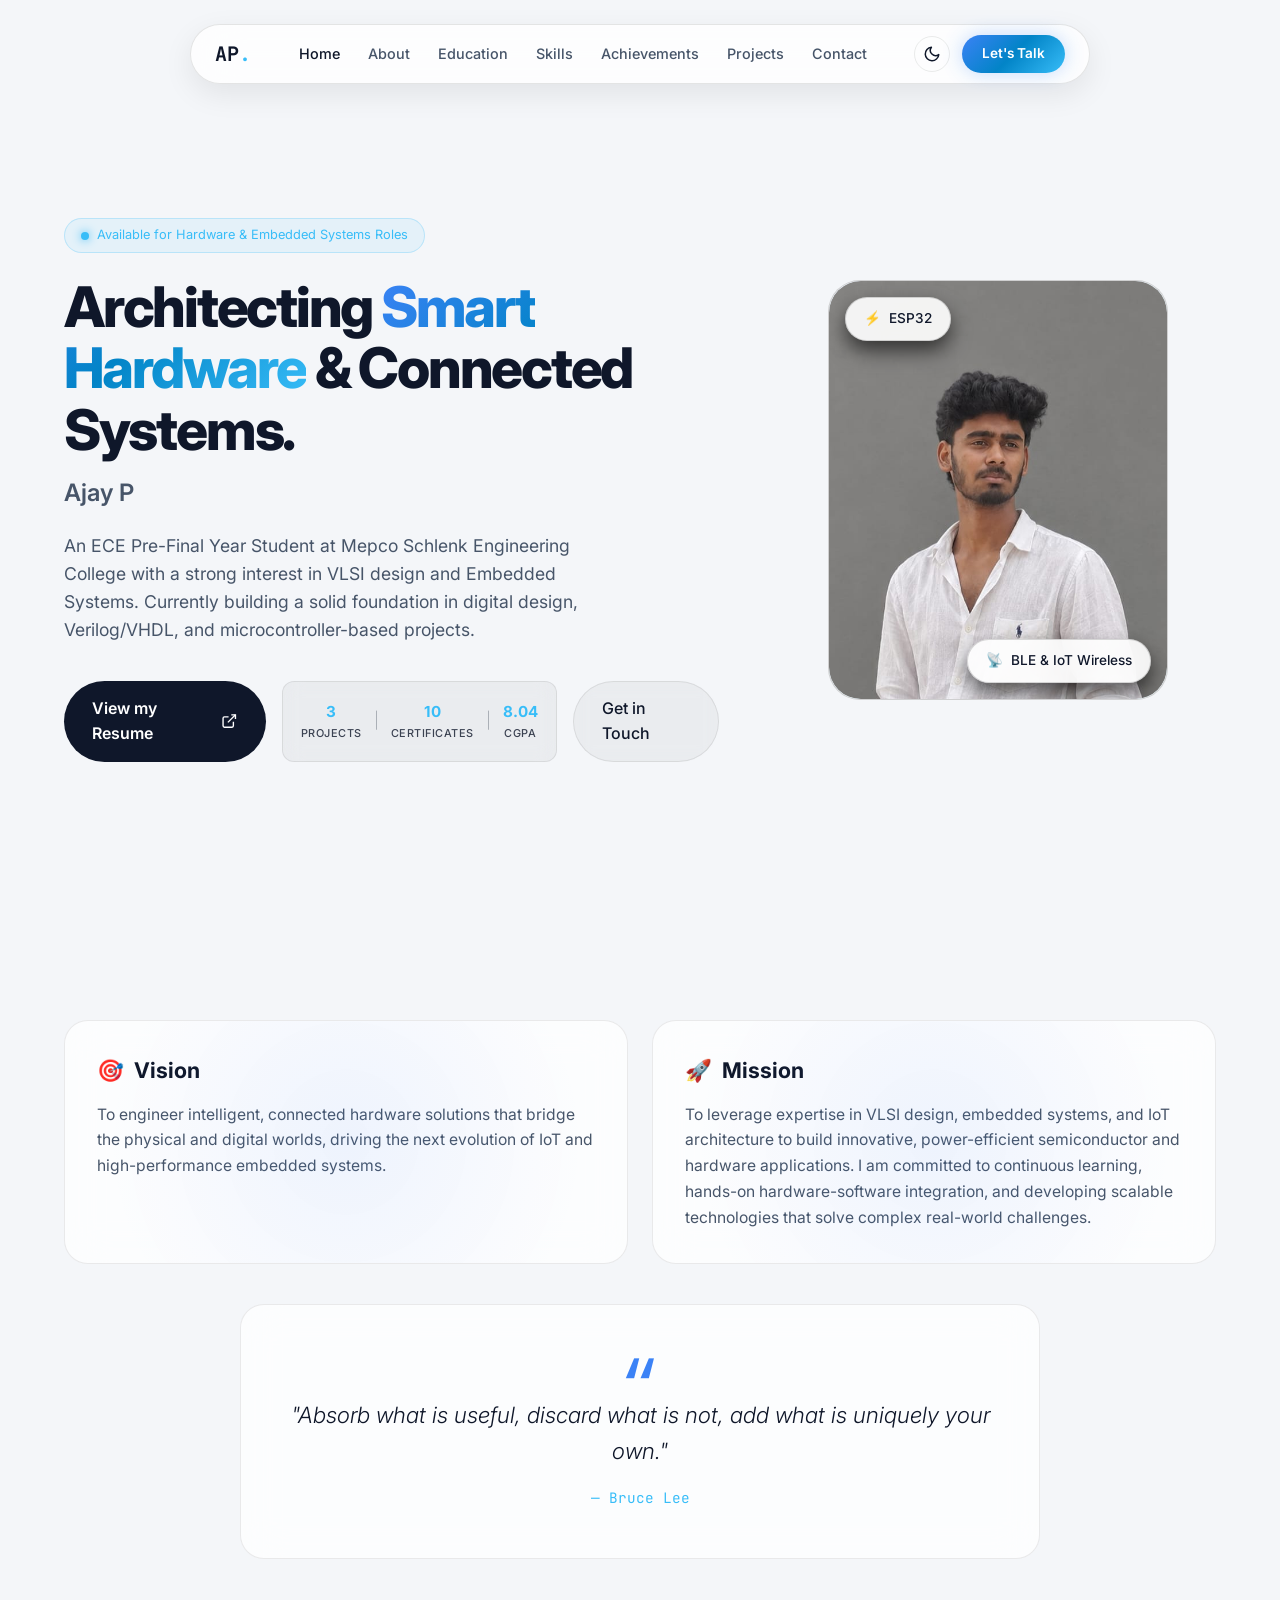
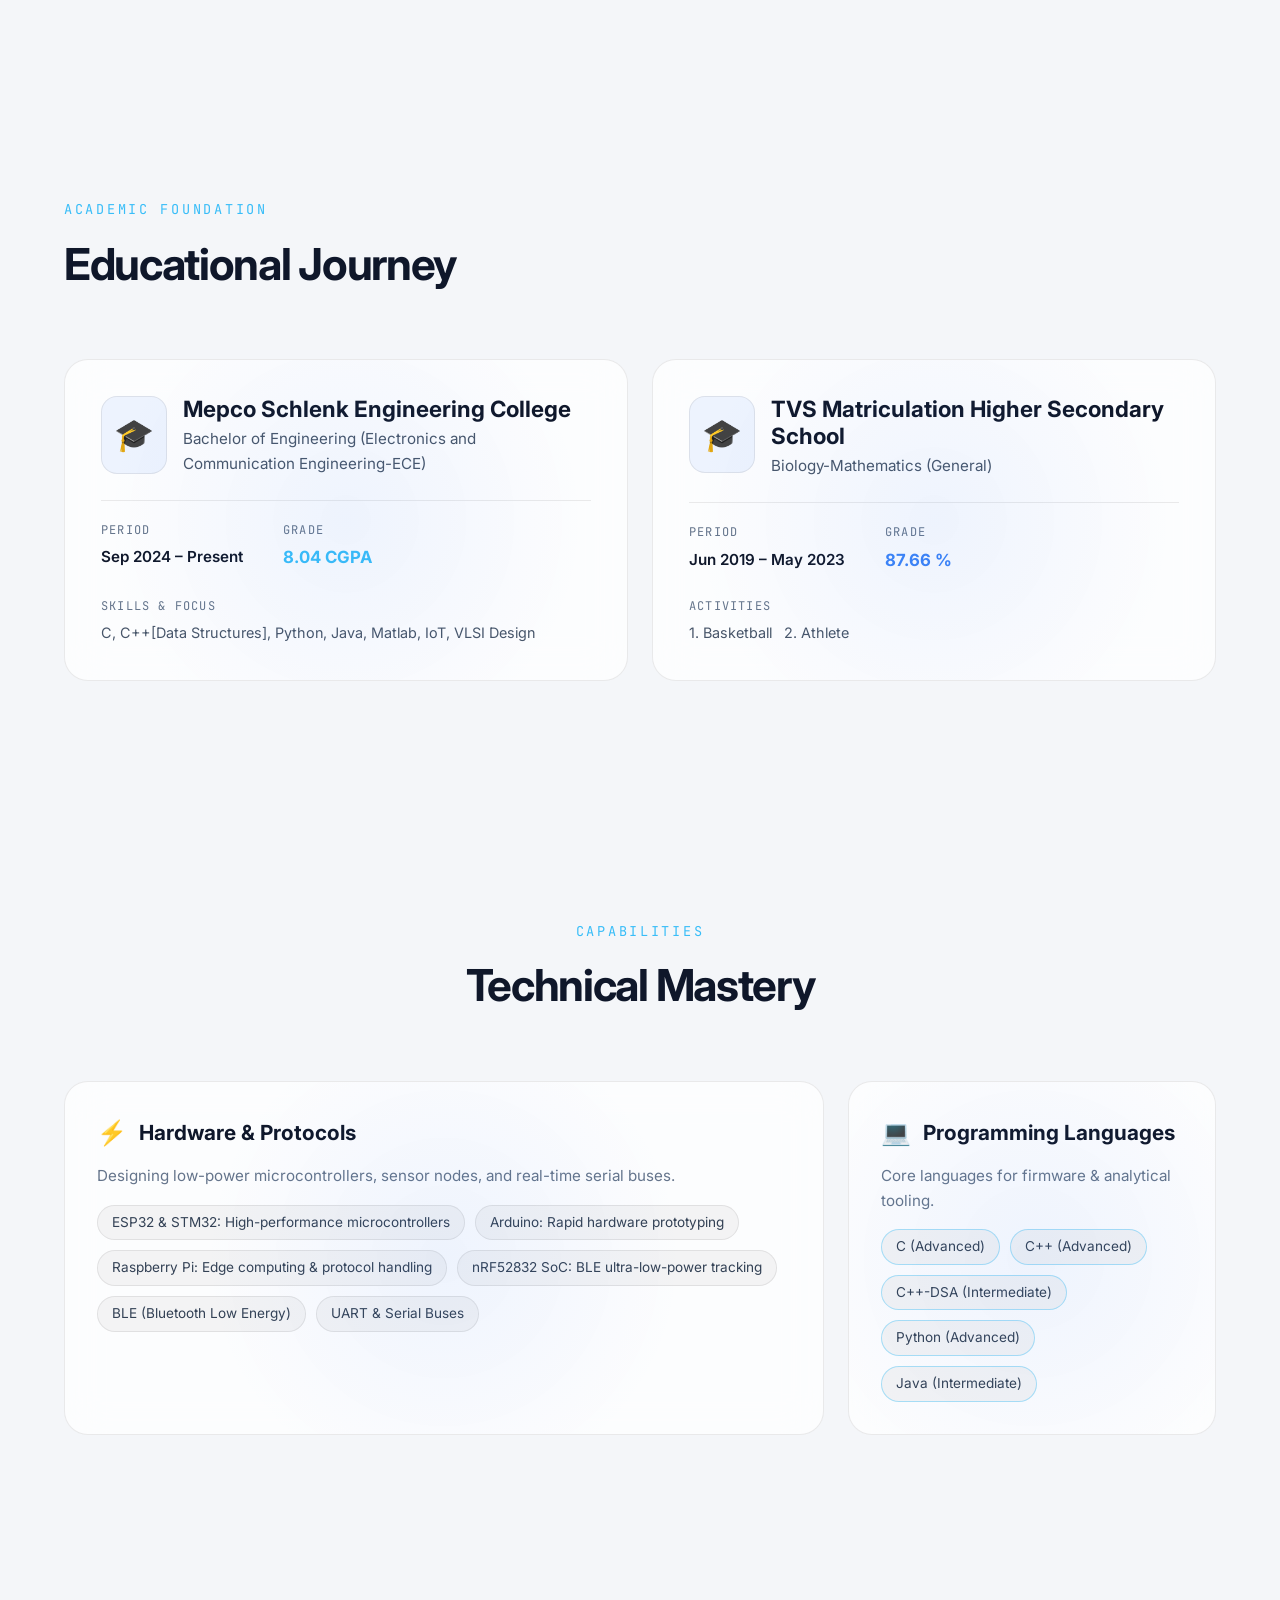
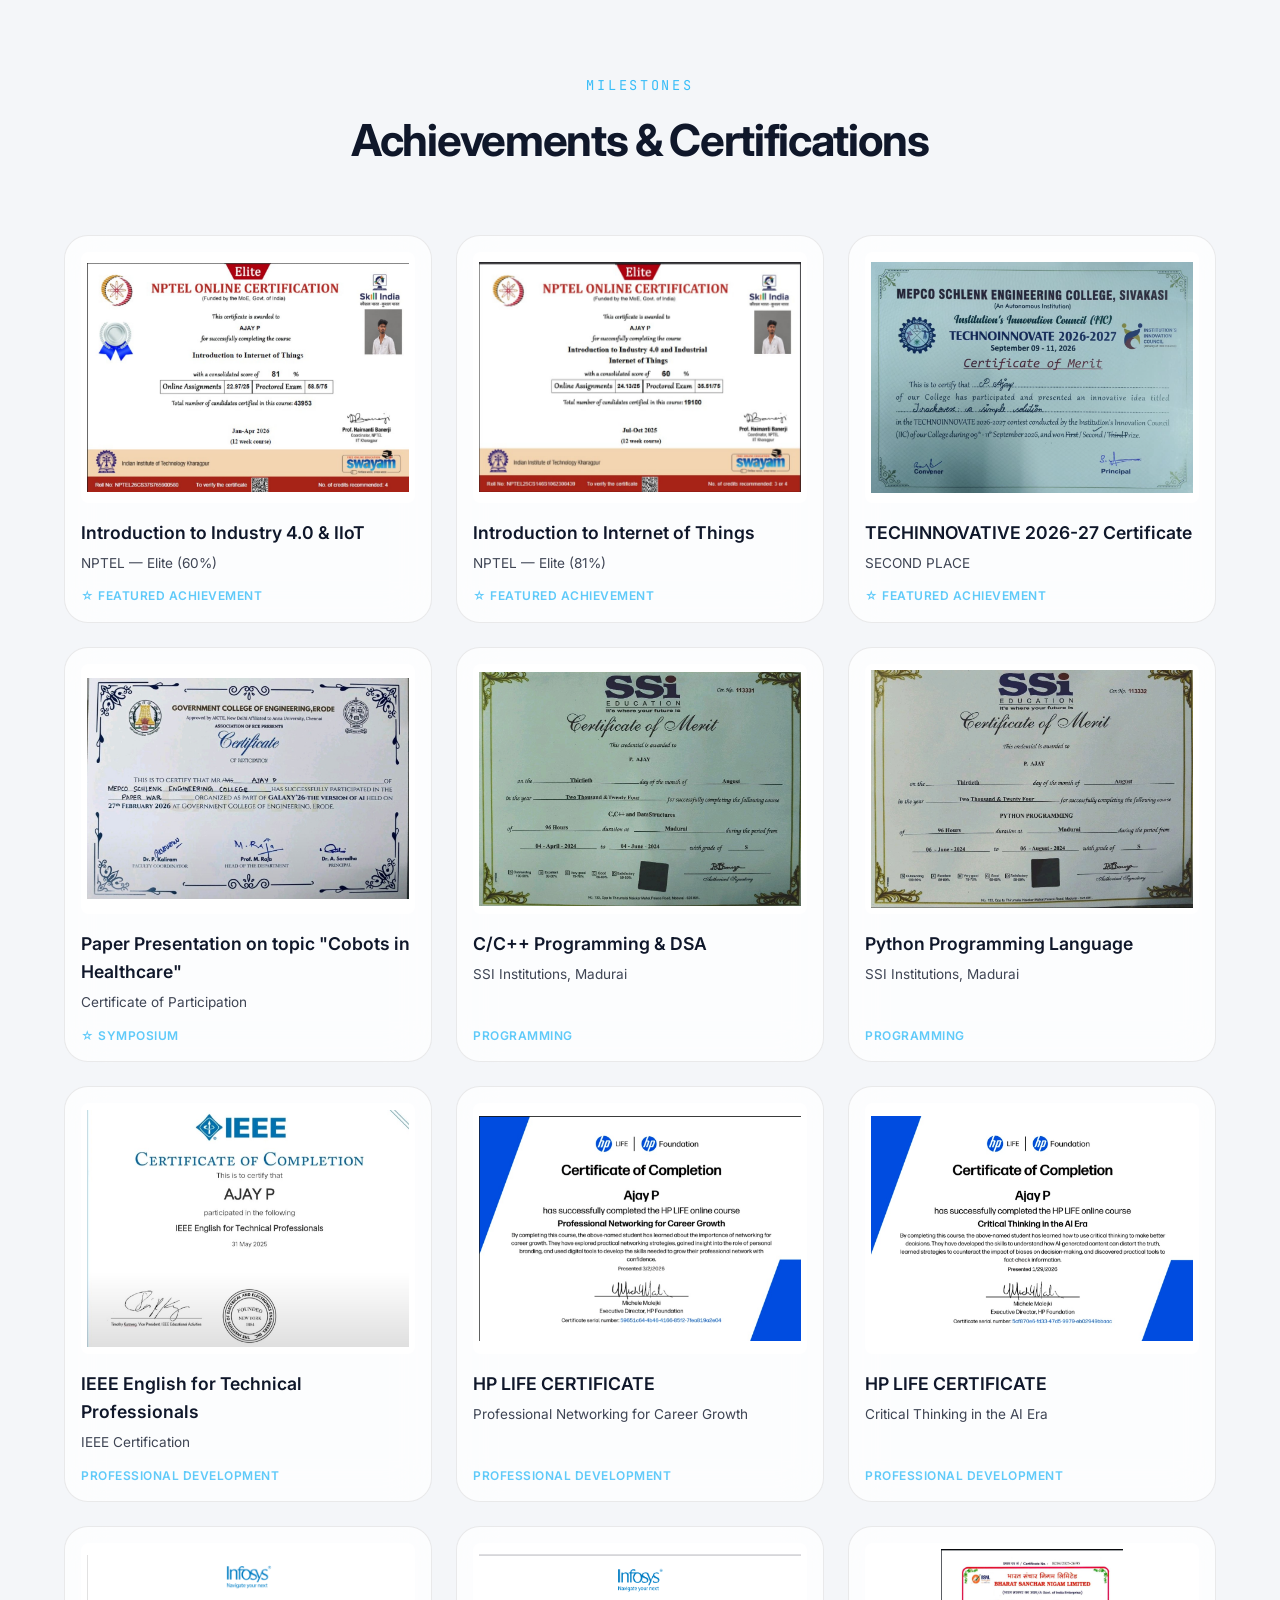
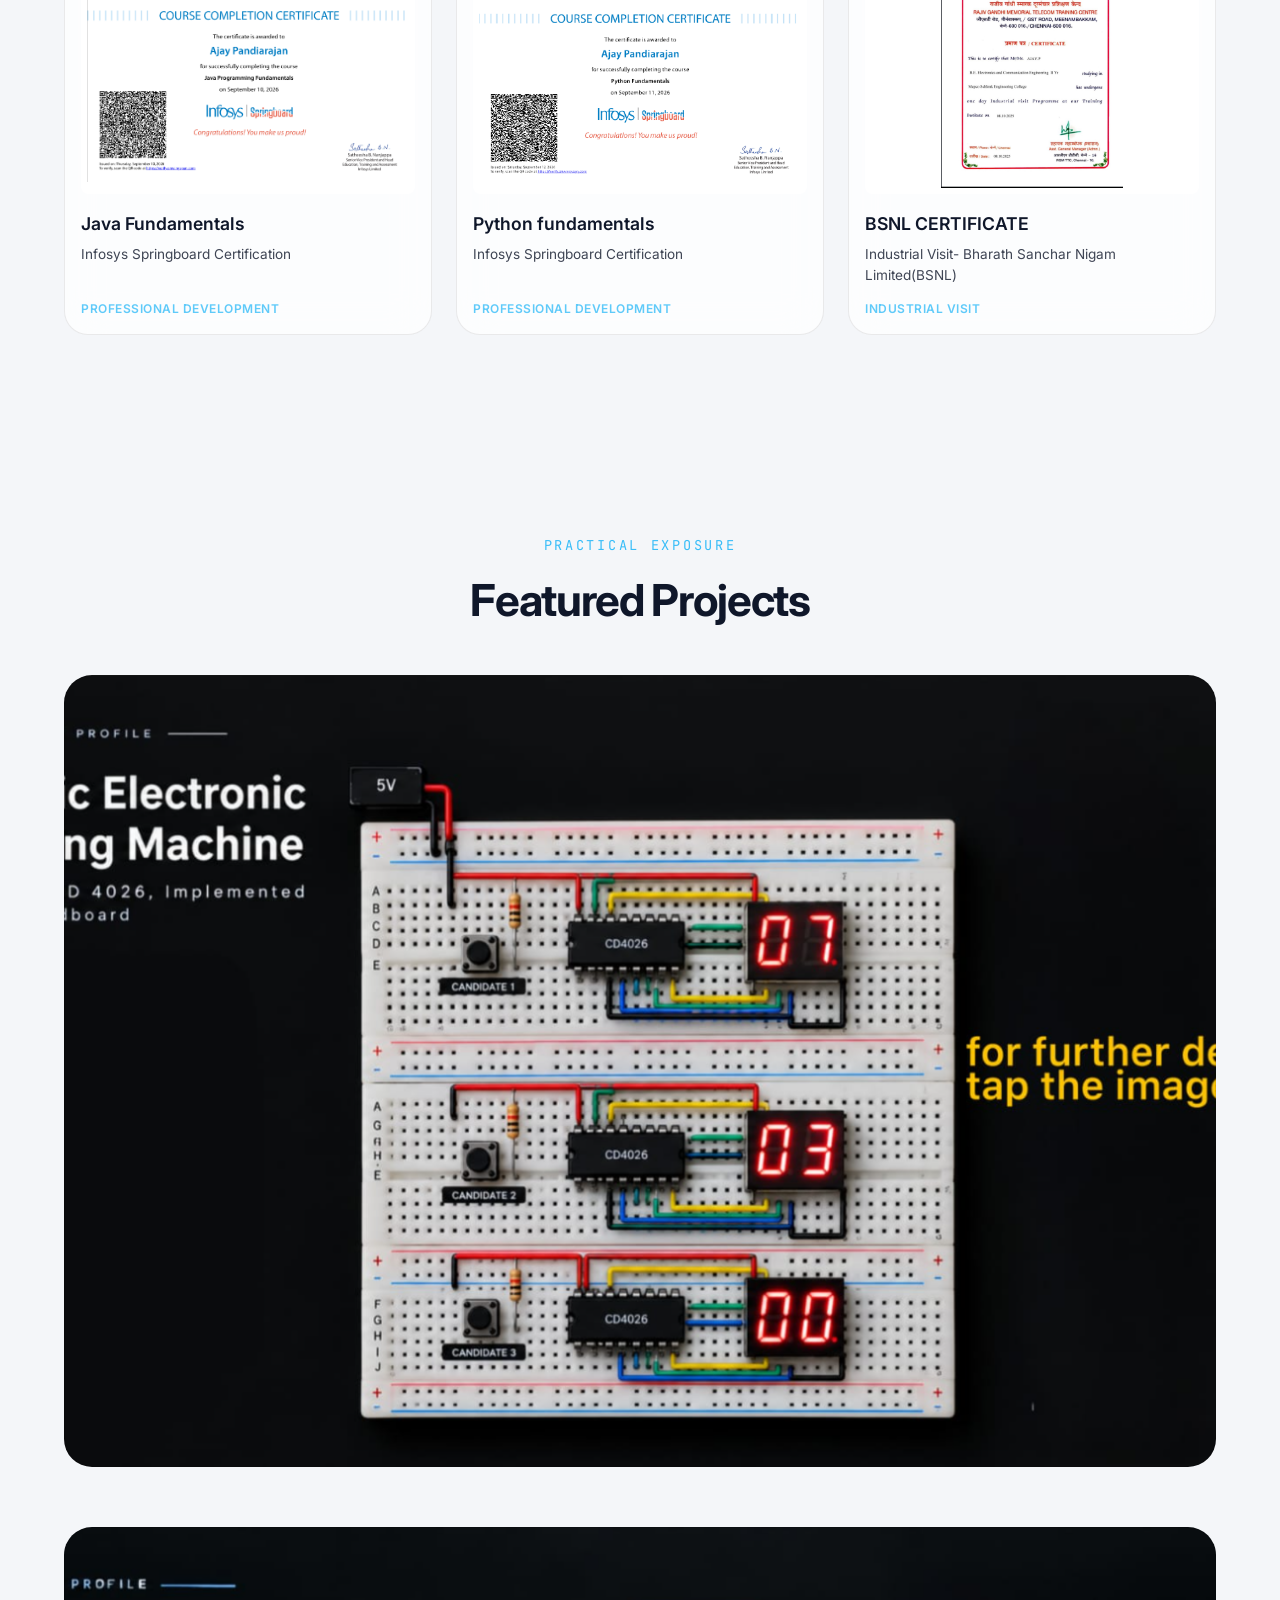
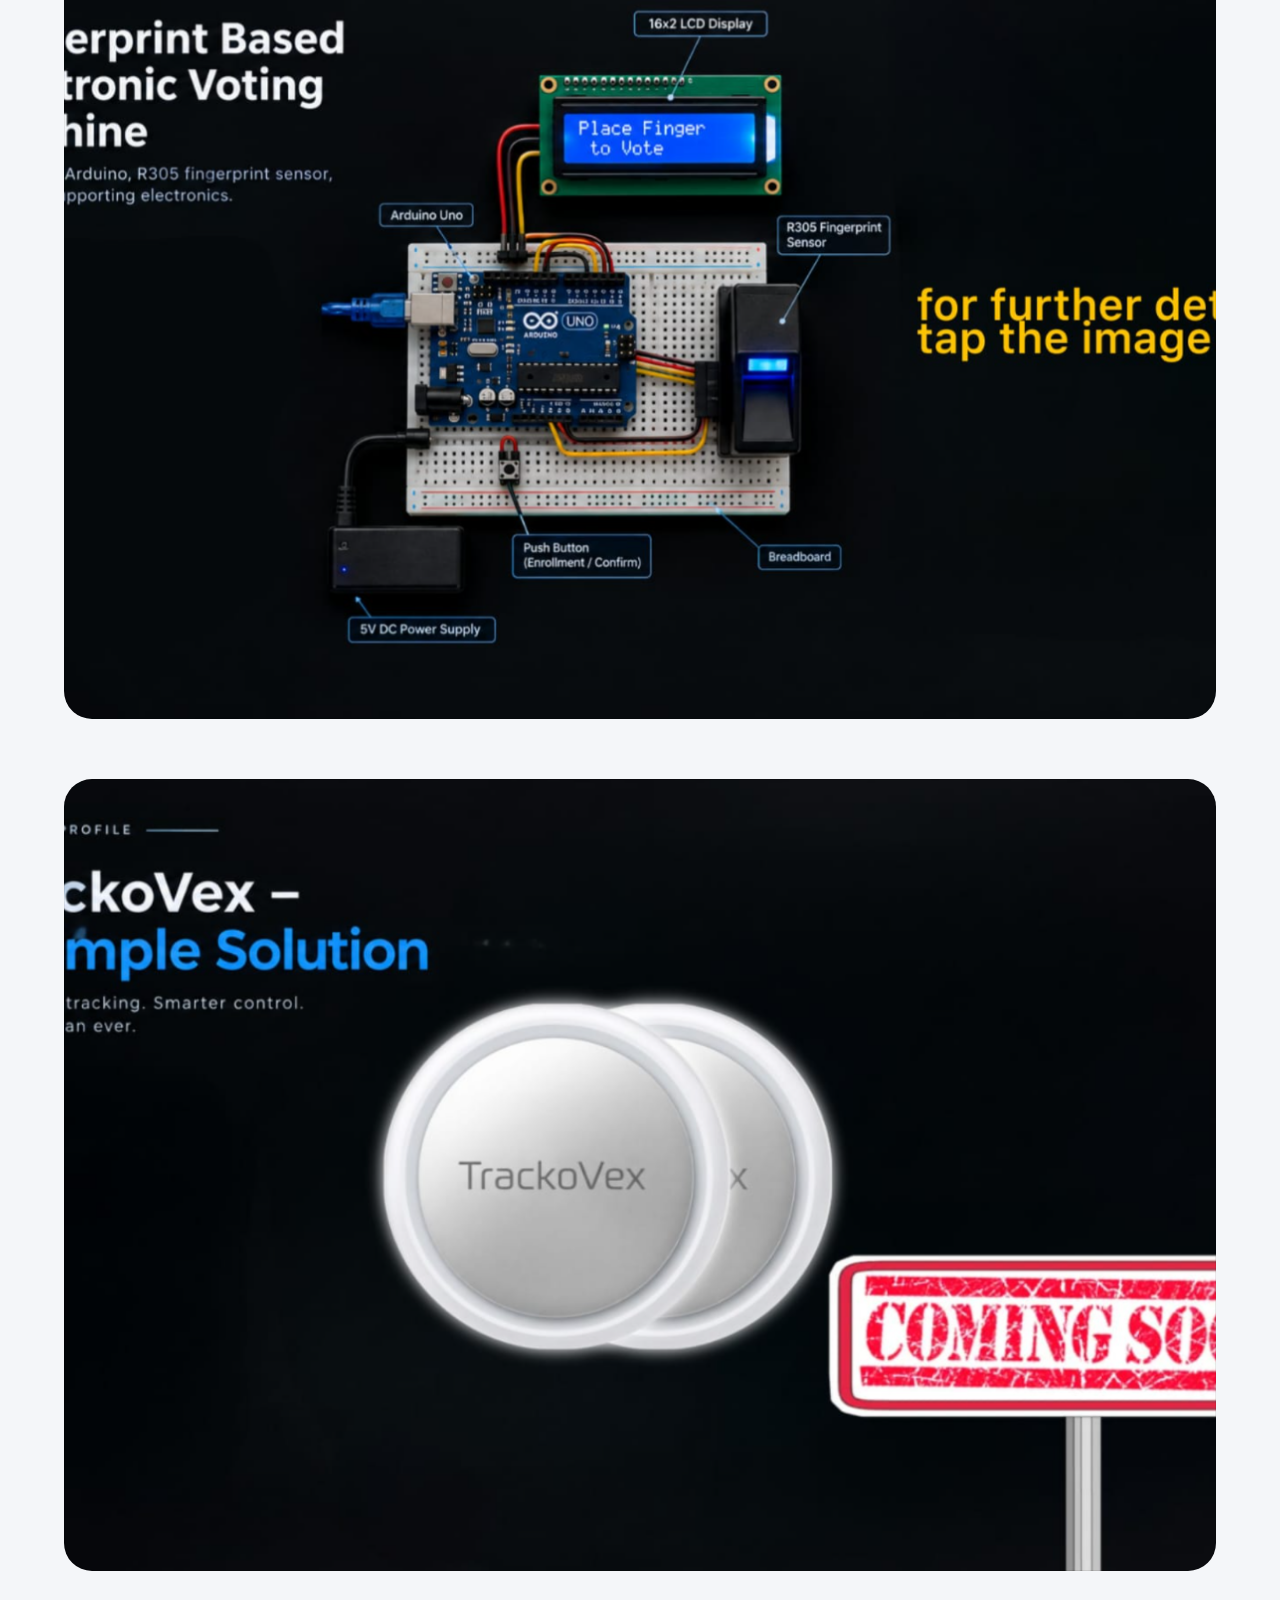
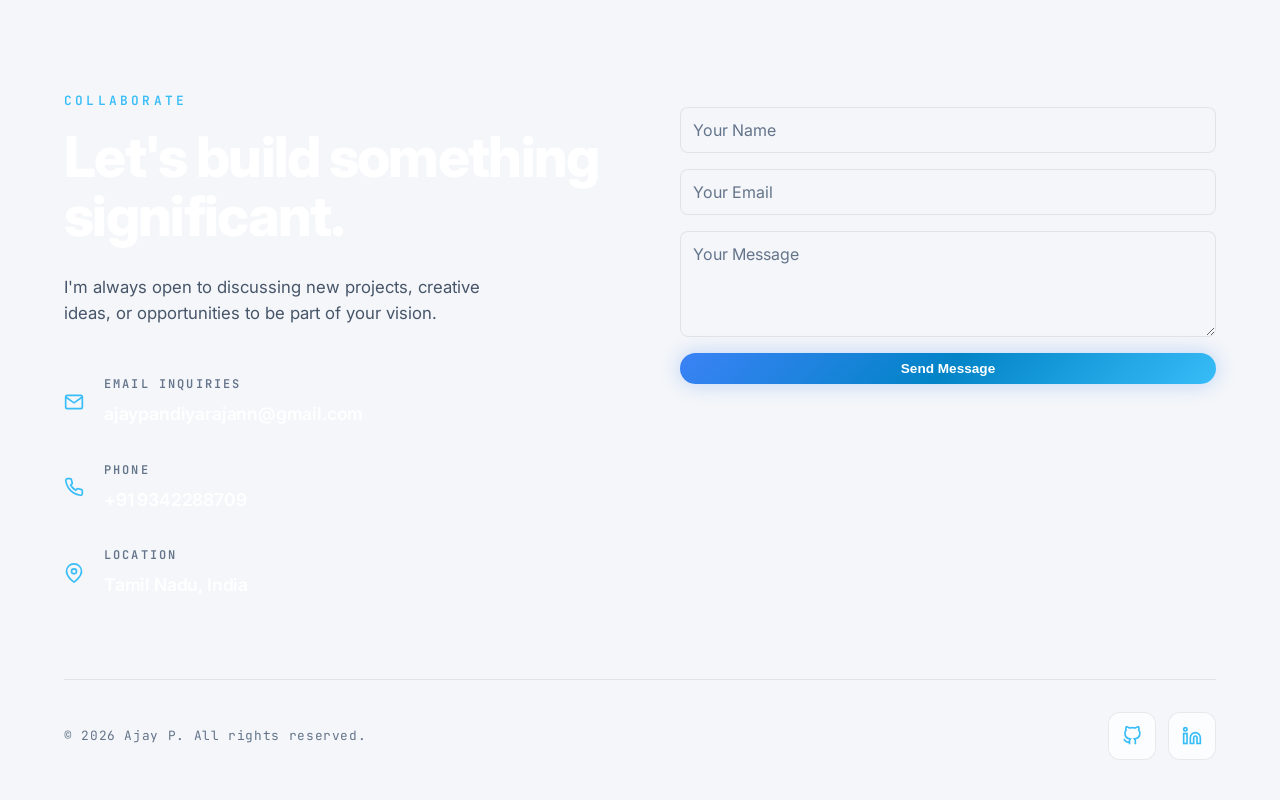
==== commit b372a2b7: "Update index.html" ====
--- a/index.html
+++ b/index.html
@@ -77,7 +77,7 @@
                     <span style="opacity: 0.3; font-weight: 300;">|</span>
                     <div class="stat-item" style="display: flex; flex-direction: column; align-items: center;">
                         <span style="font-weight: 700; font-size: 0.95rem; color: var(--accent-cyan, #00f2fe);">10</span>
-                        <span style="font-size: 0.68rem; opacity: 0.8; text-transform: uppercase; letter-spacing: 0.5px;">Certs</span>
+                        <span style="font-size: 0.68rem; opacity: 0.8; text-transform: uppercase; letter-spacing: 0.5px;">Certificates</span>
                     </div>
                     <span style="opacity: 0.3; font-weight: 300;">|</span>
                     <div class="stat-item" style="display: flex; flex-direction: column; align-items: center;">
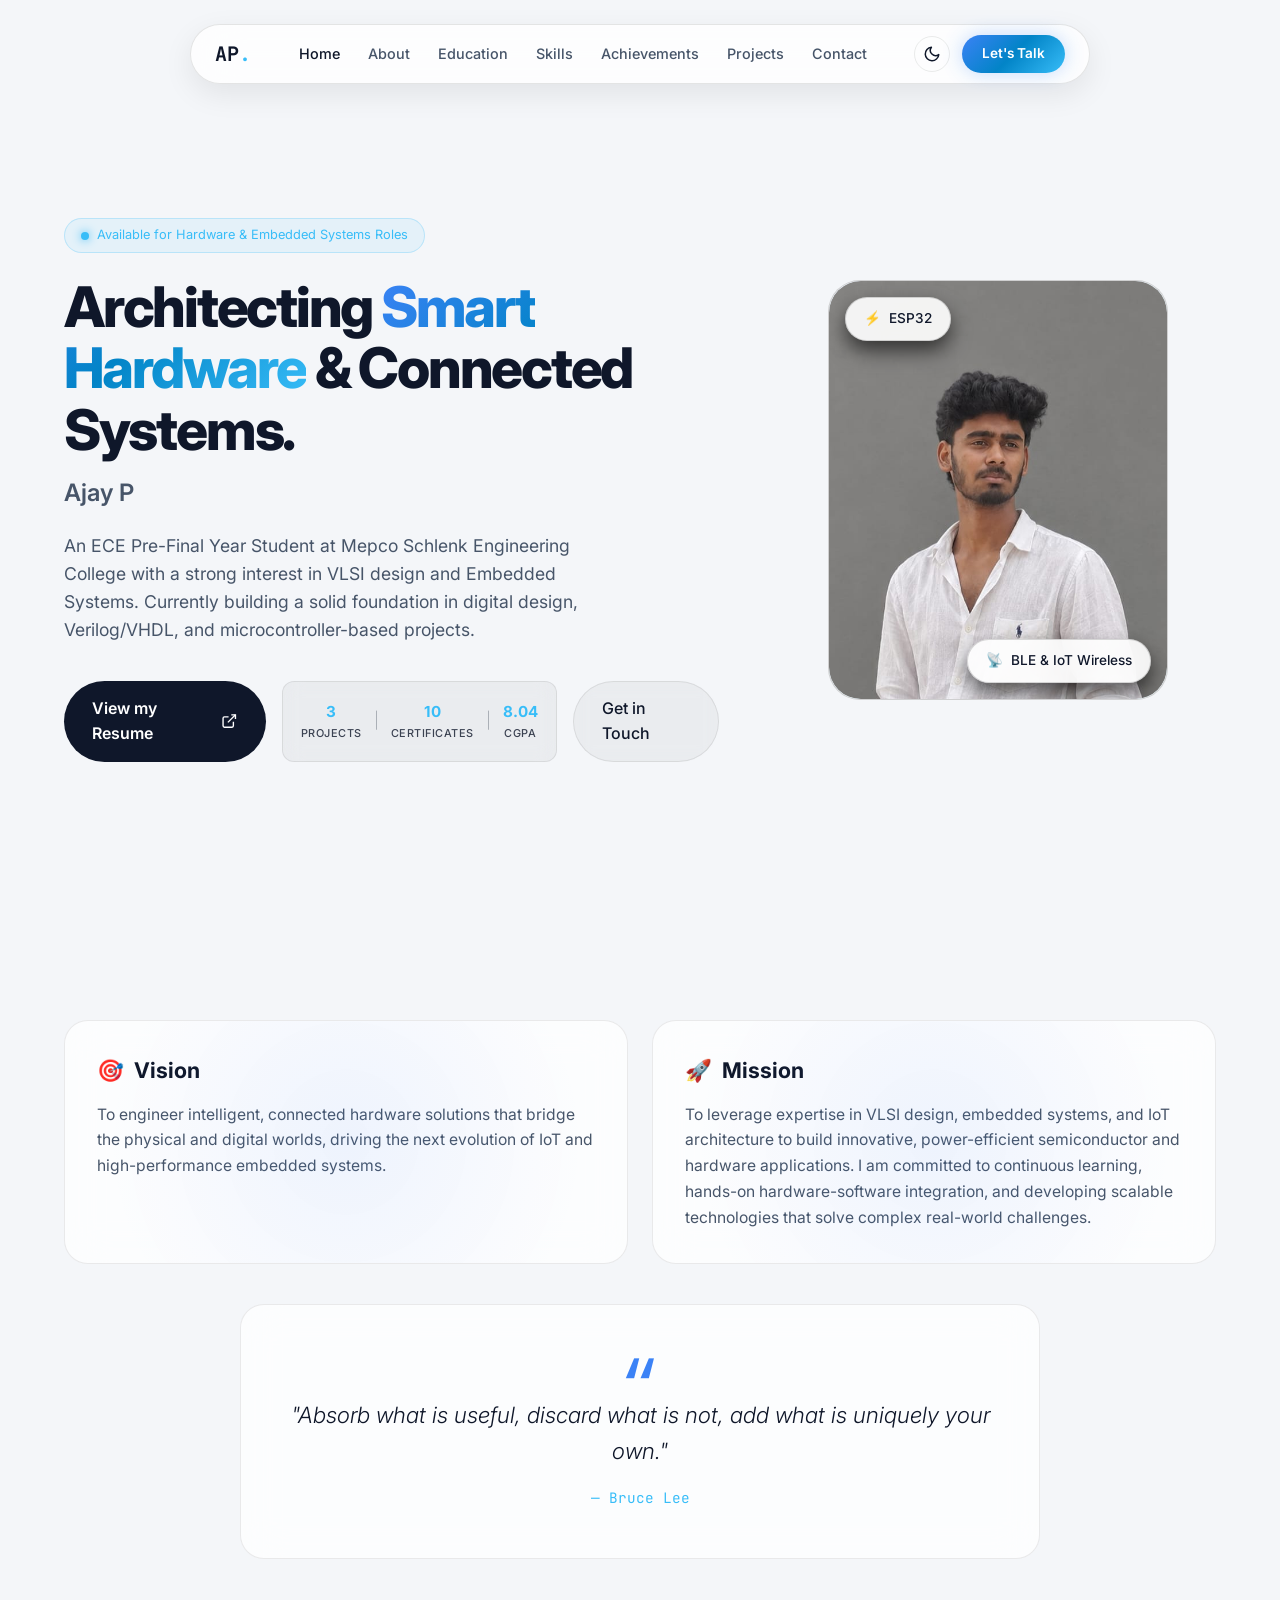
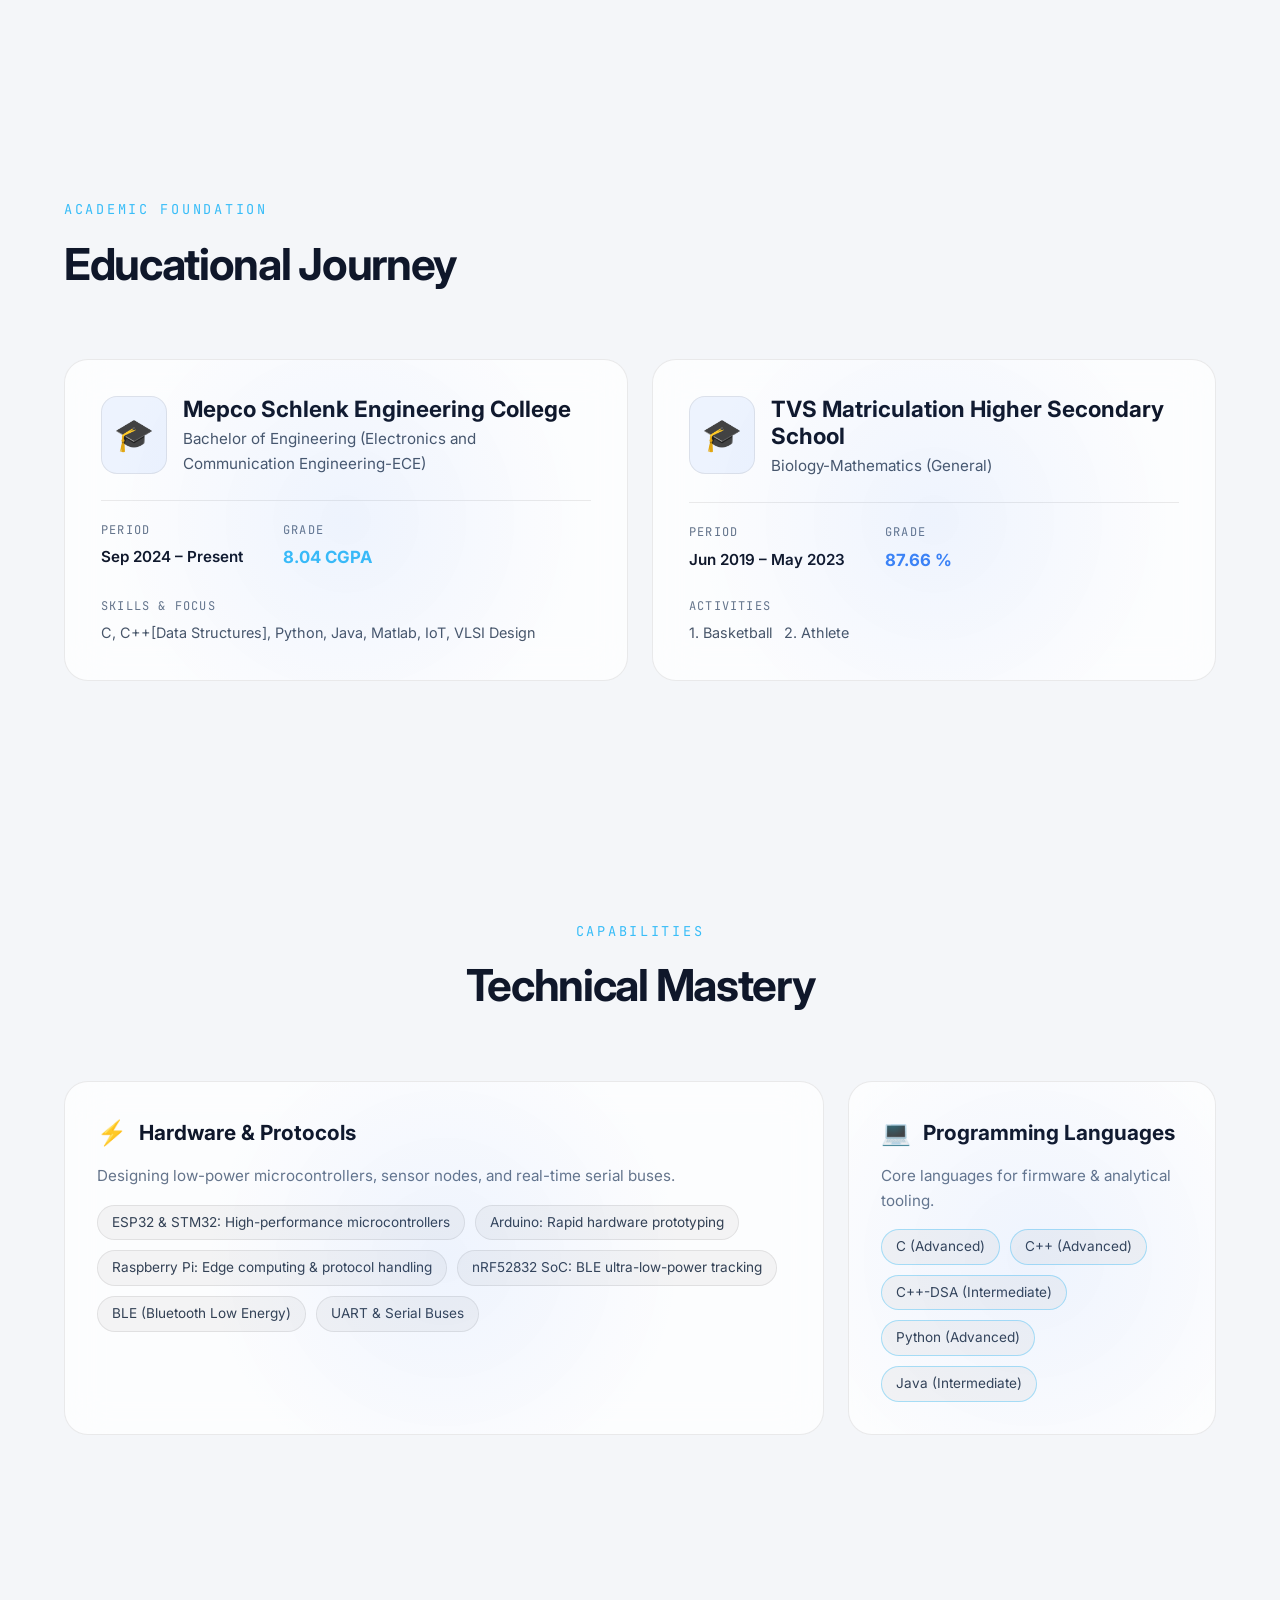
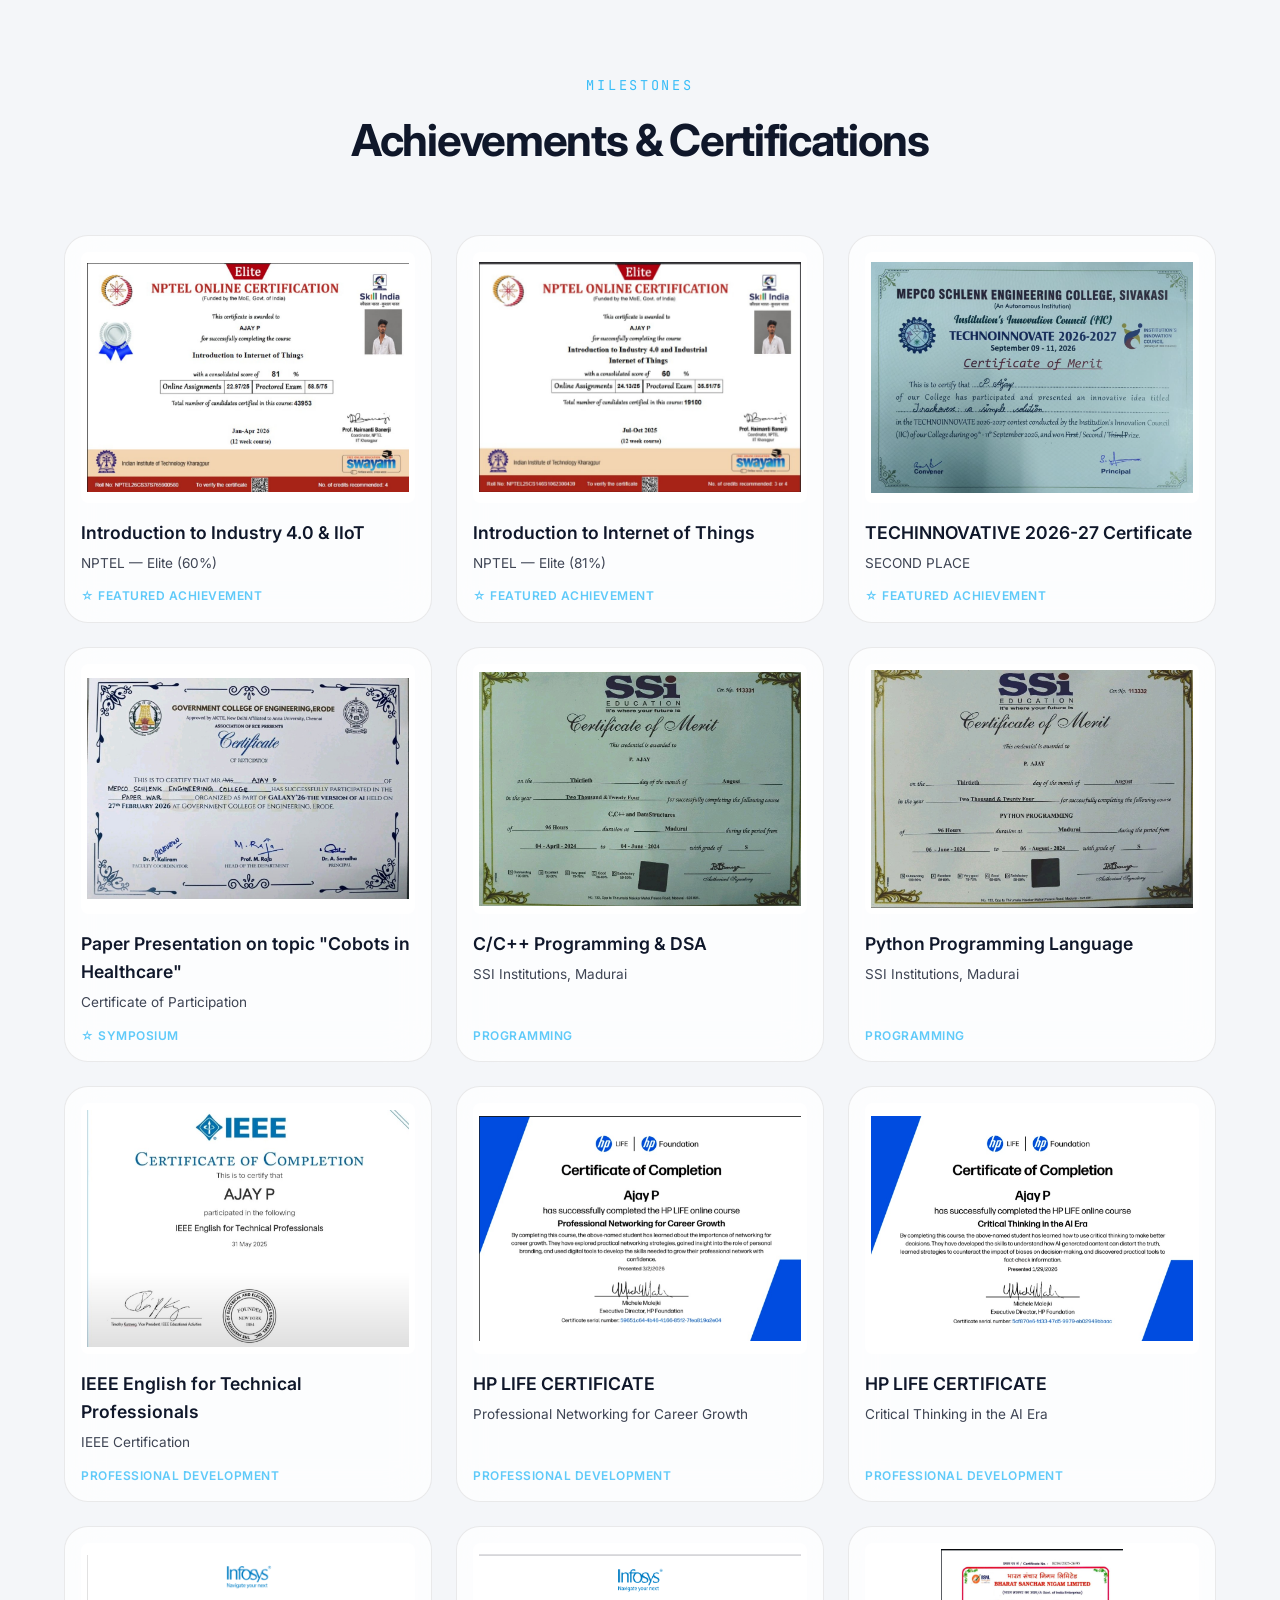
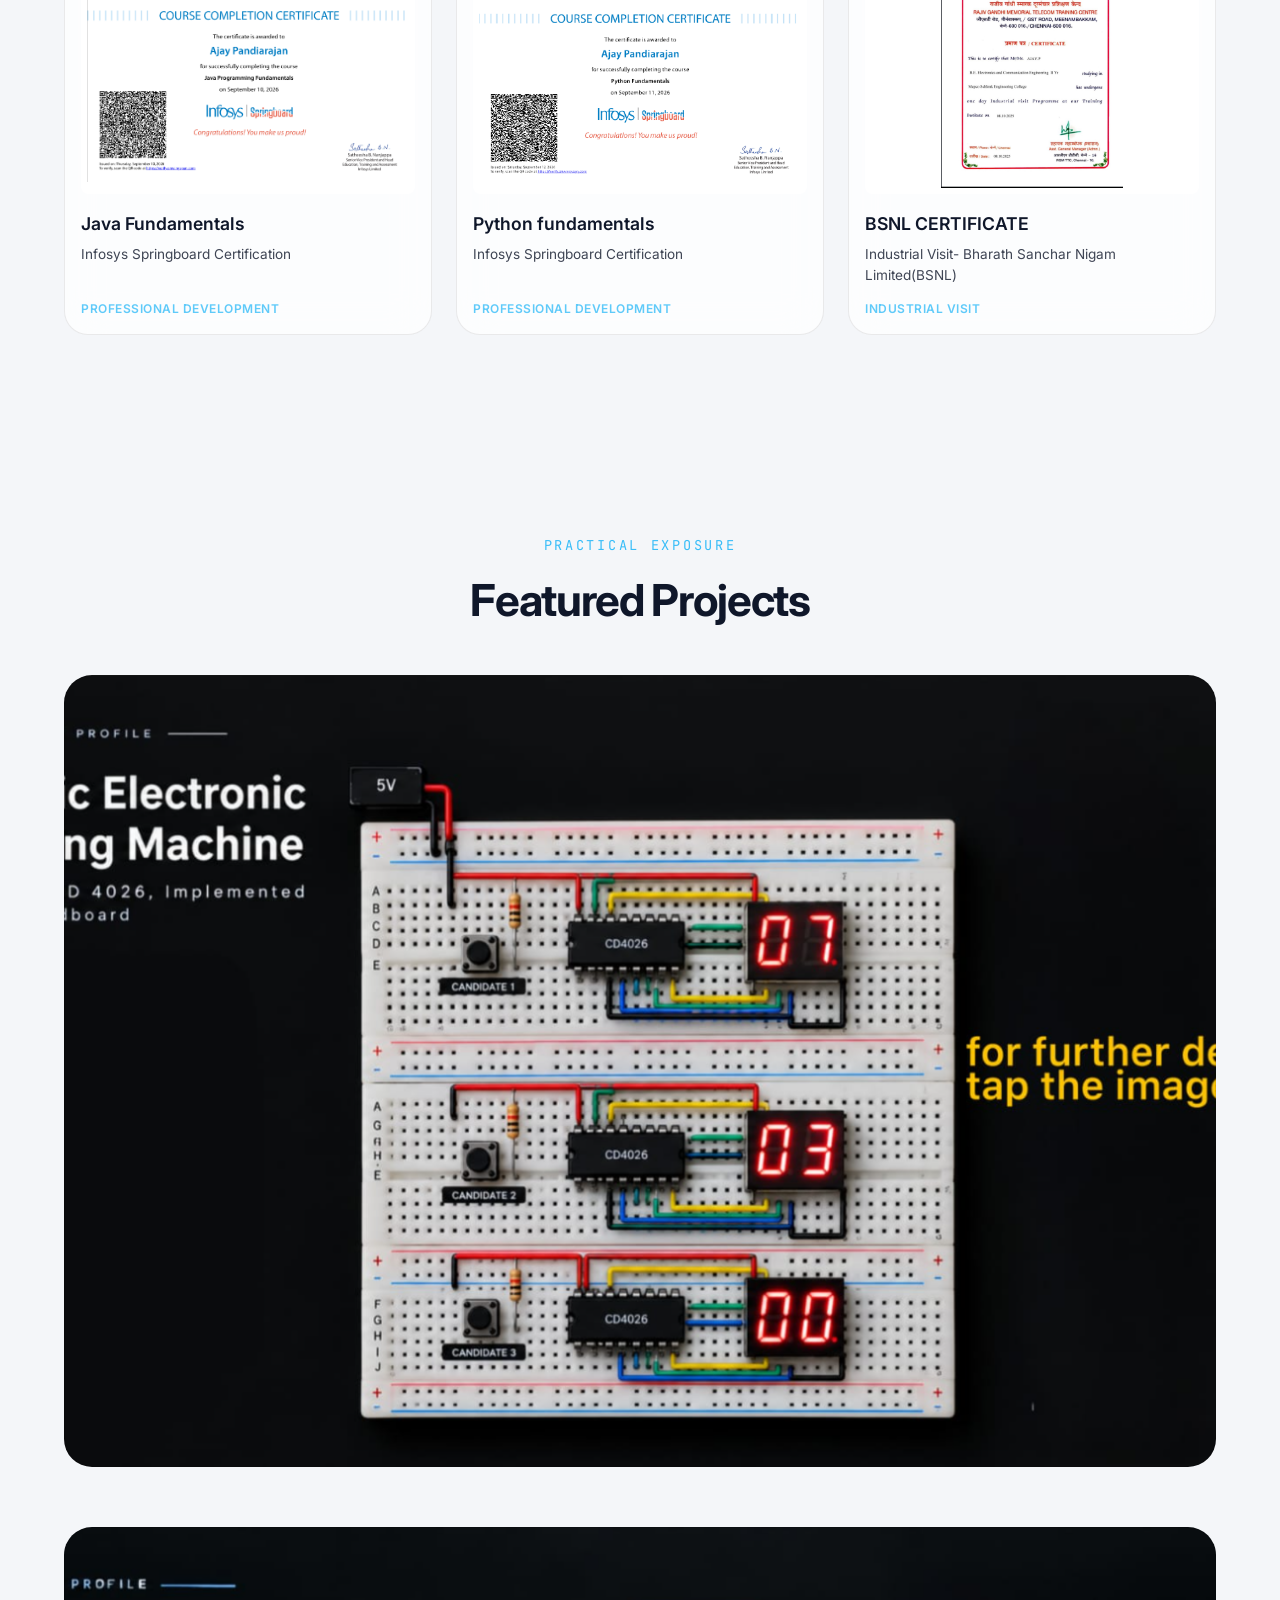
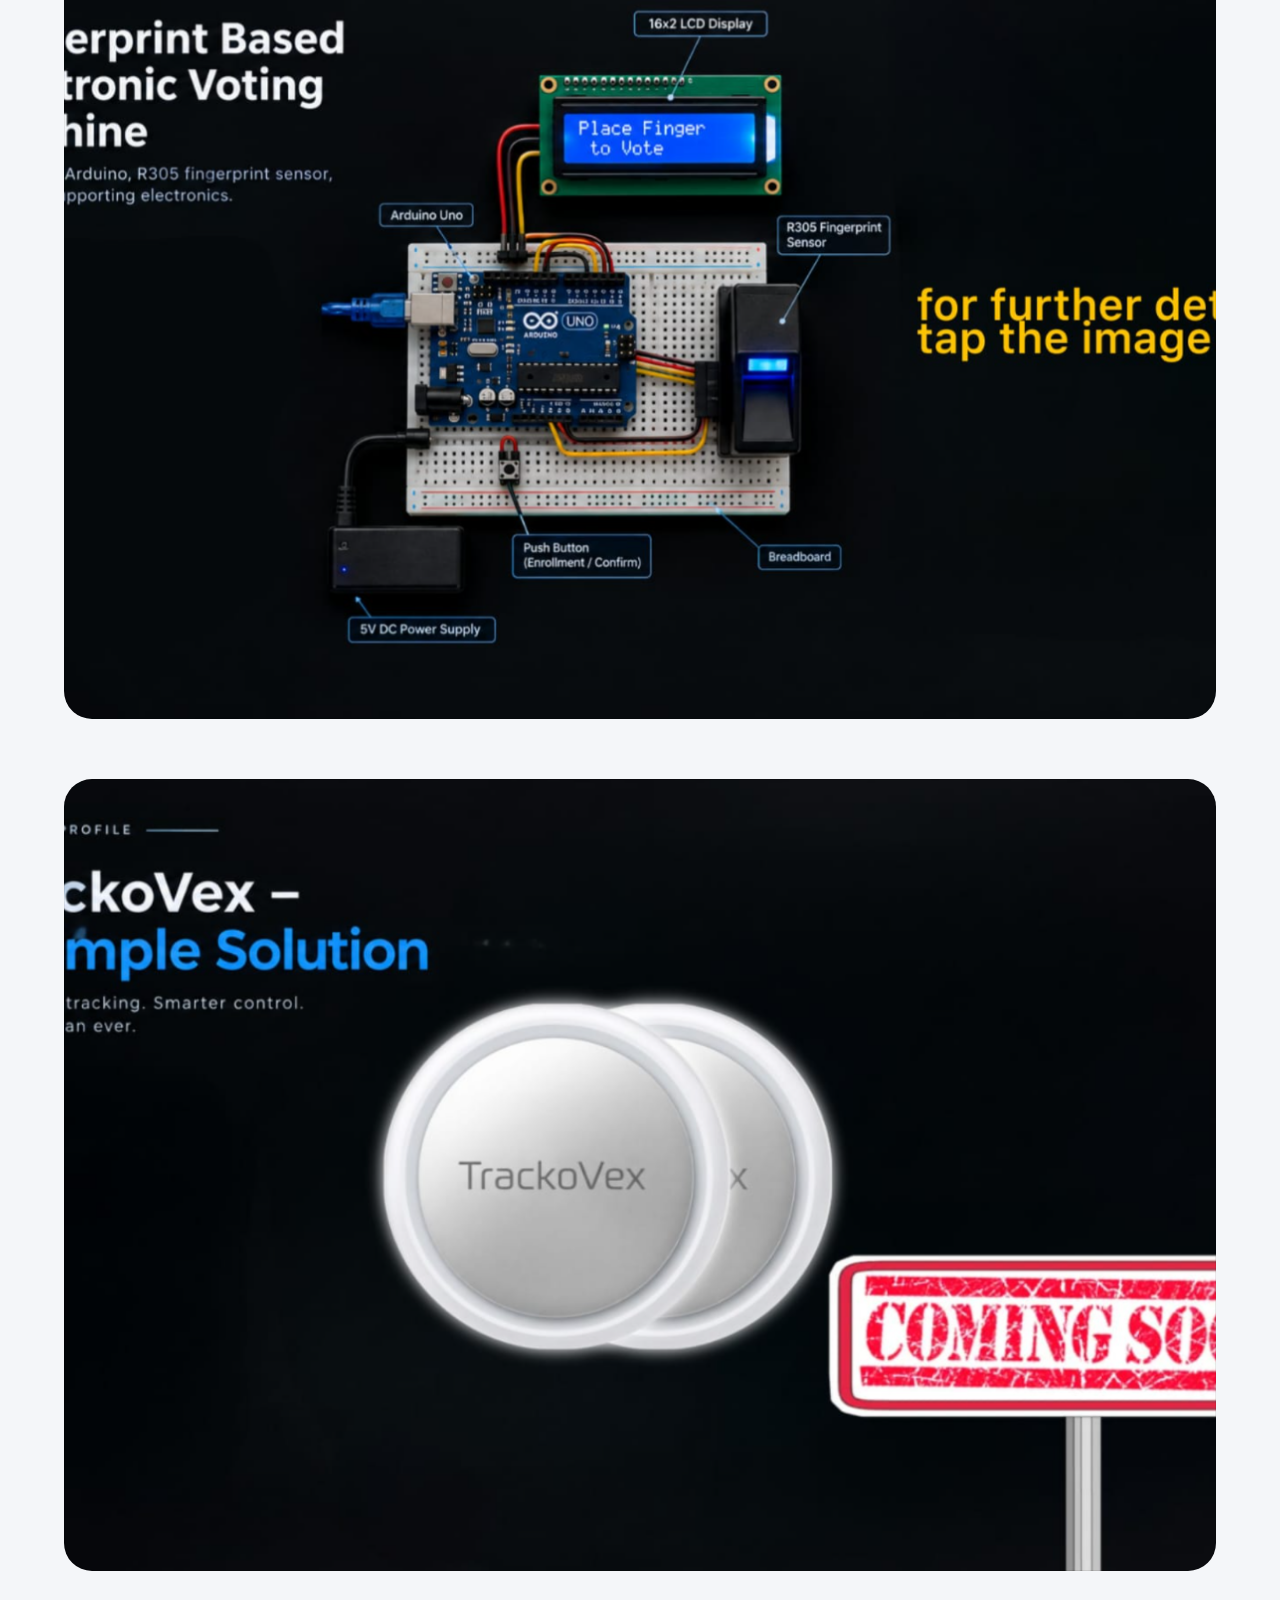
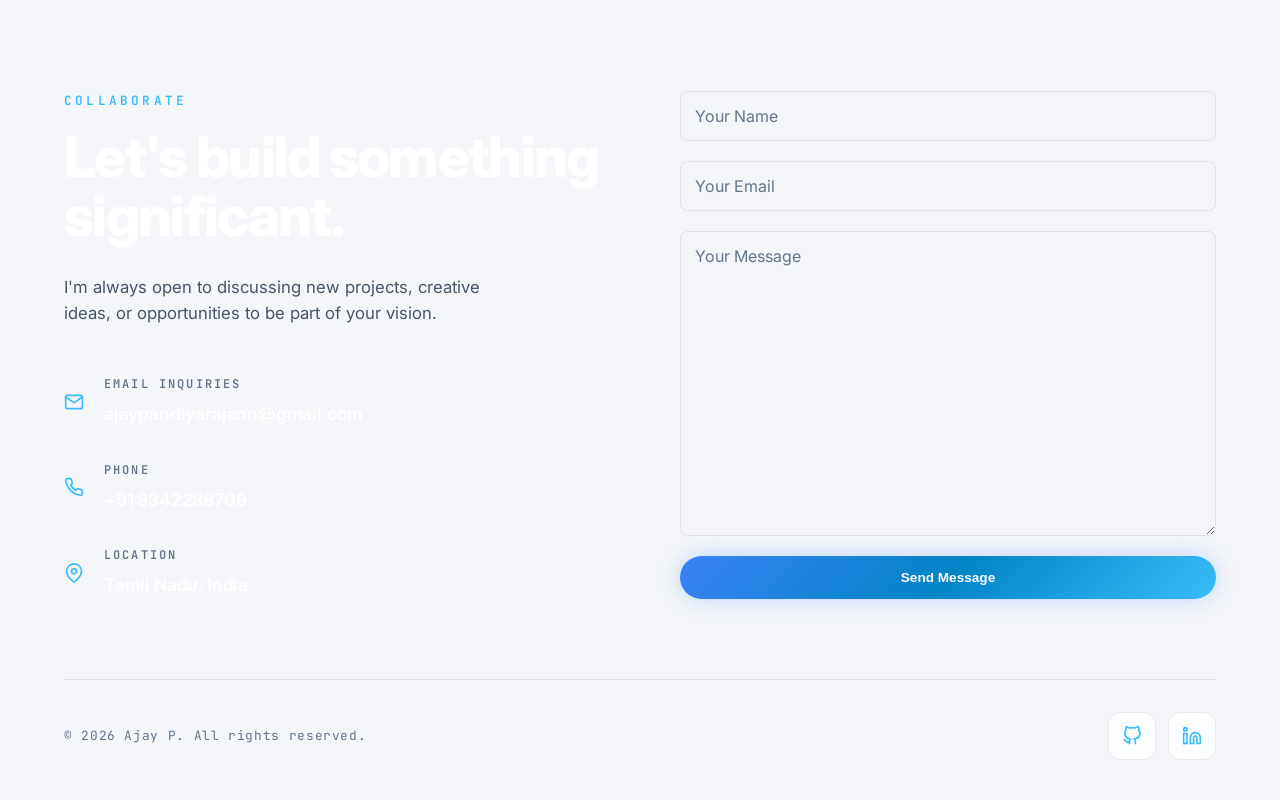
==== commit 34a7fe03: "Update index.html" ====
--- a/index.html
+++ b/index.html
@@ -622,24 +622,28 @@
             </div>
 
             <!-- Right Form Column -->
-            <div class="contact-form-wrapper">
-               <form action="https://api.web3forms.com/submit" method="POST" class="contact-form" style="display: flex; flex-direction: column; gap: 16px; margin-top: 16px;">
-    <!-- Add your Web3Forms Access Key here -->
-    <input type="hidden" name="access_key" value="b0762f4c-54a1-47c8-b086-d4bdcc65ff9e">
-
-    <div class="form-group">
-        <input type="text" name="name" placeholder="Your Name" required style="width: 100%; padding: 12px; border-radius: 8px; border: 1px solid var(--border-glass, rgba(255,255,255,0.2)); background: rgba(255,255,255,0.05); color: inherit;">
-    </div>
-    <div class="form-group">
-        <input type="email" name="email" placeholder="Your Email" required style="width: 100%; padding: 12px; border-radius: 8px; border: 1px solid var(--border-glass, rgba(255,255,255,0.2)); background: rgba(255,255,255,0.05); color: inherit;">
-    </div>
-    <div class="form-group">
-        <textarea name="message" rows="4" placeholder="Your Message" required style="width: 100%; padding: 12px; border-radius: 8px; border: 1px solid var(--border-glass, rgba(255,255,255,0.2)); background: rgba(255,255,255,0.05); color: inherit; resize: vertical;"></textarea>
-    </div>
-    <button type="submit" class="btn-glow" style="cursor: pointer; border: none;">
-        <span>Send Message</span>
-    </button>
-</form>
+            <div class="contact-form-wrapper" style="display: flex; flex-direction: column; height: 100%;">
+               <form action="https://api.web3forms.com/submit" method="POST" class="contact-form" style="display: flex; flex-direction: column; gap: 20px; height: 100%;">
+                    <!-- Web3Forms Access Key -->
+                    <input type="hidden" name="access_key" value="b0762f4c-54a1-47c8-b086-d4bdcc65ff9e">
+
+                    <div class="form-group">
+                        <input type="text" name="name" placeholder="Your Name" required style="width: 100%; padding: 14px; border-radius: 8px; border: 1px solid var(--border-glass, rgba(255,255,255,0.2)); background: rgba(255,255,255,0.05); color: inherit;">
+                    </div>
+                    
+                    <div class="form-group">
+                        <input type="email" name="email" placeholder="Your Email" required style="width: 100%; padding: 14px; border-radius: 8px; border: 1px solid var(--border-glass, rgba(255,255,255,0.2)); background: rgba(255,255,255,0.05); color: inherit;">
+                    </div>
+
+                    <!-- Expanded message field filling available container space -->
+                    <div class="form-group" style="flex: 1; display: flex;">
+                        <textarea name="message" rows="8" placeholder="Your Message" required style="width: 100%; min-height: 220px; flex: 1; padding: 14px; border-radius: 8px; border: 1px solid var(--border-glass, rgba(255,255,255,0.2)); background: rgba(255,255,255,0.05); color: inherit; resize: vertical; font-family: inherit;"></textarea>
+                    </div>
+
+                    <button type="submit" class="btn-glow" style="cursor: pointer; border: none; padding: 14px; text-align: center;">
+                        <span>Send Message</span>
+                    </button>
+                </form>
             </div>
         </div>
 
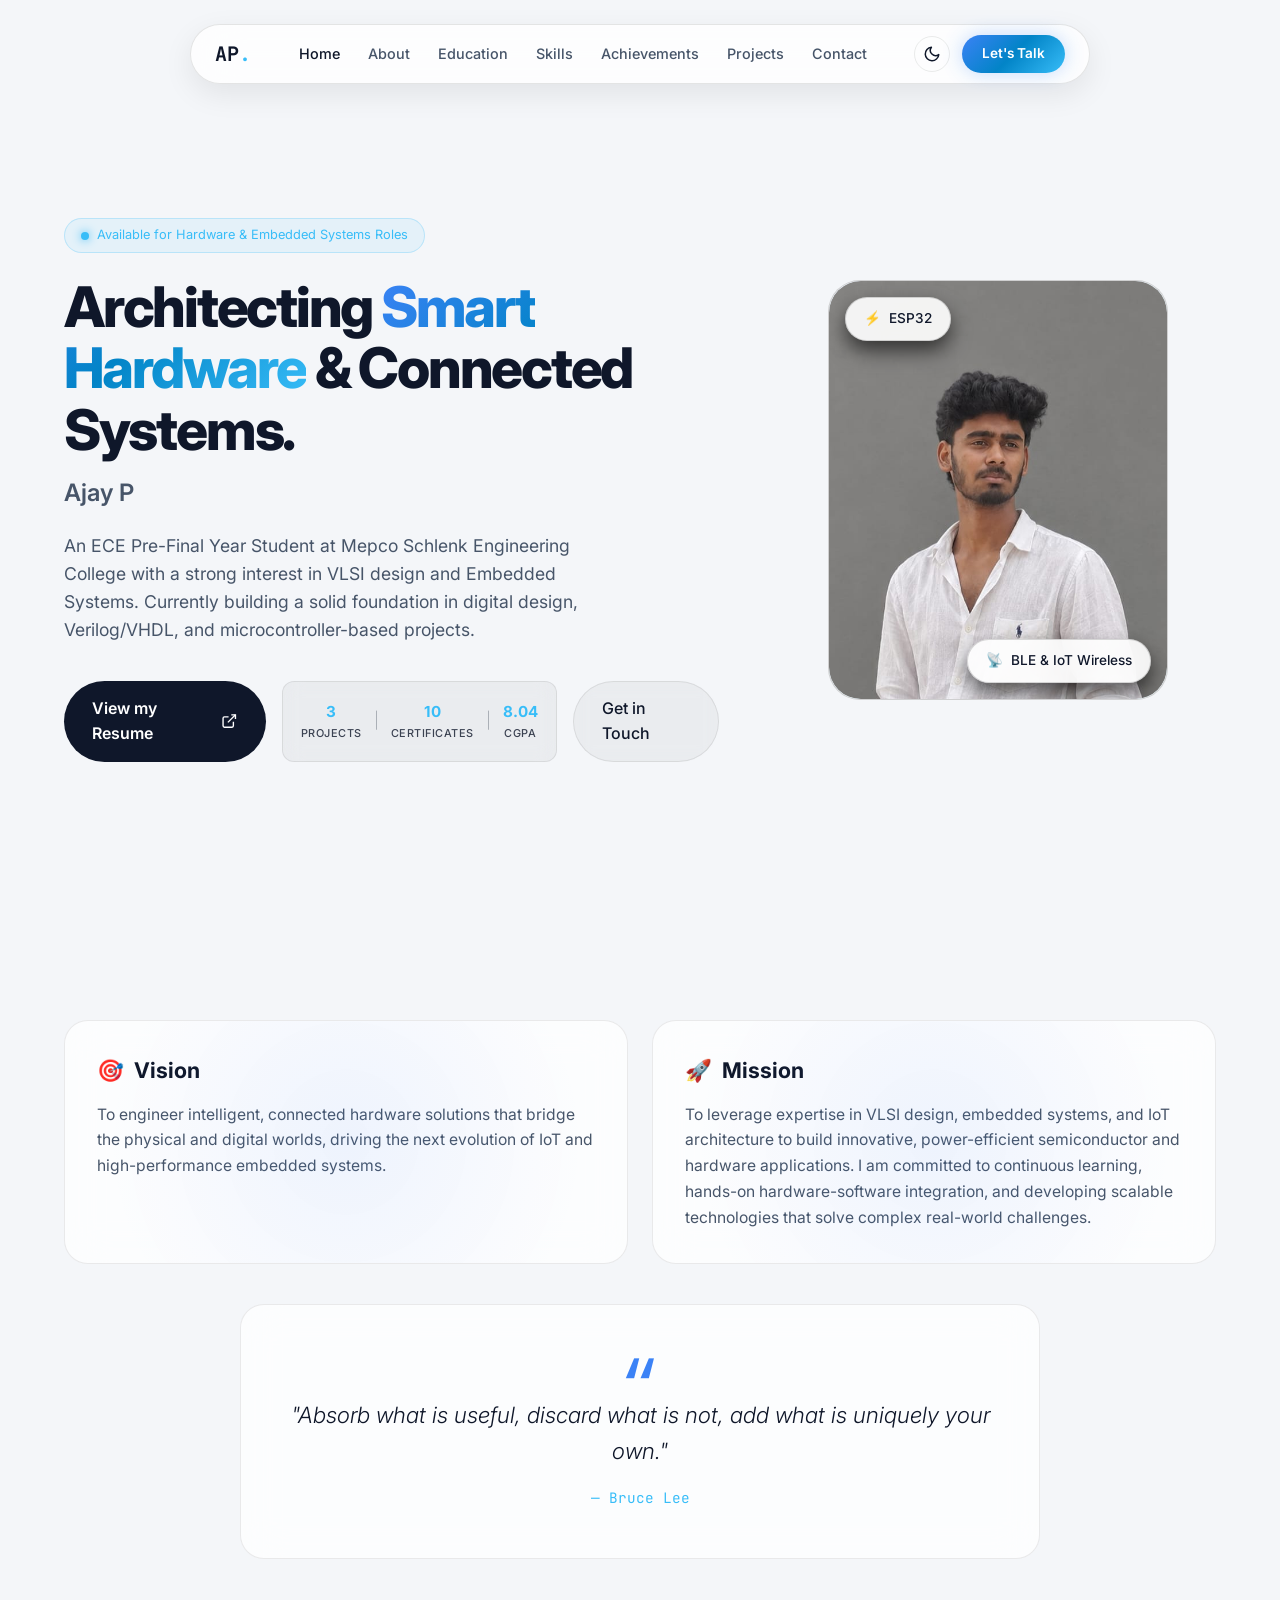
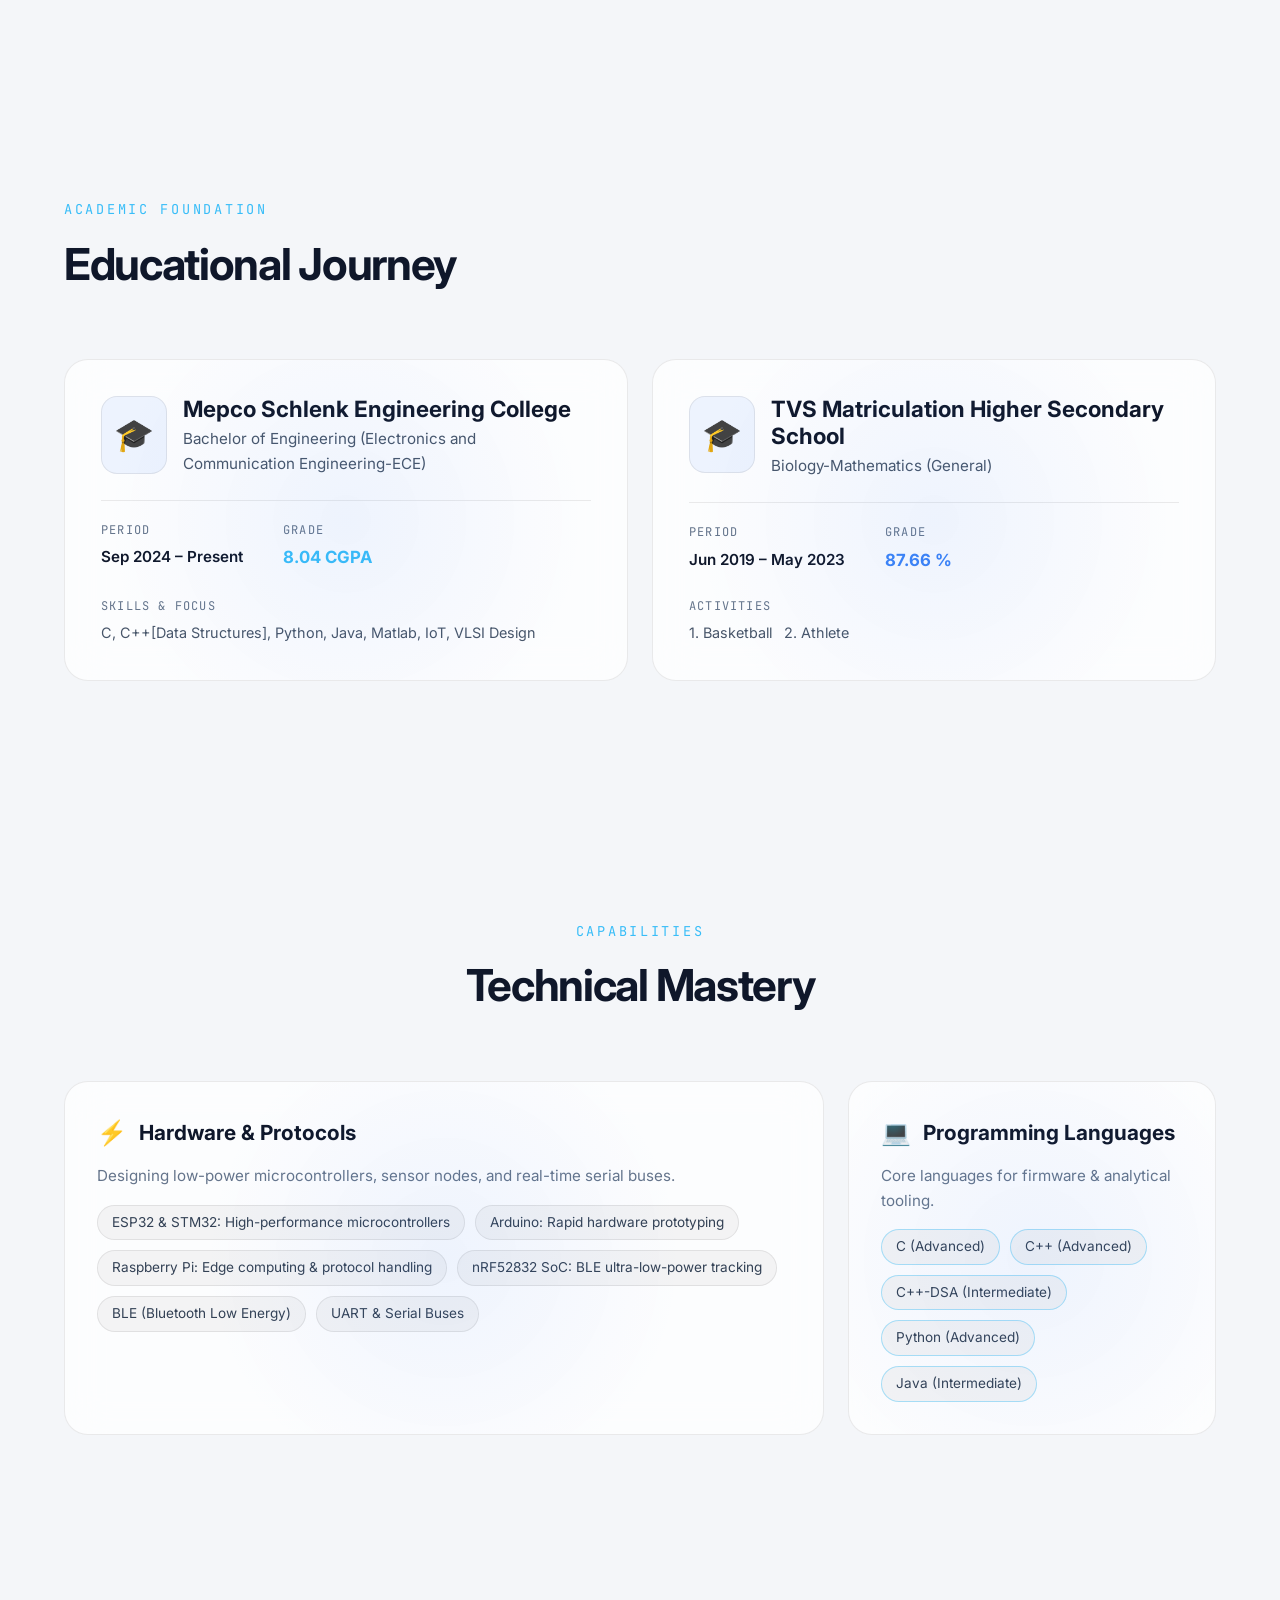
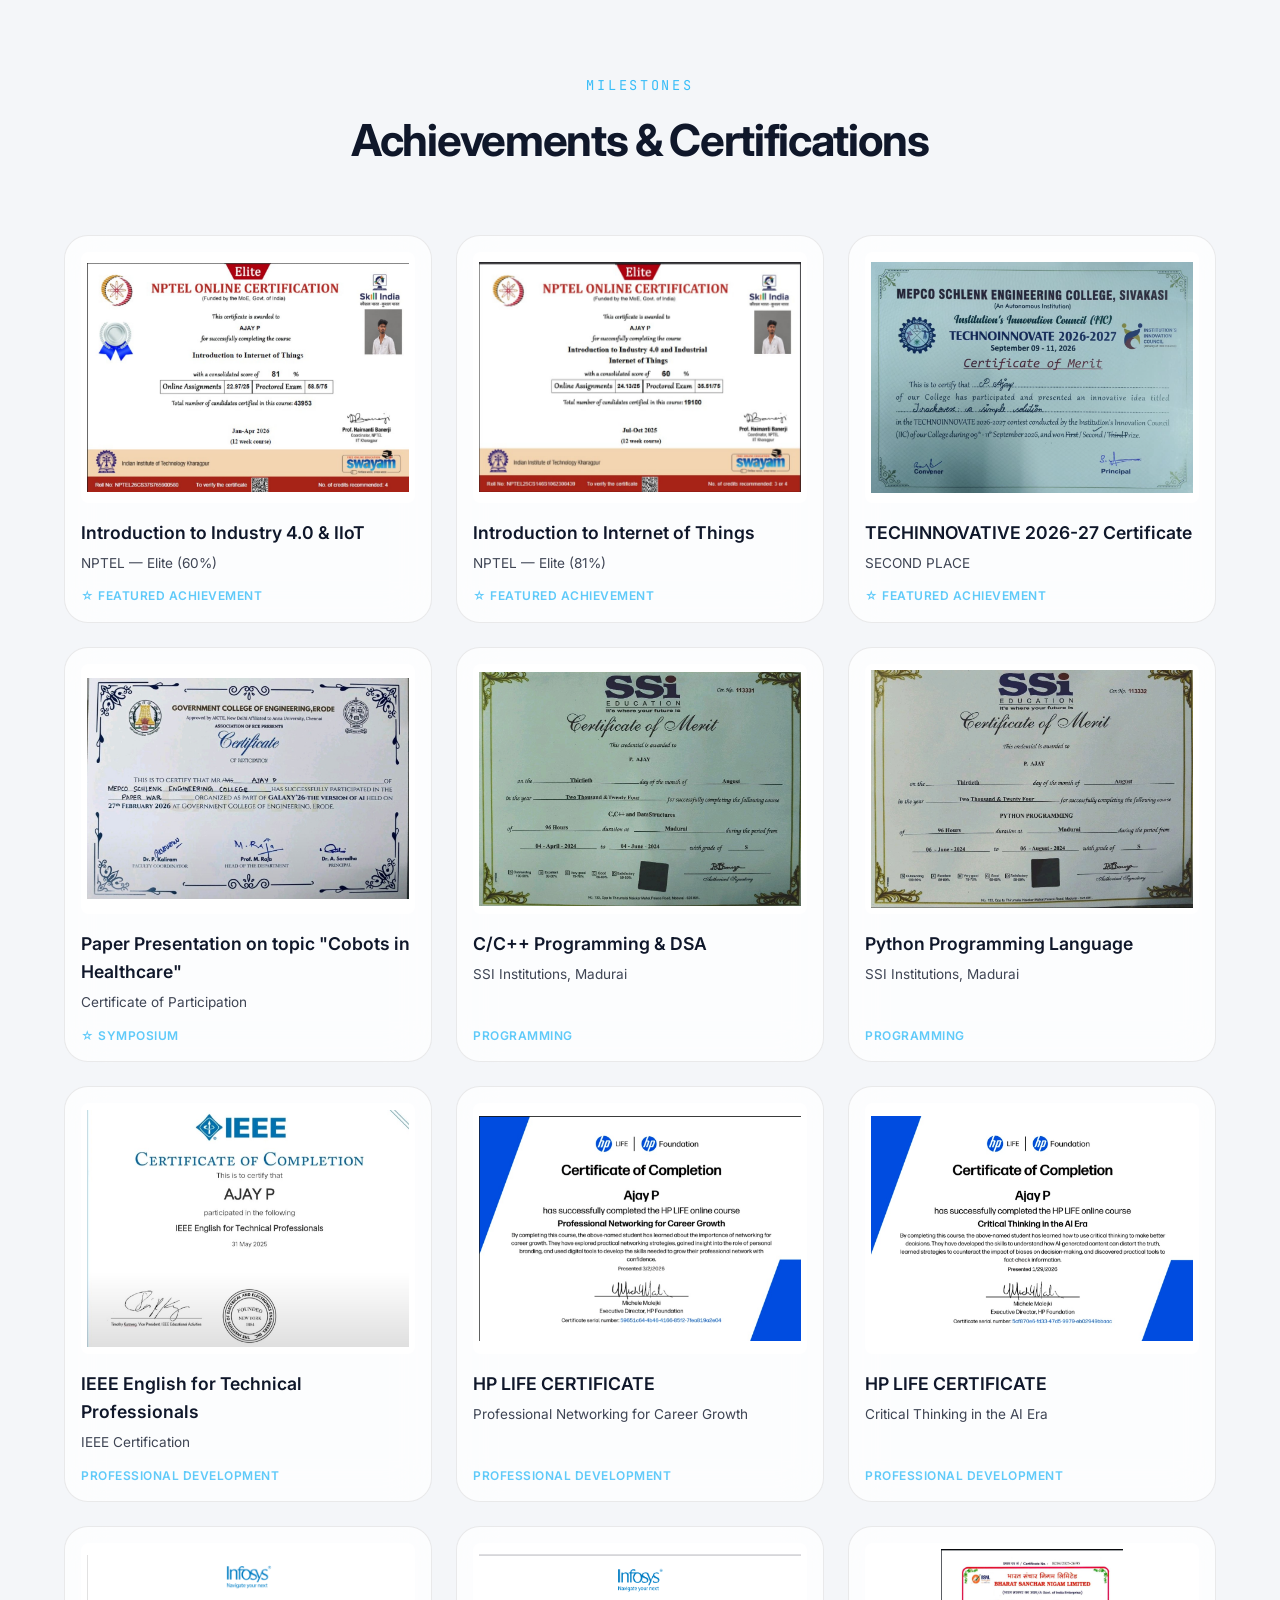
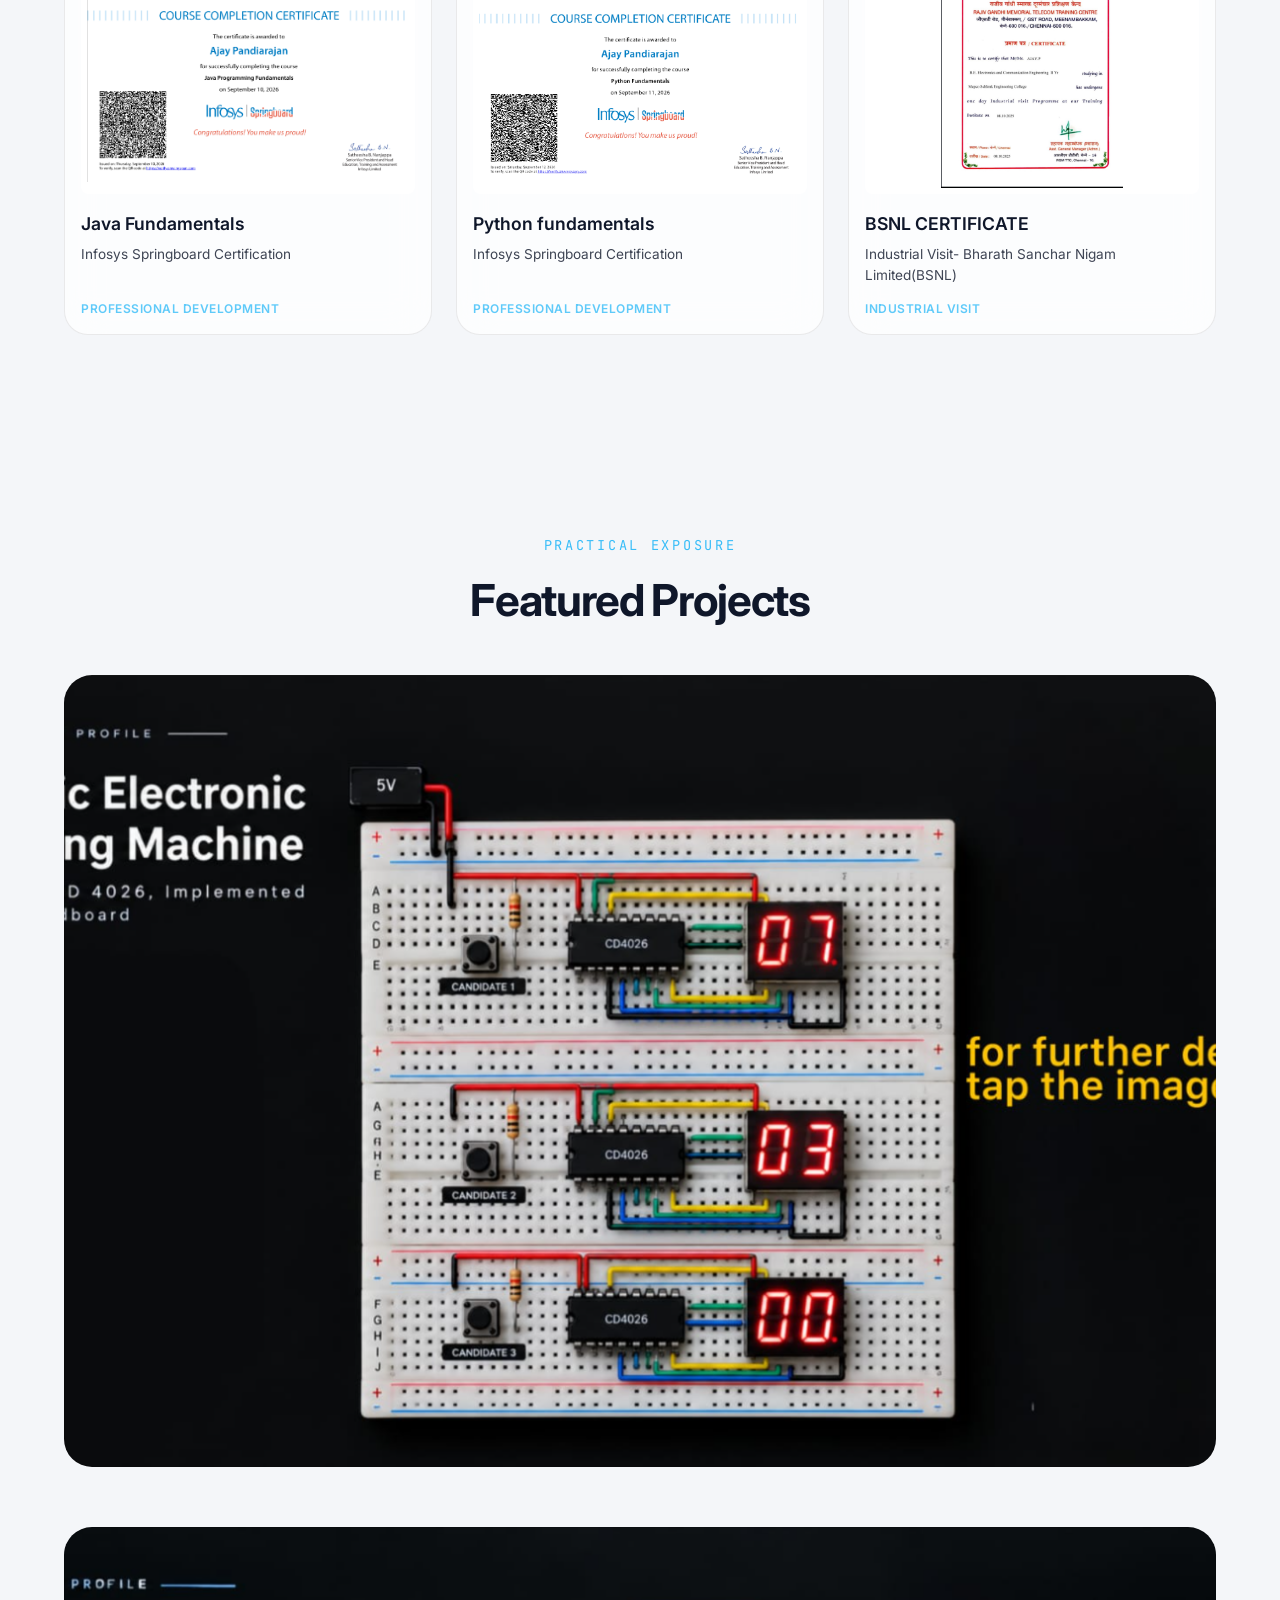
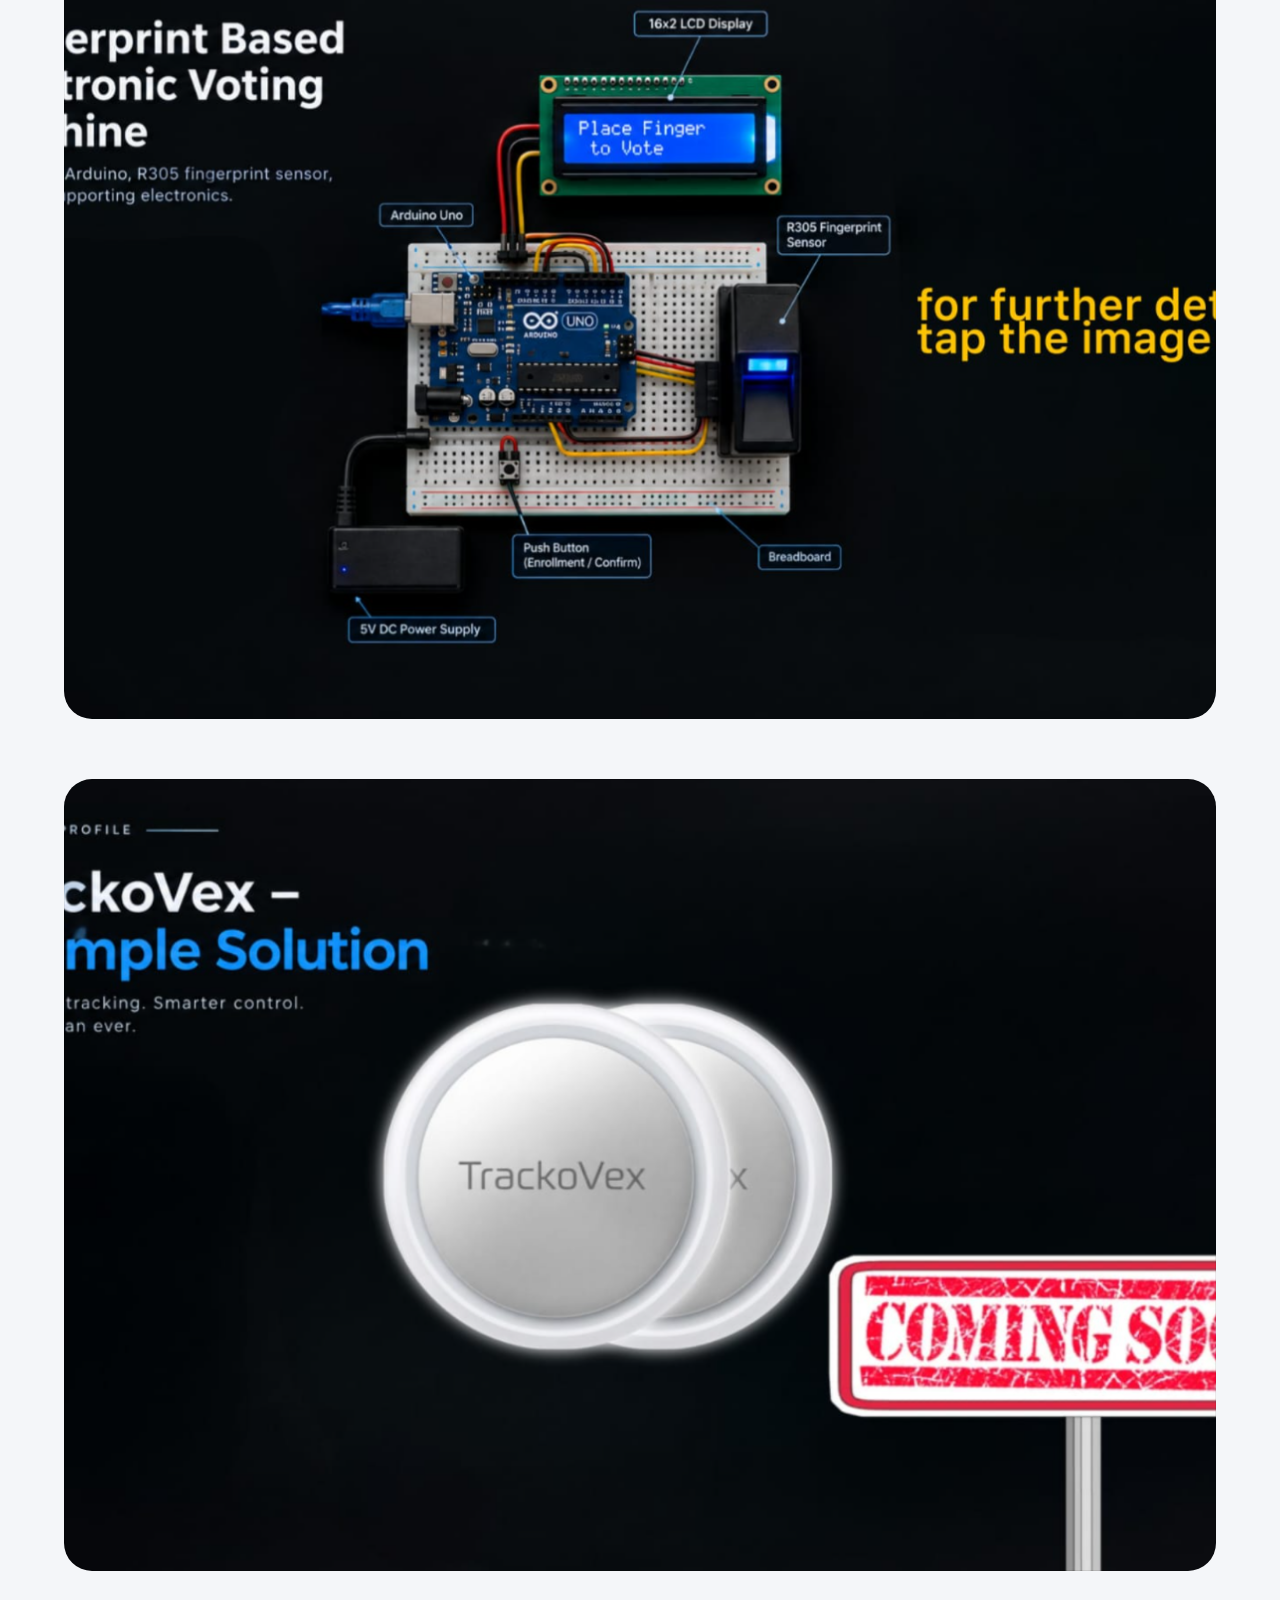
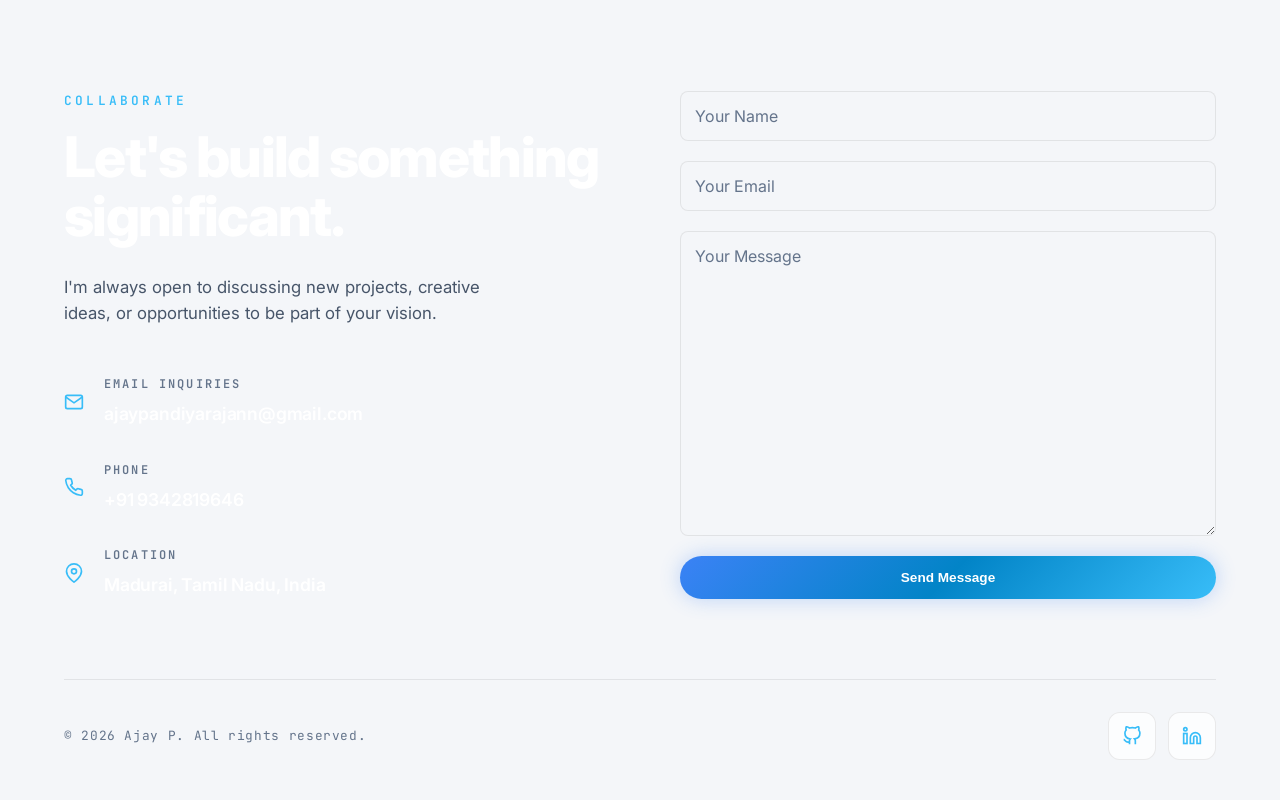
==== commit f2835d54: "Update index.html" ====
--- a/index.html
+++ b/index.html
@@ -605,7 +605,7 @@
                         </div>
                         <div>
                             <span class="detail-label">PHONE</span>
-                            <span class="detail-value">+91 9342288709</span>
+                            <span class="detail-value">+91 9342819646</span>
                         </div>
                     </div>
 
@@ -615,7 +615,7 @@
                         </div>
                         <div>
                             <span class="detail-label">LOCATION</span>
-                            <span class="detail-value">Tamil Nadu, India</span>
+                            <span class="detail-value">Madurai, Tamil Nadu, India</span>
                         </div>
                     </div>
                 </div>
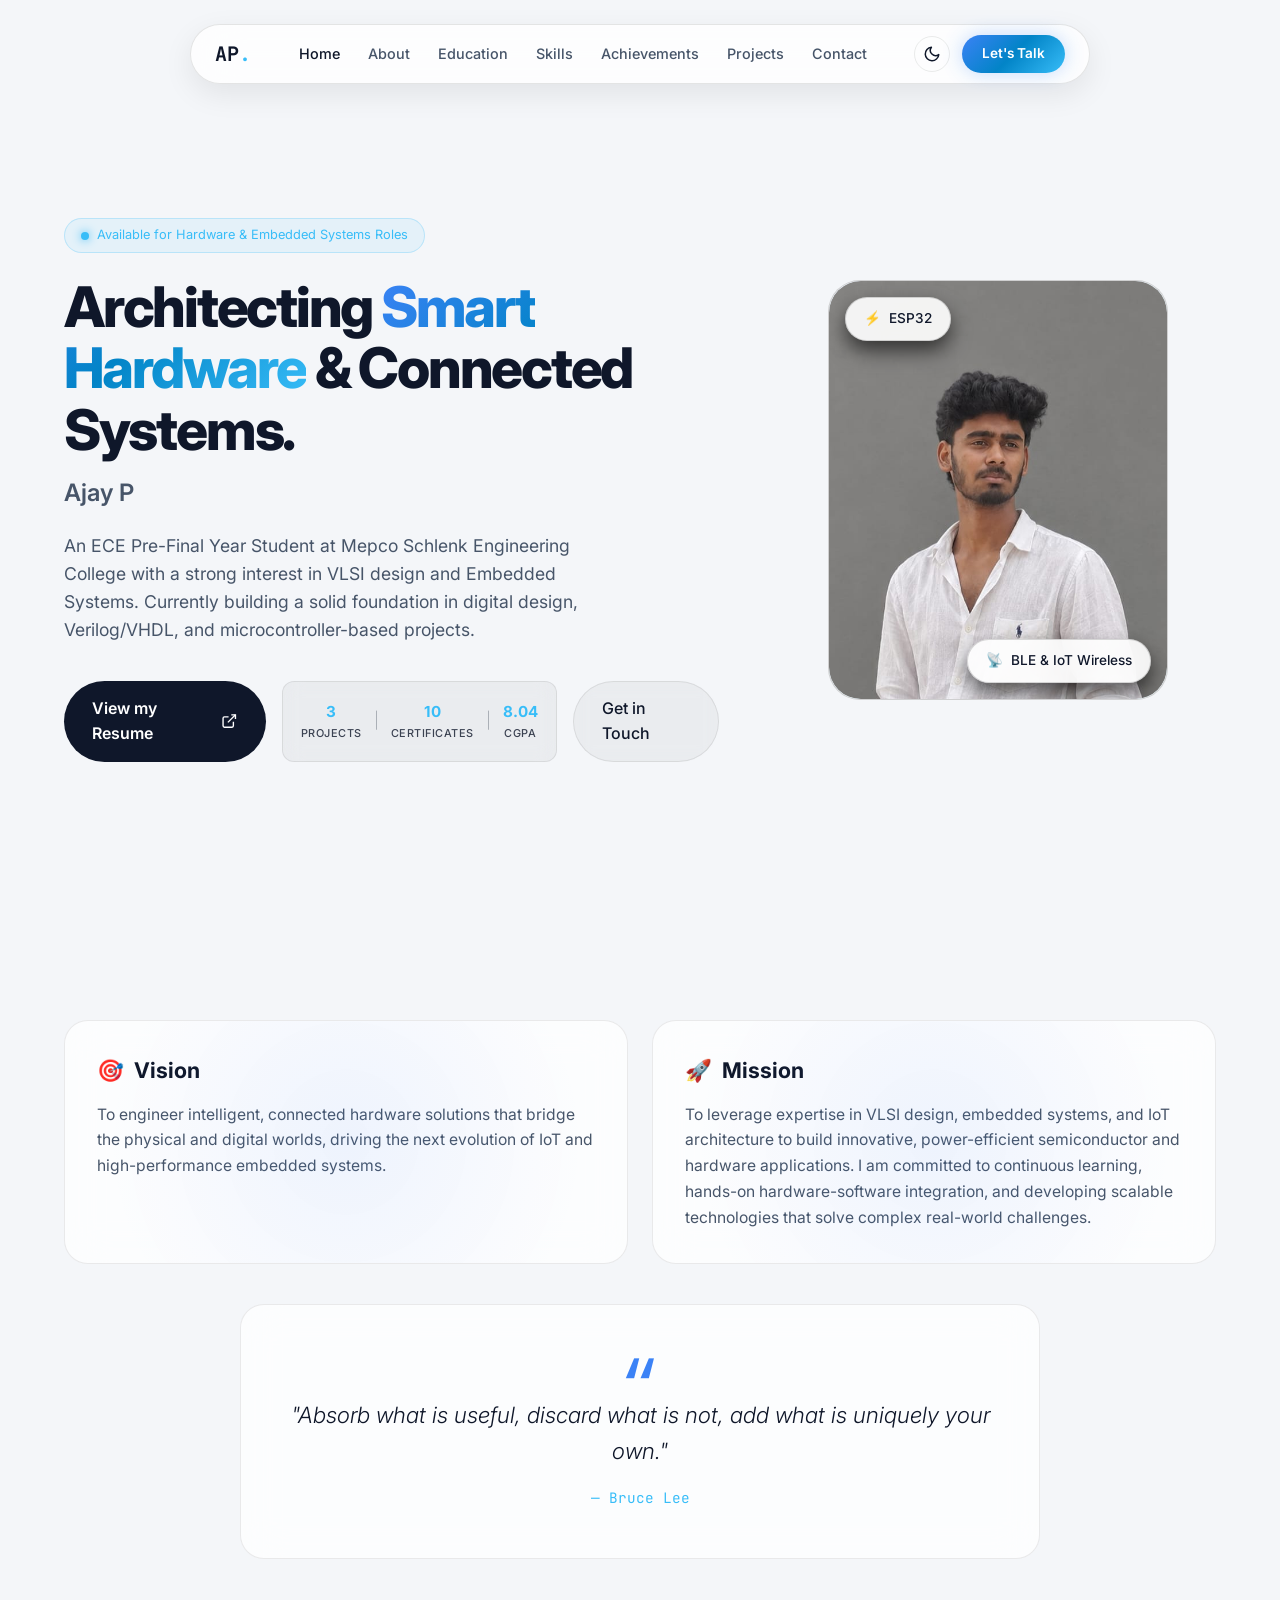
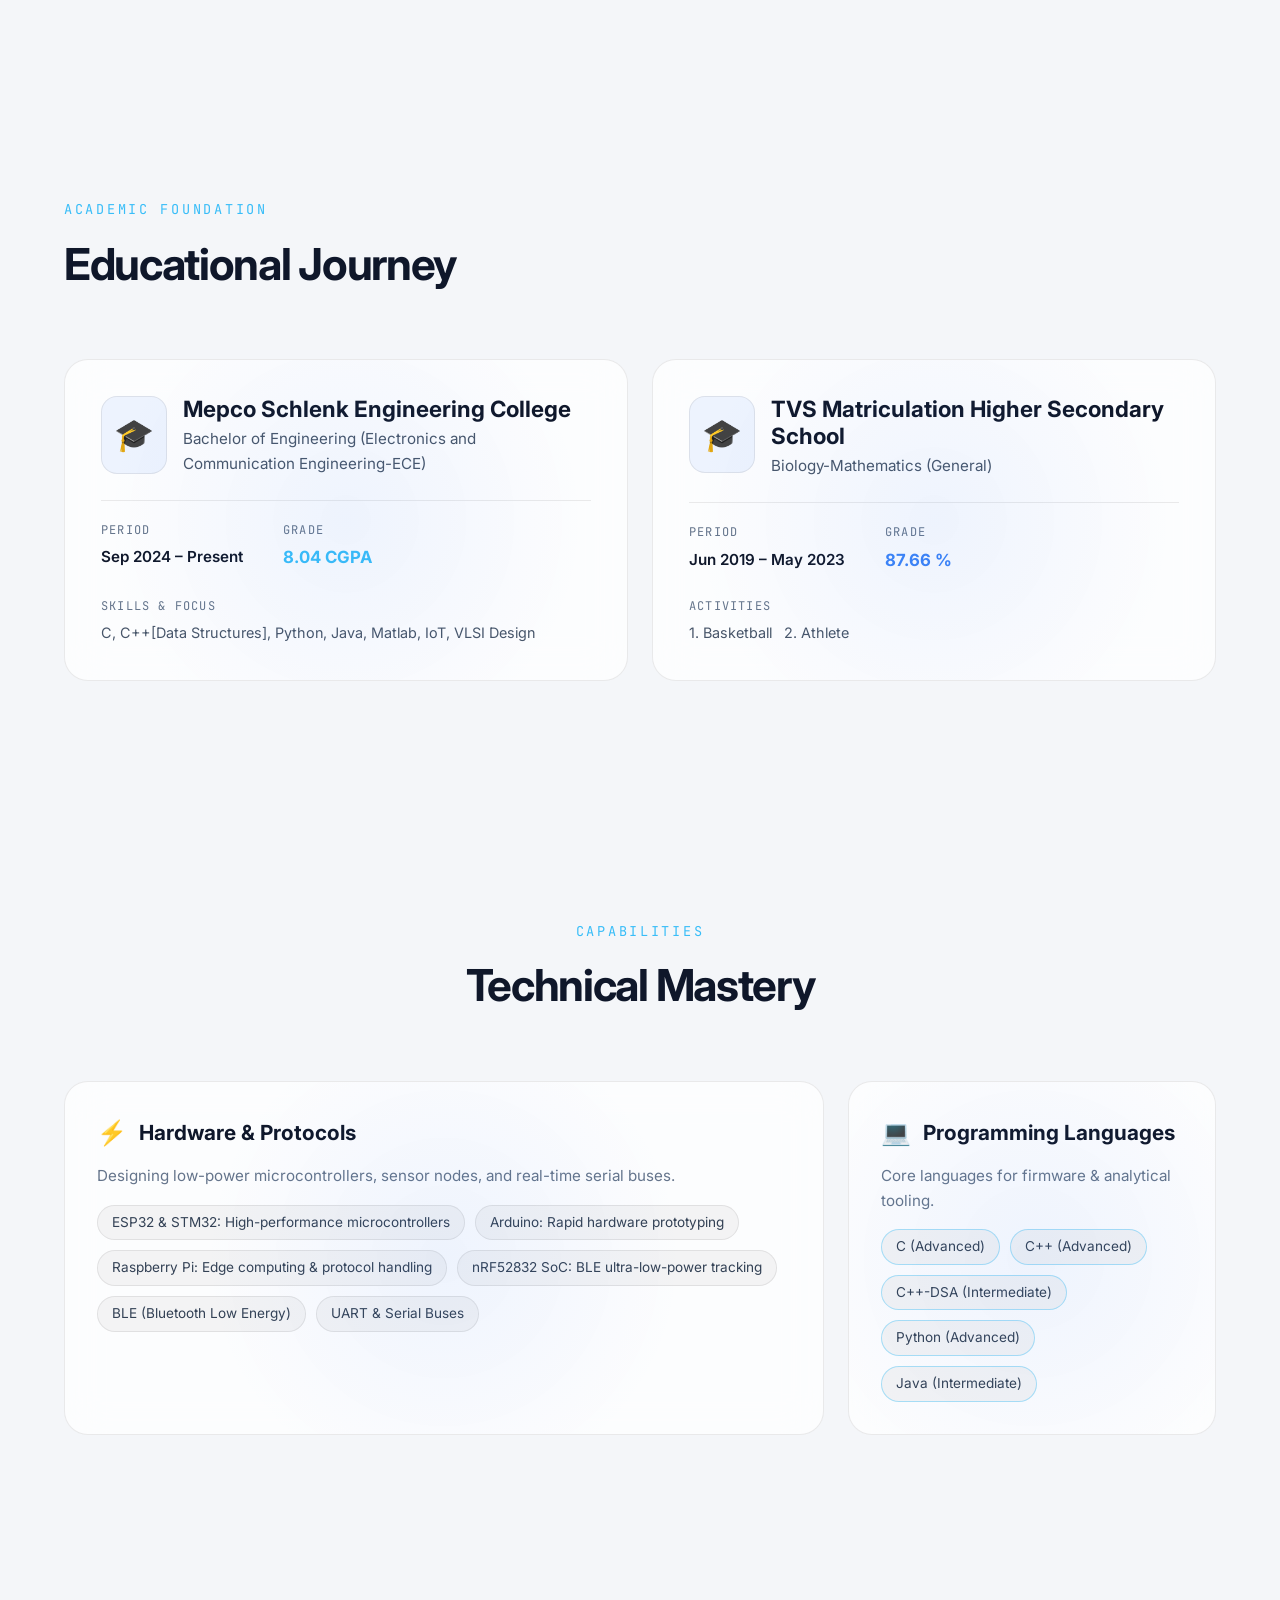
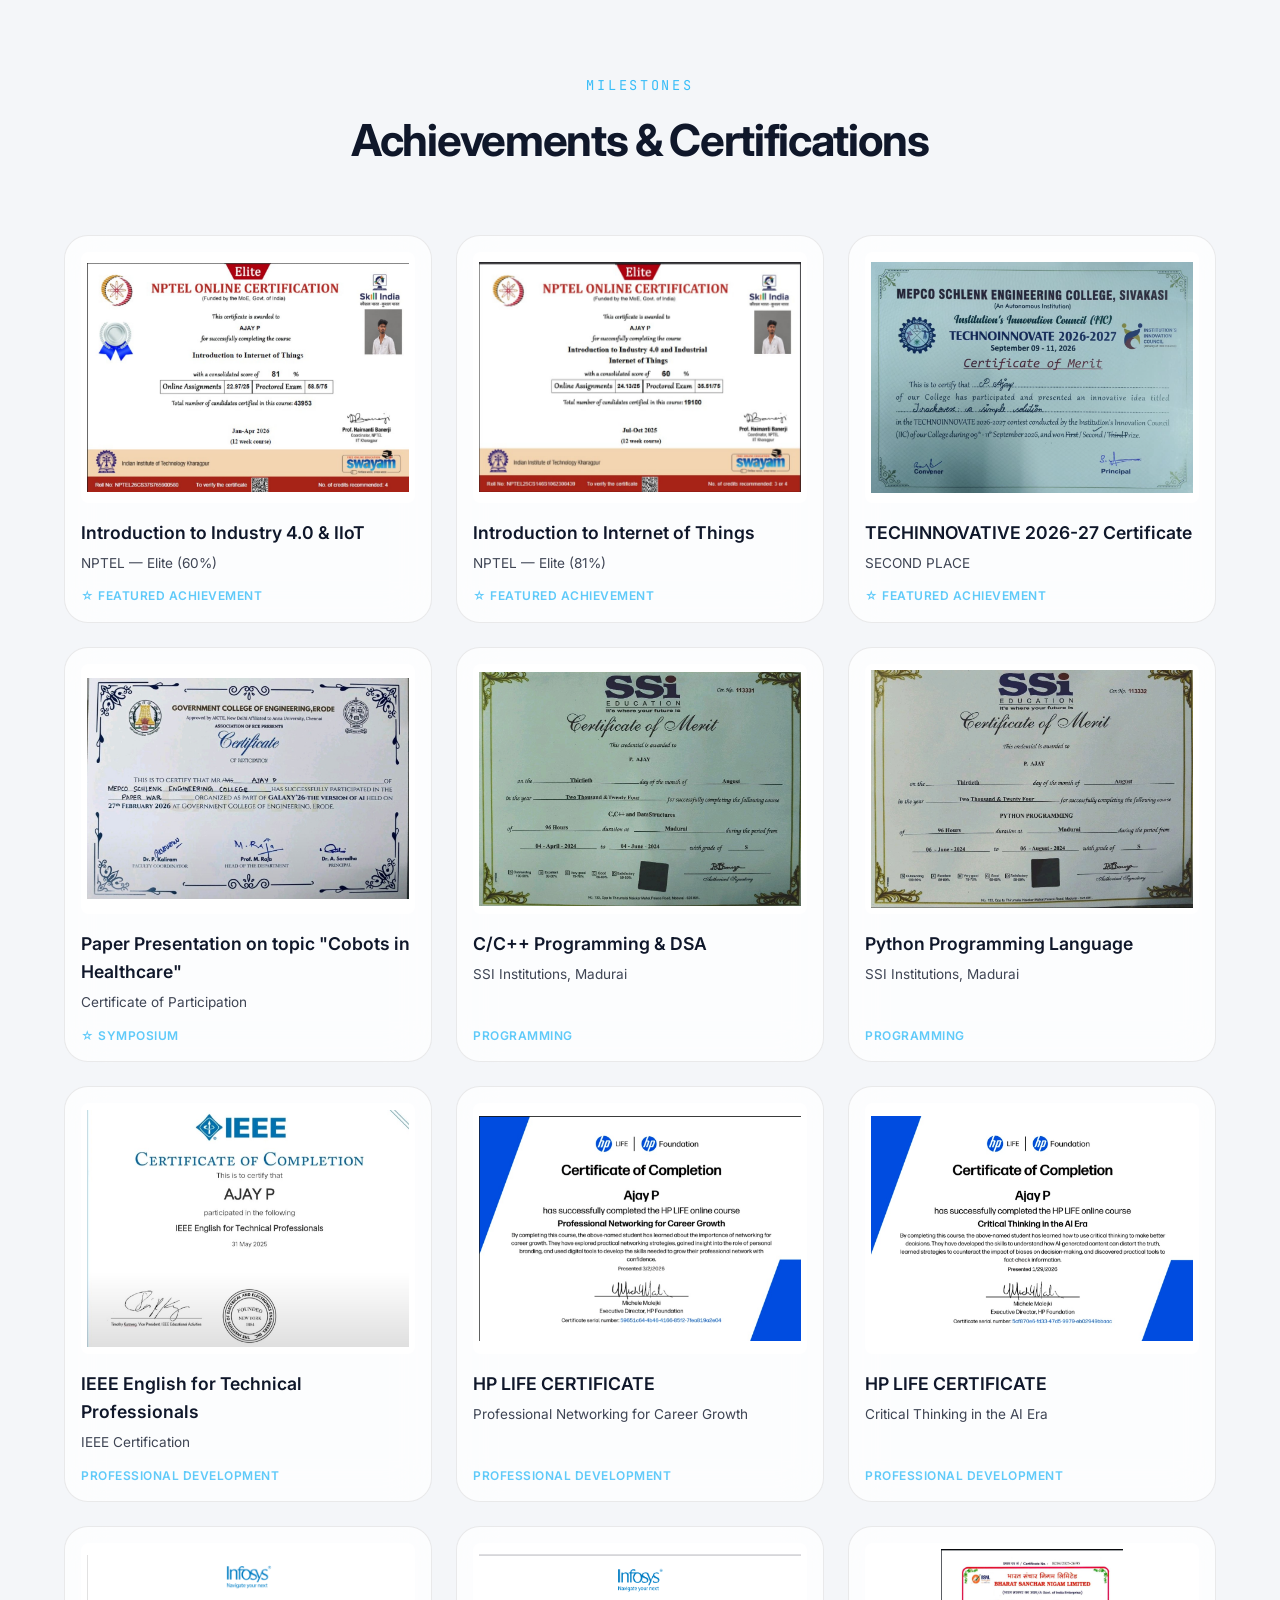
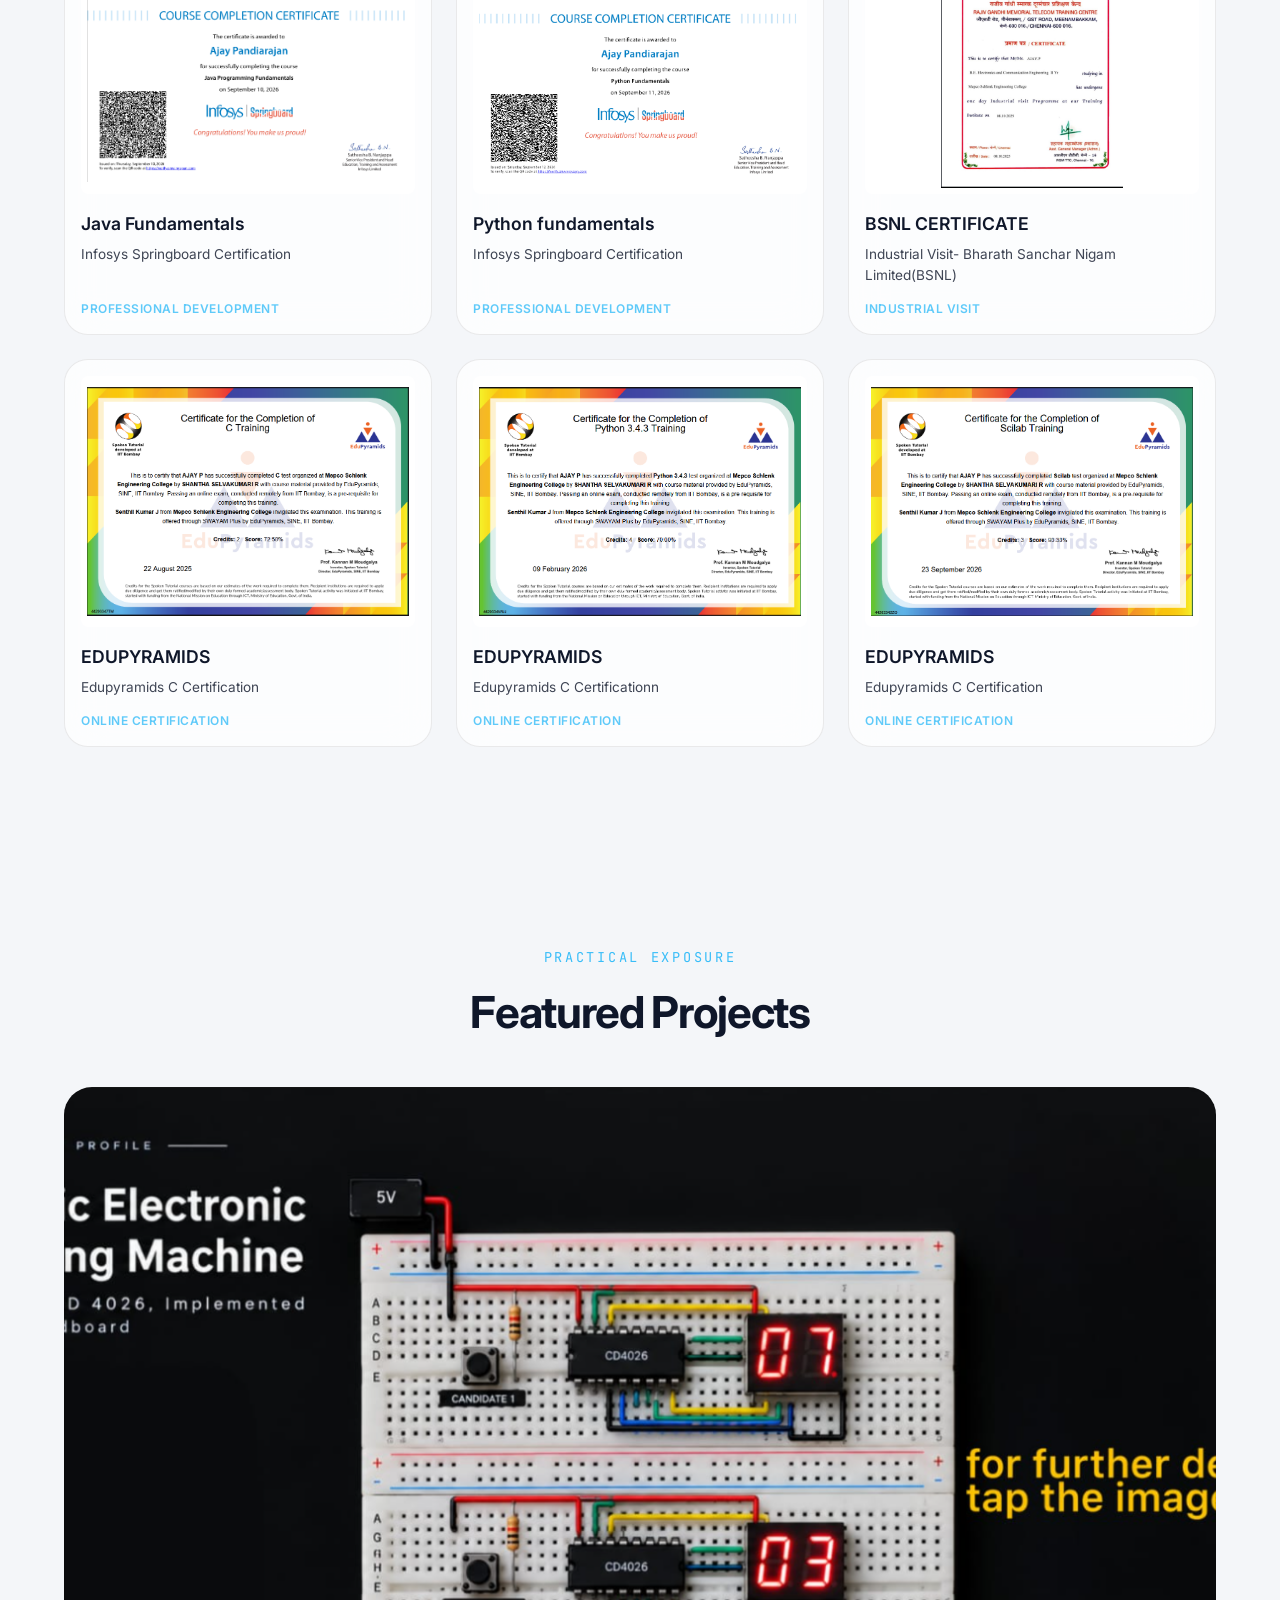
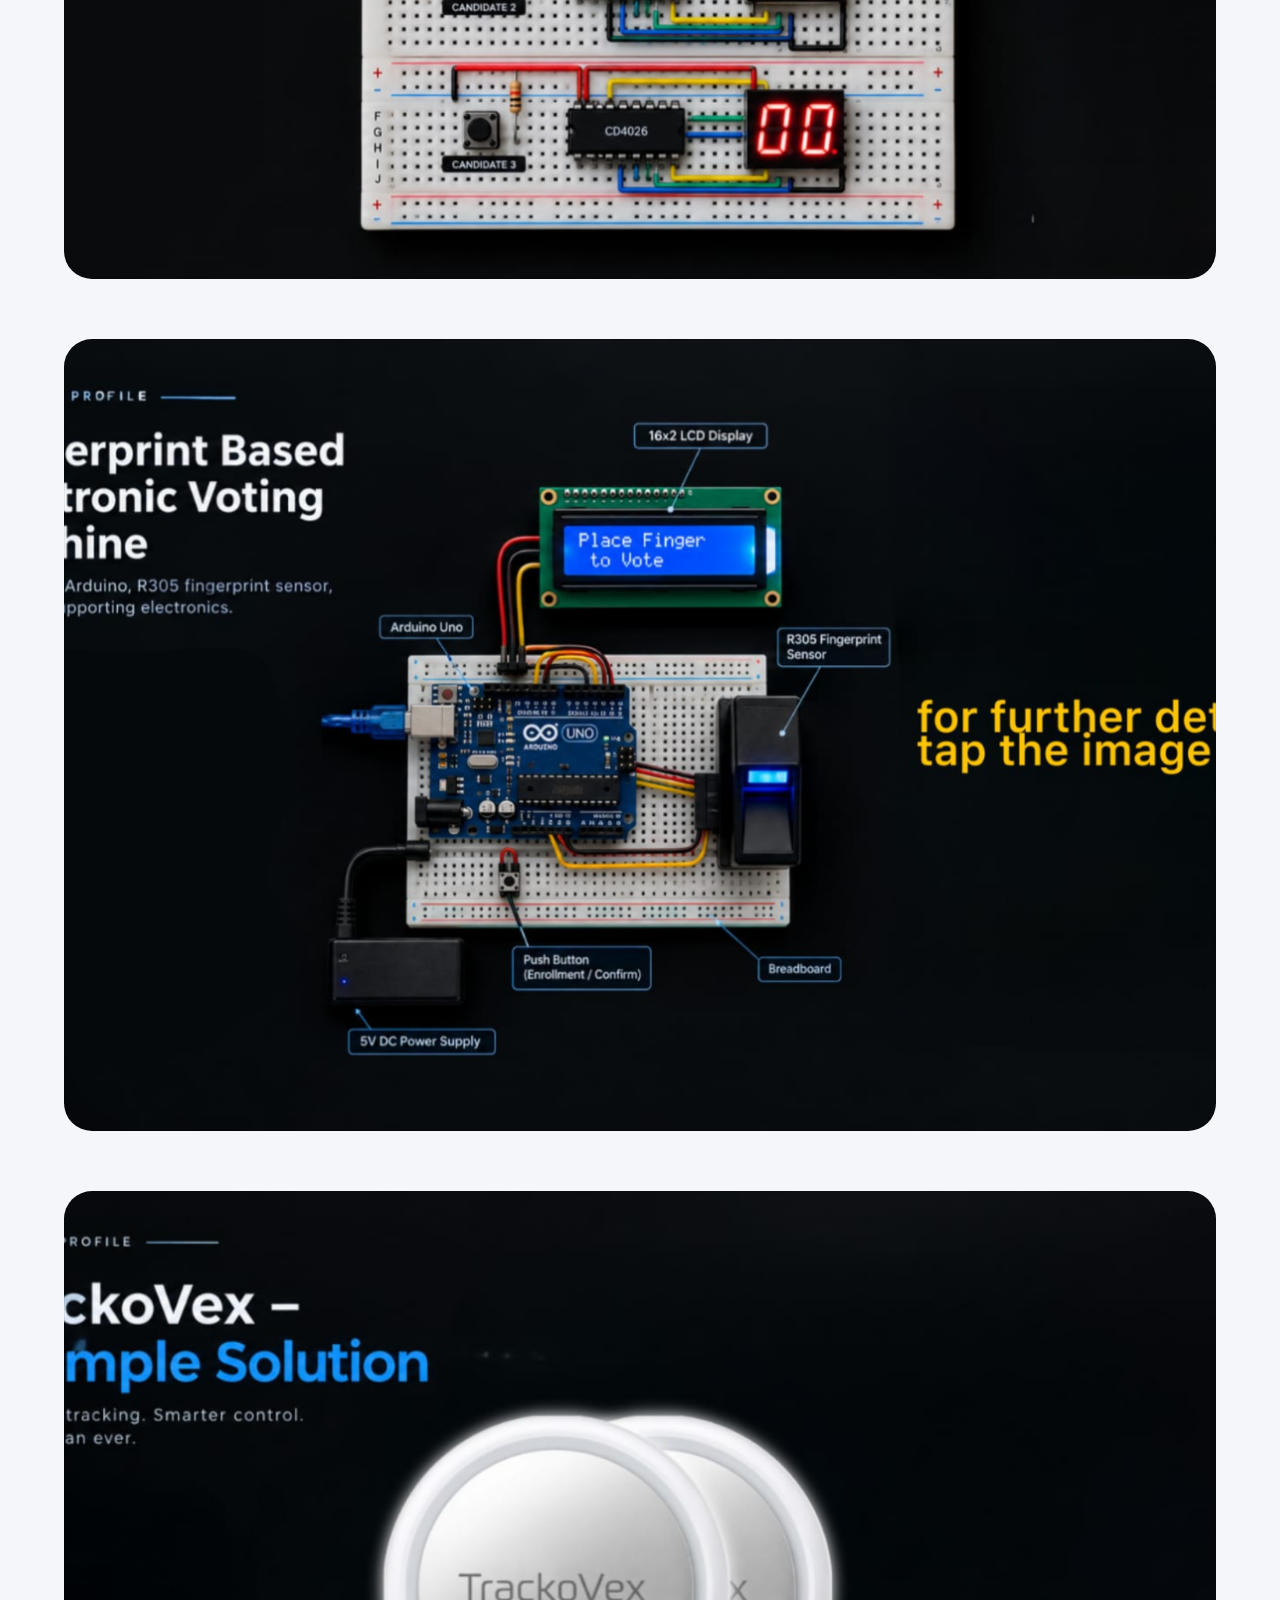
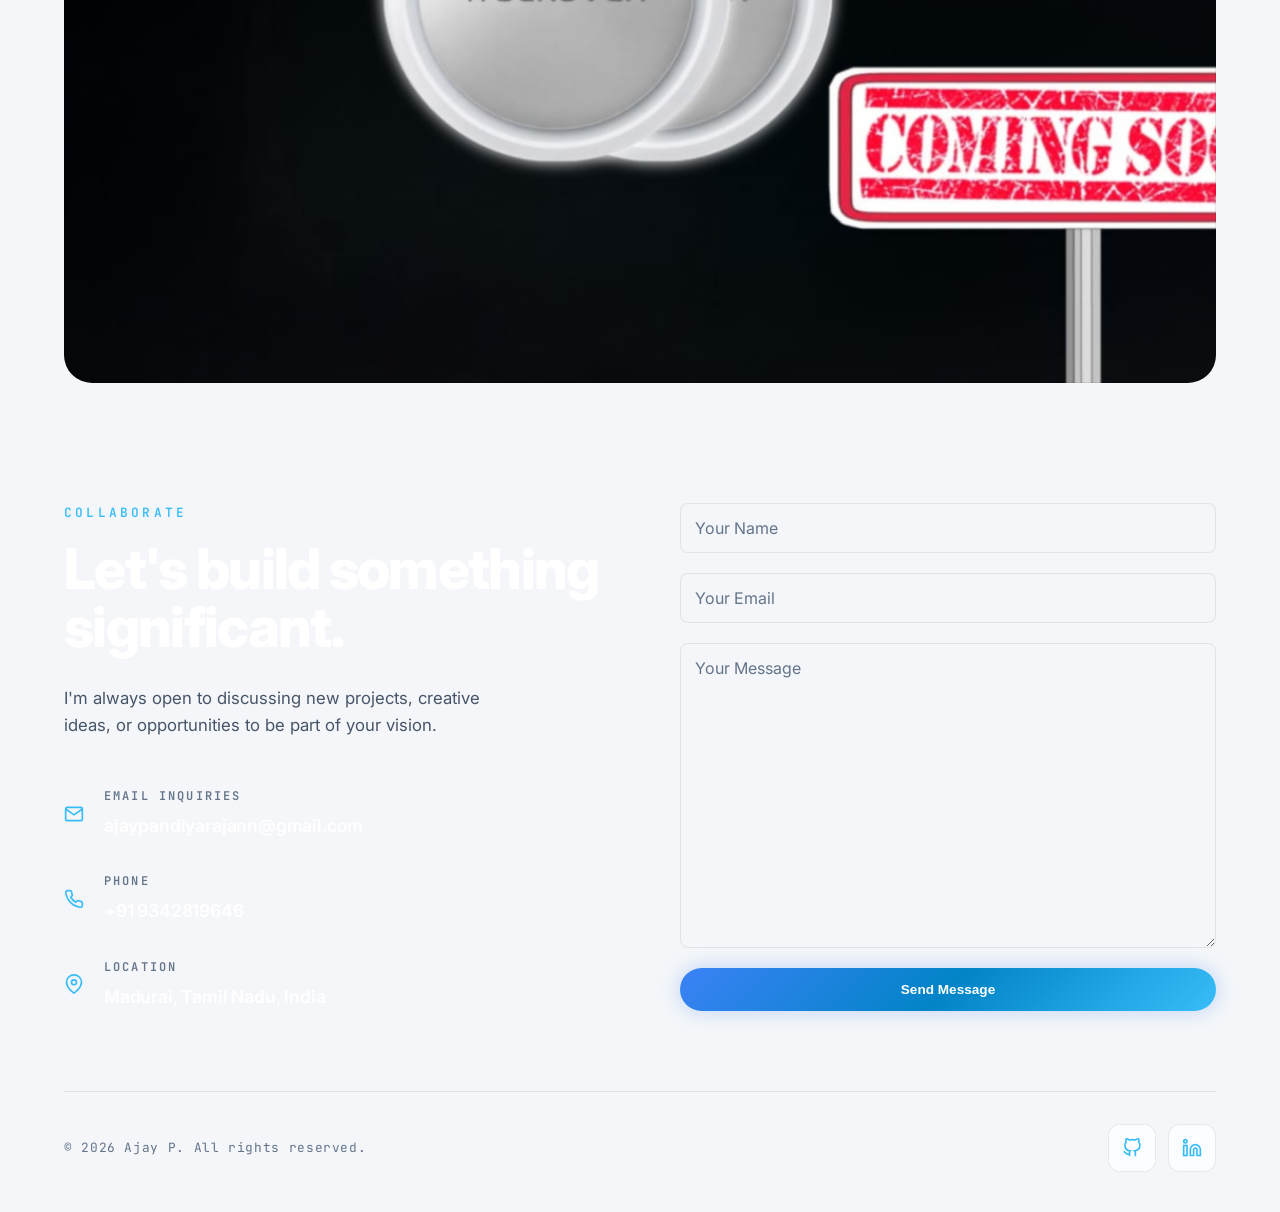
==== commit 7f9dc166: "Update index.html" ====
--- a/index.html
+++ b/index.html
@@ -459,7 +459,51 @@
                         </div>
                     </div> 
                     
-                    <!-- Cert 13 -->
+                    <!-- Cert 14 -->
+
+                      <div class="glass-card cert-card-item">
+                        <a href="cedu.png" target="_blank" class="cert-img-wrapper">
+                            <img src="cedu.png" alt="Infosys Certificate" onerror="this.src='https://via.placeholder.com/400x300?text=Certificate+Image';">
+                        </a>
+                        <div class="cert-info">
+                            <div>
+                                <h3>EDUPYRAMIDS</h3>
+                                <p>Edupyramids C Certification</p>
+                            </div>
+                            <span class="cert-tag">ONLINE CERTIFICATION</span>
+                        </div>
+                    </div> 
+
+                   <!-- Cert 15 -->
+
+                        <div class="glass-card cert-card-item">
+                        <a href="pythone.png" target="_blank" class="cert-img-wrapper">
+                            <img src="pythone.png" alt="Infosys Certificate" onerror="this.src='https://via.placeholder.com/400x300?text=Certificate+Image';">
+                        </a>
+                        <div class="cert-info">
+                            <div>
+                                <h3>EDUPYRAMIDS</h3>
+                                <p>Edupyramids C Certificationn</p>
+                            </div>
+                            <span class="cert-tag">ONLINE CERTIFICATION</span>
+                        </div>
+                    </div> 
+                     <!-- Cert 16 -->
+
+                       <div class="glass-card cert-card-item">
+                        <a href="scilab.png" target="_blank" class="cert-img-wrapper">
+                            <img src="scilab.png" alt="Infosys Certificate" onerror="this.src='https://via.placeholder.com/400x300?text=Certificate+Image';">
+                        </a>
+                        <div class="cert-info">
+                            <div>
+                                <h3>EDUPYRAMIDS</h3>
+                                <p>Edupyramids C Certification</p>
+                            </div>
+                            <span class="cert-tag">ONLINE CERTIFICATION</span>
+                        </div>
+                    </div> 
+                    
+                   <!-- Cert 13 -->
 
                      <!--    <div class="glass-card cert-card-item">
                         <a href="tech.png" target="_blank" class="cert-img-wrapper">
@@ -473,22 +517,6 @@
                             <span class="cert-tag">EVENT PARTICIPATION</span>
                         </div>
                     </div> -->
-
-                   <!-- Cert 13 -->
-
-                     <!--    <div class="glass-card cert-card-item">
-                        <a href="tech.png" target="_blank" class="cert-img-wrapper">
-                            <img src="tech.png" alt="Infosys Certificate" onerror="this.src='https://via.placeholder.com/400x300?text=Certificate+Image';">
-                        </a>
-                        <div class="cert-info">
-                            <div>
-                                <h3>TECHINNOVAATIVE</h3>
-                                <p>TechInnovative Certification</p>
-                            </div>
-                            <span class="cert-tag">EVENT PARTICIPATION</span>
-                        </div>
-                    </div> -->
-                    
                 </div>
             </div>
         </section>
